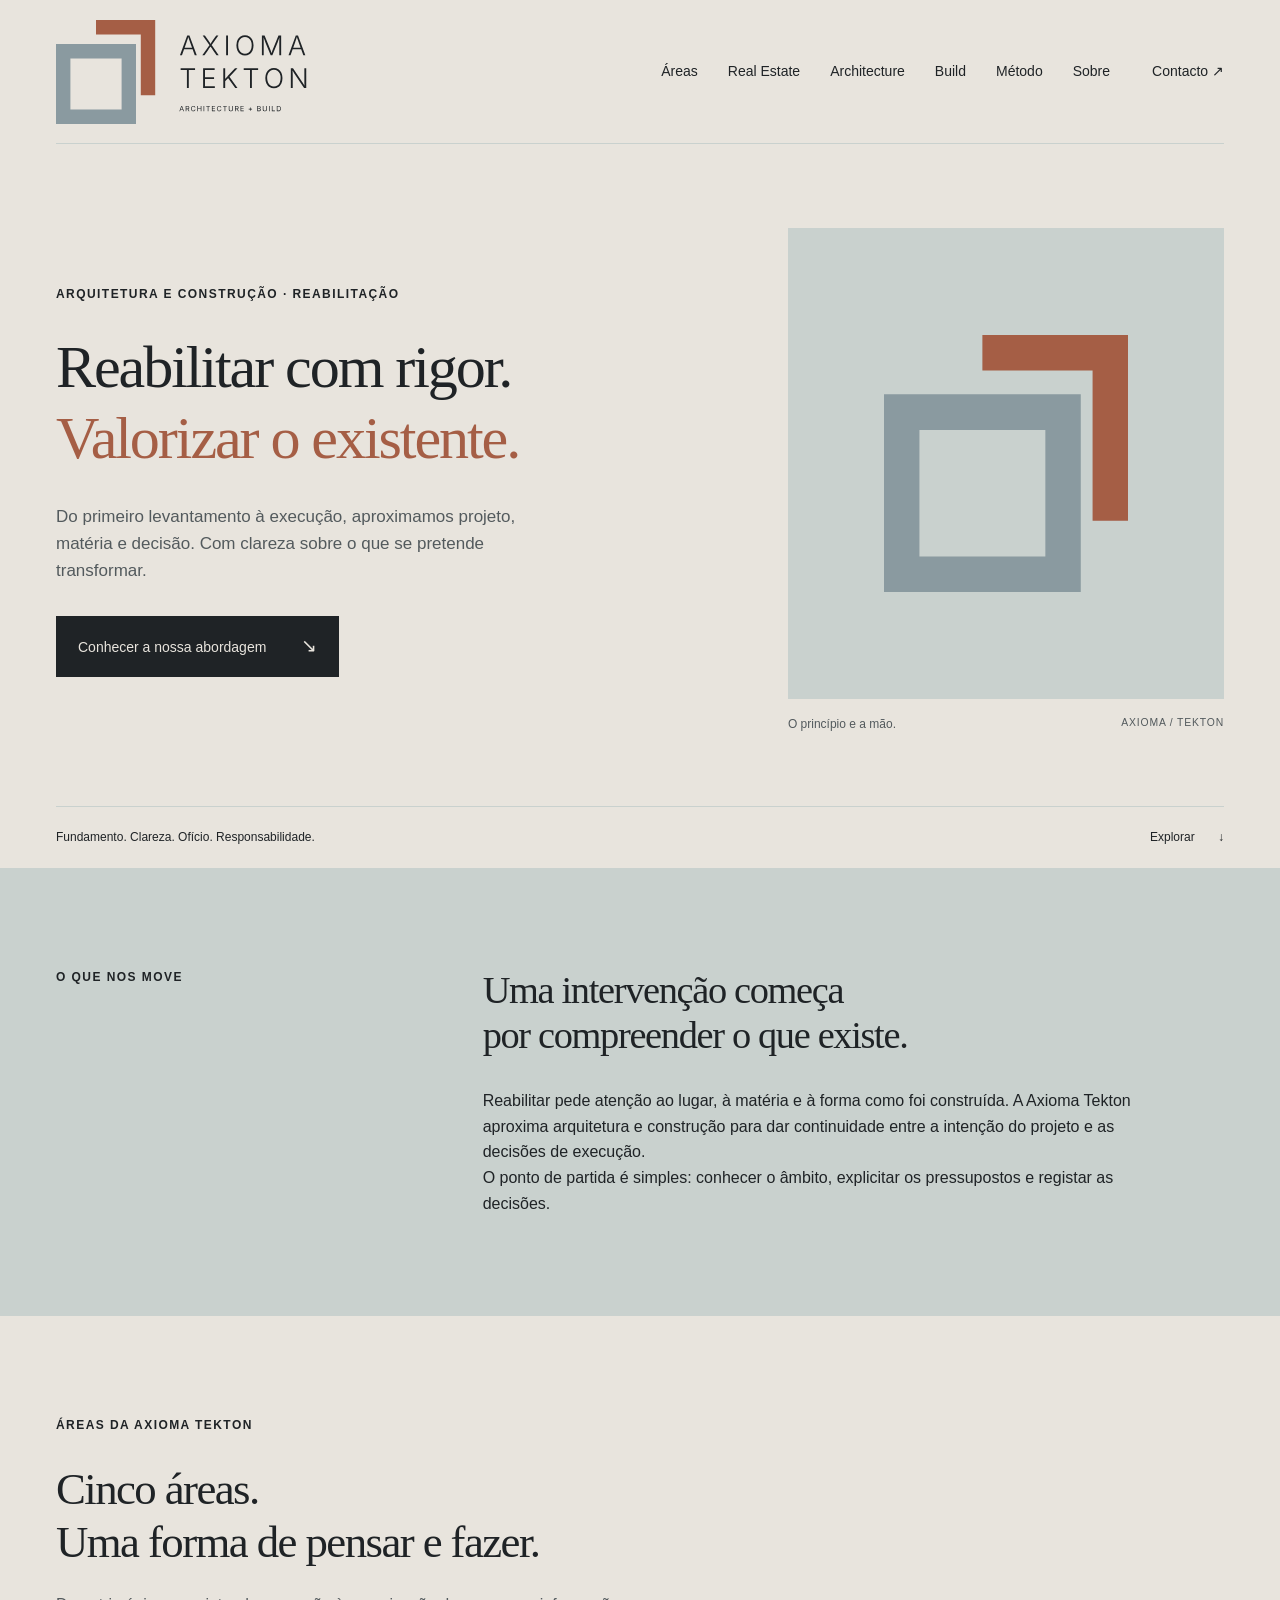
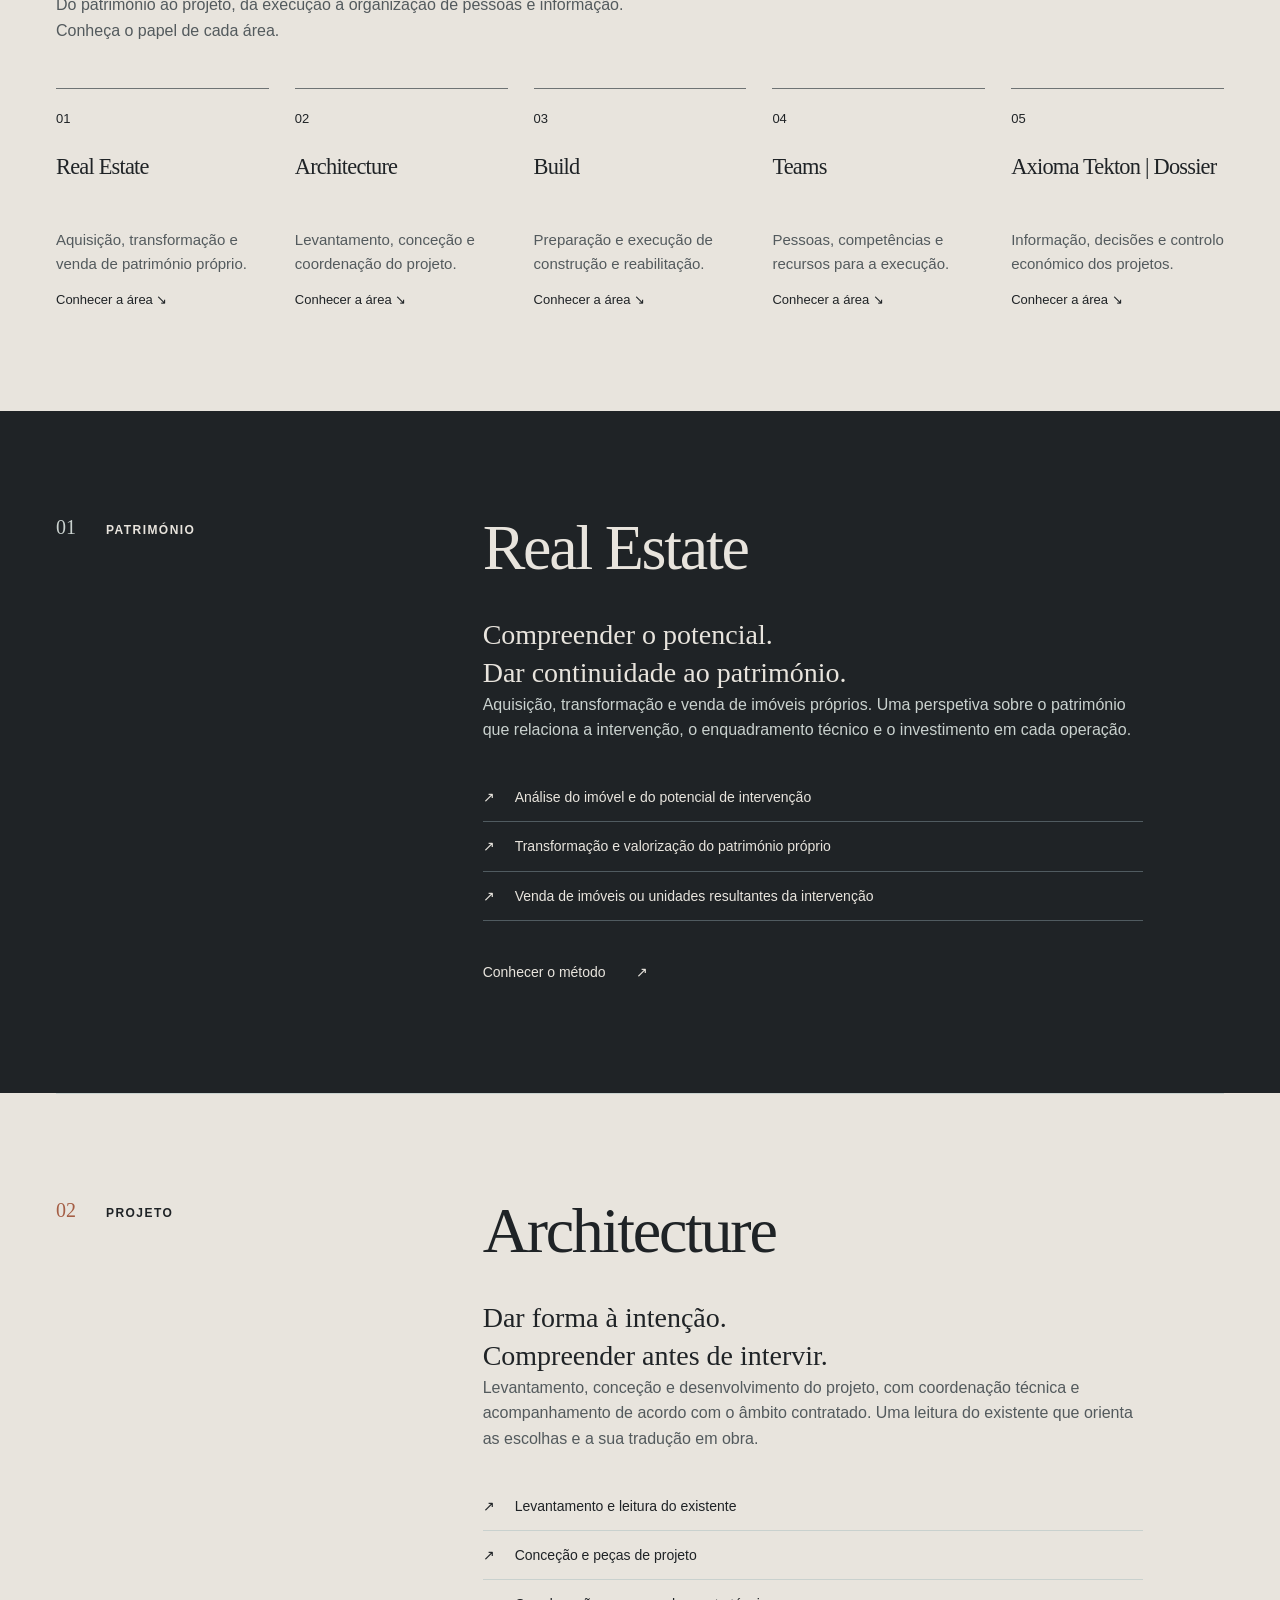
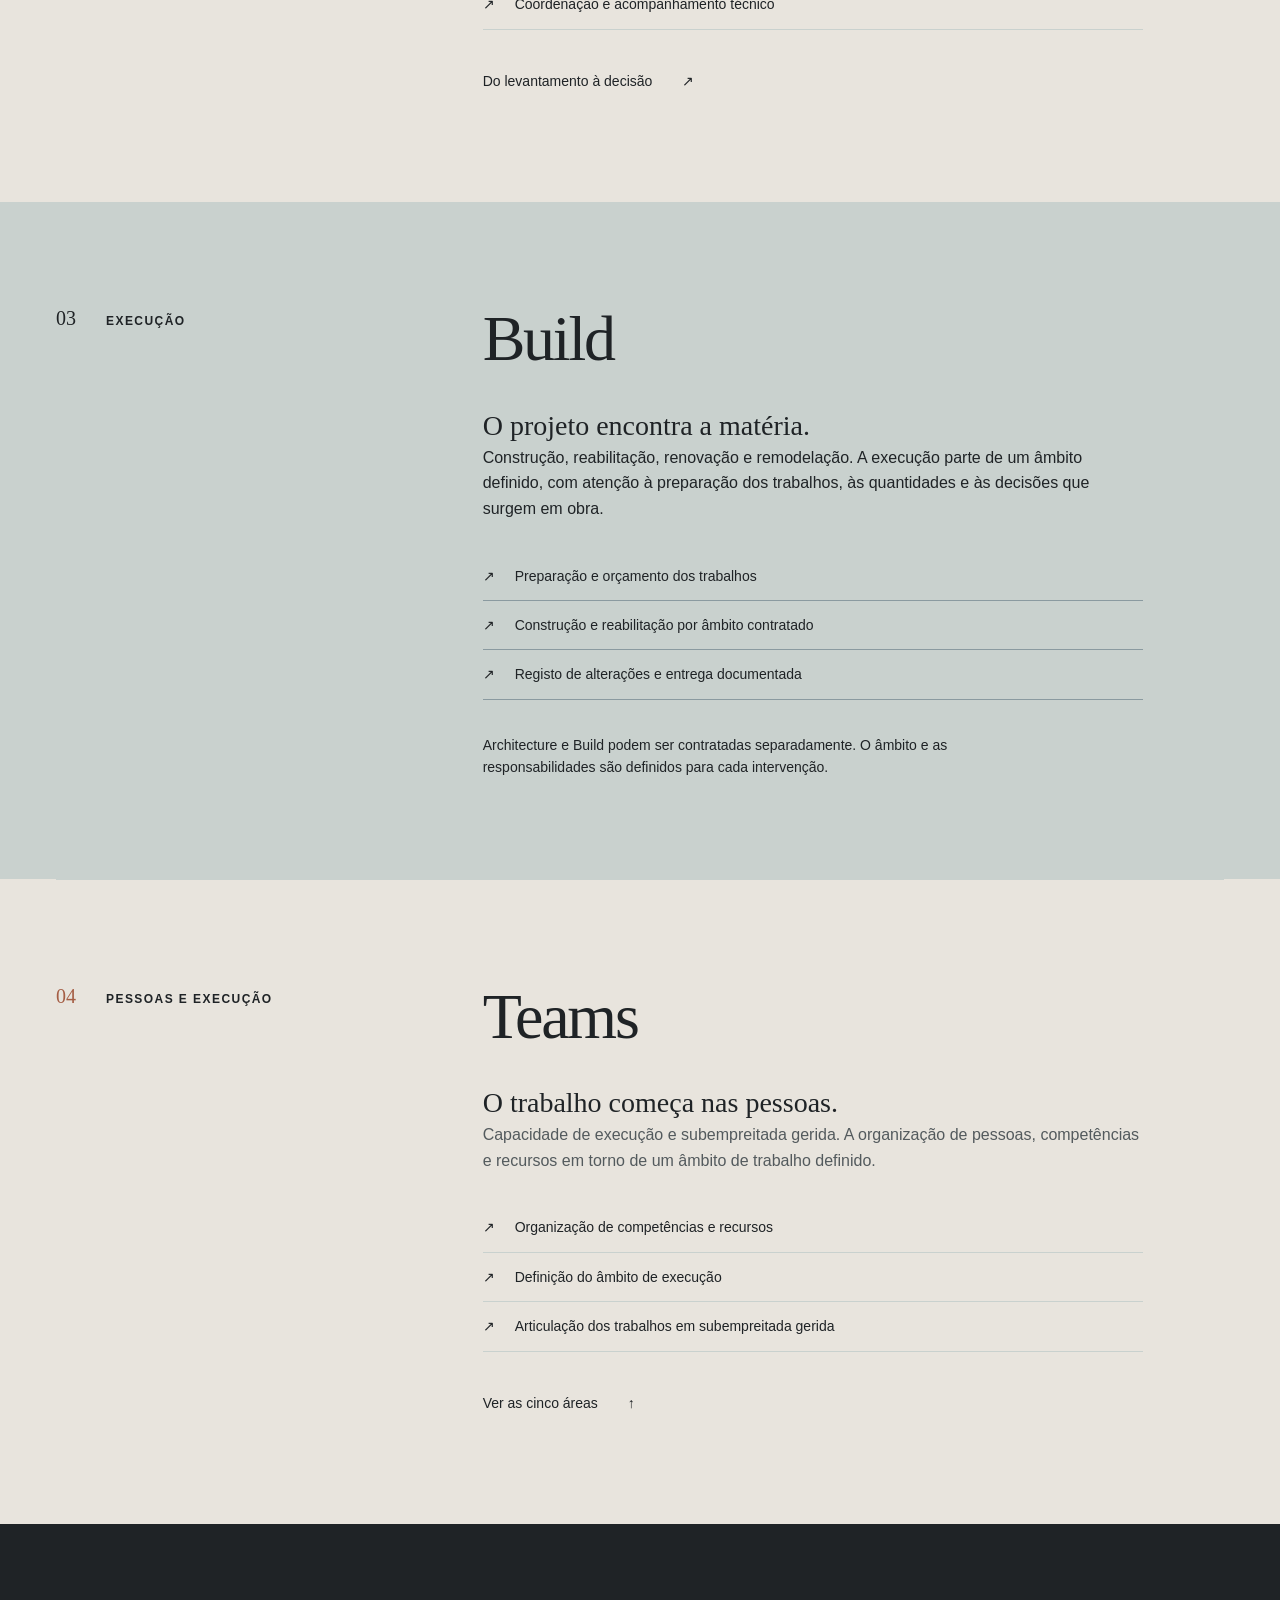
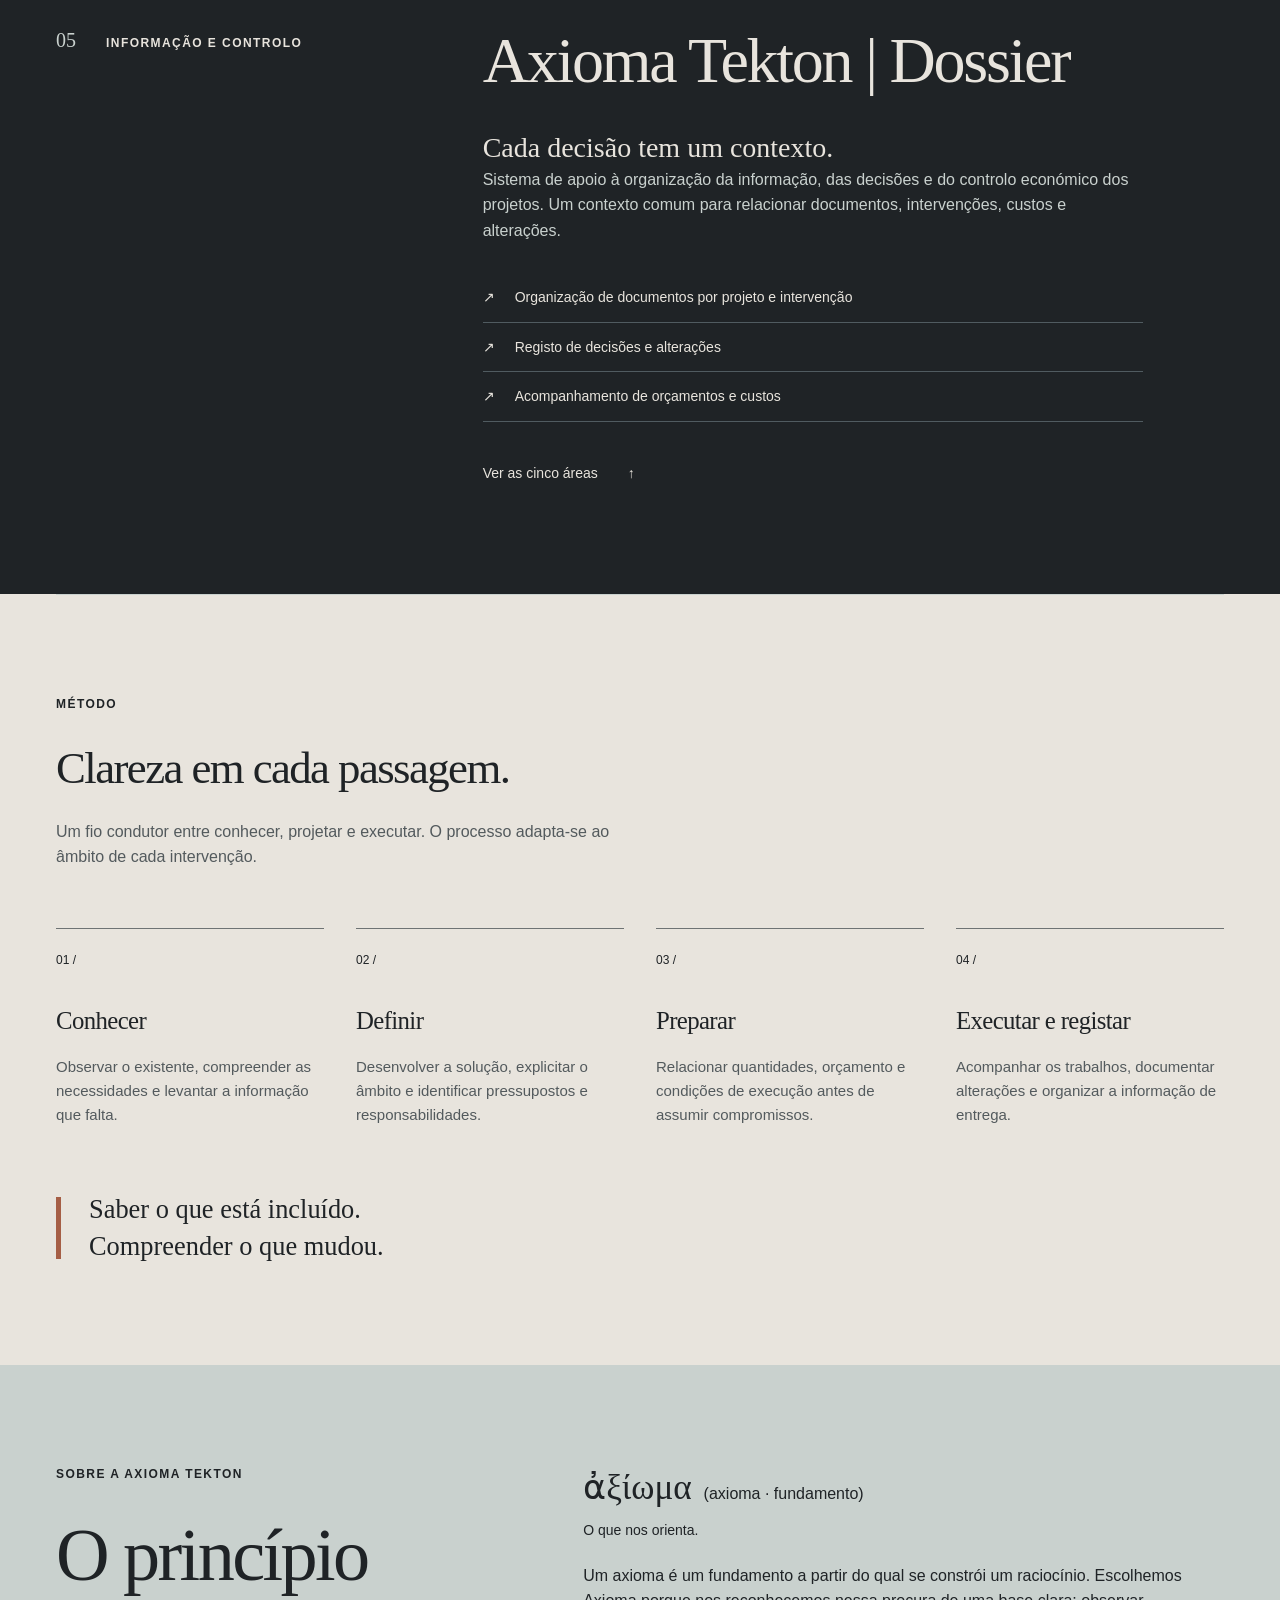
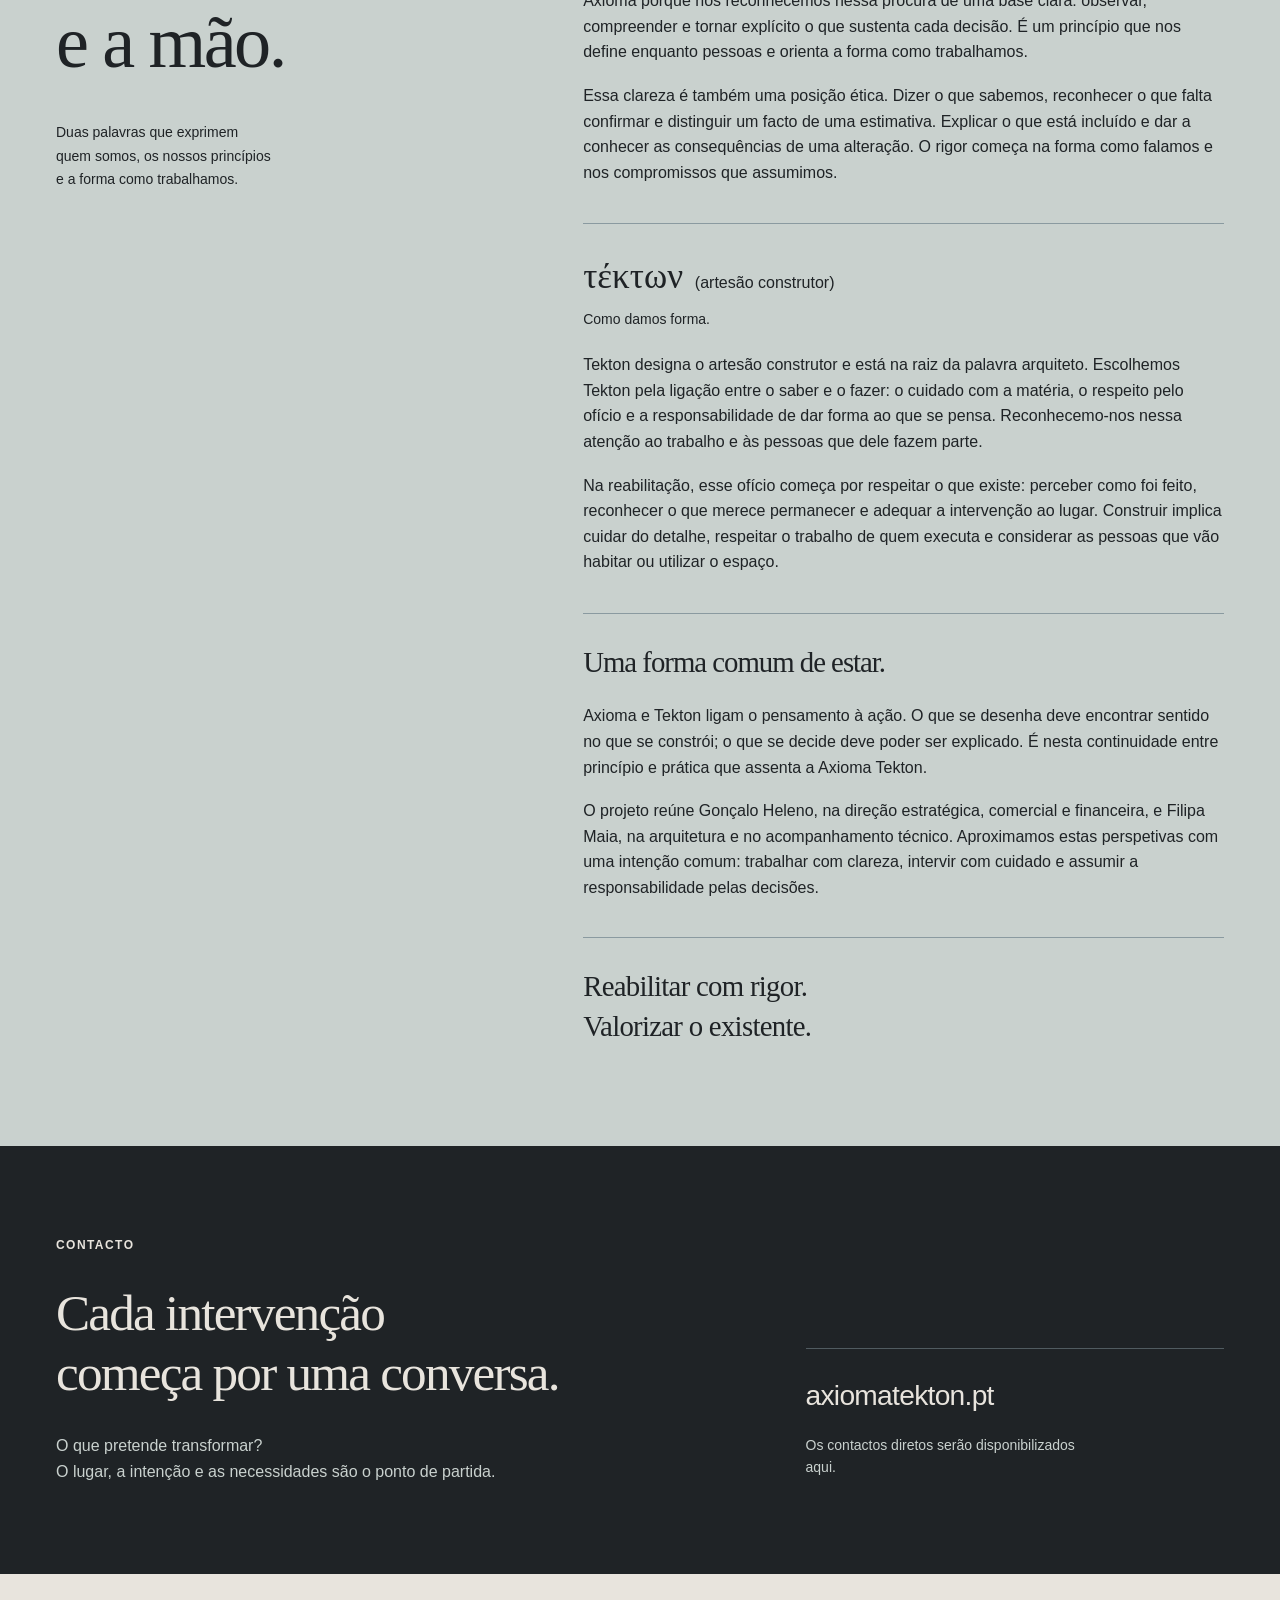
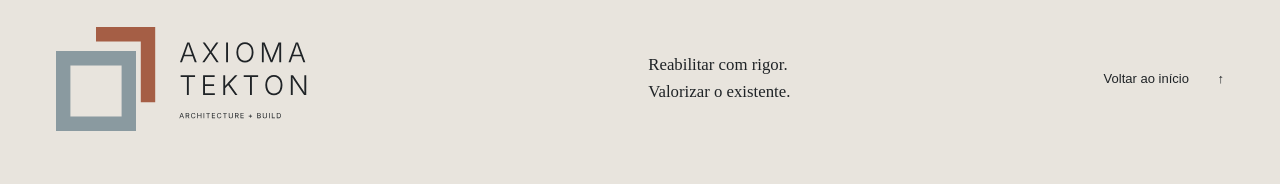
==== axiomatekton/index.html @ 4a5d56af "Use vidro fosco background for brand purpose section" ====
<!doctype html>
<html lang="pt-PT"><head><meta charset="utf-8"><meta name="viewport" content="width=device-width, initial-scale=1"><title>Axioma Tekton — Architecture + Build</title><meta name="description" content="Arquitetura e construção orientadas para a reabilitação. Reabilitar com rigor. Valorizar o existente. Axioma Tekton · axiomatekton.pt"><meta name="robots" content="noindex, nofollow"><link rel="stylesheet" href="/axiomatekton/site.68609a2d7e70.css"></head><body><link rel="preload" as="image" href="/axiomatekton/brand/logo.svg"/><link rel="preload" as="image" href="/axiomatekton/brand/symbol.svg"/><a class="skip" href="#conteudo">Saltar para o conteúdo</a><header class="header wrap"><a class="brand" href="#inicio" aria-label="Axioma Tekton — início"><img src="/axiomatekton/brand/logo.svg" width="264" height="104" alt="Axioma Tekton — Architecture + Build"/></a><nav aria-label="Navegação principal"><a href="#visao">Áreas</a><a href="#real-estate">Real Estate</a><a href="#architecture">Architecture</a><a href="#build">Build</a><a href="#metodo">Método</a><a href="#sobre">Sobre</a><a href="#contacto">Contacto<span aria-hidden="true"> ↗</span></a></nav></header><main id="conteudo"><section class="hero wrap" id="inicio" aria-labelledby="hero-title"><div class="hero-copy"><p class="eyebrow">Arquitetura e construção · Reabilitação</p><h1 id="hero-title">Reabilitar com rigor.<br/><em>Valorizar o existente.</em></h1><p class="intro">Do primeiro levantamento à execução, aproximamos projeto, matéria e decisão. Com clareza sobre o que se pretende transformar.</p><a class="button" href="#visao">Conhecer a nossa abordagem <span aria-hidden="true">↘</span></a></div><figure class="hero-brand"><div class="symbol-space"><img src="/axiomatekton/brand/symbol.svg" width="124" height="130" alt="Símbolo Axioma Tekton: o existente e a intervenção"/></div><figcaption><span>O princípio e a mão.</span><span>AXIOMA / TEKTON</span></figcaption></figure></section><div class="hero-baseline wrap"><span>Fundamento. Clareza. Ofício. Responsabilidade.</span><a href="#proposta">Explorar <span aria-hidden="true">↓</span></a></div><section class="statement-band" id="proposta"><div class="statement wrap section"><p class="eyebrow">O que nos move</p><div><h2>Uma intervenção começa<br/>por compreender o que existe.</h2><p>Reabilitar pede atenção ao lugar, à matéria e à forma como foi construída. A Axioma Tekton aproxima arquitetura e construção para dar continuidade entre a intenção do projeto e as decisões de execução.</p><p>O ponto de partida é simples: conhecer o âmbito, explicitar os pressupostos e registar as decisões.</p></div></div></section><section class="vision wrap section" id="visao"><div class="section-heading"><p class="eyebrow">Áreas da Axioma Tekton</p><h2>Cinco áreas.<br/>Uma forma de pensar e fazer.</h2><p>Do património ao projeto, da execução à organização de pessoas e informação. Conheça o papel de cada área.</p></div><nav class="area-overview" aria-label="Explorar as cinco áreas"><a href="#real-estate"><span class="overview-number">01</span><h3>Real Estate</h3><p>Aquisição, transformação e venda de património próprio.</p><span class="overview-link">Conhecer a área ↘</span></a><a href="#architecture"><span class="overview-number">02</span><h3>Architecture</h3><p>Levantamento, conceção e coordenação do projeto.</p><span class="overview-link">Conhecer a área ↘</span></a><a href="#build"><span class="overview-number">03</span><h3>Build</h3><p>Preparação e execução de construção e reabilitação.</p><span class="overview-link">Conhecer a área ↘</span></a><a href="#teams"><span class="overview-number">04</span><h3>Teams</h3><p>Pessoas, competências e recursos para a execução.</p><span class="overview-link">Conhecer a área ↘</span></a><a href="#dossier"><span class="overview-number">05</span><h3>Axioma Tekton | Dossier</h3><p>Informação, decisões e controlo económico dos projetos.</p><span class="overview-link">Conhecer a área ↘</span></a></nav></section><section class="real-estate-band"><div class="service wrap section" id="real-estate" aria-labelledby="real-estate-title"><div class="section-label"><span class="index">01</span><p class="eyebrow">Património</p></div><div><h2 id="real-estate-title">Real Estate</h2><p class="service-lead">Compreender o potencial.<br/>Dar continuidade ao património.</p><p>Aquisição, transformação e venda de imóveis próprios. Uma perspetiva sobre o património que relaciona a intervenção, o enquadramento técnico e o investimento em cada operação.</p><ul class="scope"><li>Análise do imóvel e do potencial de intervenção</li><li>Transformação e valorização do património próprio</li><li>Venda de imóveis ou unidades resultantes da intervenção</li></ul><a class="text-link" href="#metodo">Conhecer o método <span aria-hidden="true">↗</span></a></div></div></section><section class="service wrap section" id="architecture"><div class="section-label"><span class="index">02</span><p class="eyebrow">Projeto</p></div><div><h2>Architecture</h2><p class="service-lead">Dar forma à intenção.<br/>Compreender antes de intervir.</p><p>Levantamento, conceção e desenvolvimento do projeto, com coordenação técnica e acompanhamento de acordo com o âmbito contratado. Uma leitura do existente que orienta as escolhas e a sua tradução em obra.</p><ul class="scope"><li>Levantamento e leitura do existente</li><li>Conceção e peças de projeto</li><li>Coordenação e acompanhamento técnico</li></ul><a class="text-link" href="#metodo">Do levantamento à decisão <span aria-hidden="true">↗</span></a></div></section><section class="build-band" id="build"><div class="service wrap section"><div class="section-label"><span class="index">03</span><p class="eyebrow">Execução</p></div><div><h2>Build</h2><p class="service-lead">O projeto encontra a matéria.</p><p>Construção, reabilitação, renovação e remodelação. A execução parte de um âmbito definido, com atenção à preparação dos trabalhos, às quantidades e às decisões que surgem em obra.</p><ul class="scope"><li>Preparação e orçamento dos trabalhos</li><li>Construção e reabilitação por âmbito contratado</li><li>Registo de alterações e entrega documentada</li></ul><p class="service-note">Architecture e Build podem ser contratadas separadamente. O âmbito e as responsabilidades são definidos para cada intervenção.</p></div></div></section><section class="service wrap section" id="teams" aria-labelledby="teams-title"><div class="section-label"><span class="index">04</span><p class="eyebrow">Pessoas e execução</p></div><div><h2 id="teams-title">Teams</h2><p class="service-lead">O trabalho começa nas pessoas.</p><p>Capacidade de execução e subempreitada gerida. A organização de pessoas, competências e recursos em torno de um âmbito de trabalho definido.</p><ul class="scope"><li>Organização de competências e recursos</li><li>Definição do âmbito de execução</li><li>Articulação dos trabalhos em subempreitada gerida</li></ul><a class="text-link" href="#visao">Ver as cinco áreas <span aria-hidden="true">↑</span></a></div></section><section class="dossier-band"><div class="service wrap section" id="dossier" aria-labelledby="dossier-title"><div class="section-label"><span class="index">05</span><p class="eyebrow">Informação e controlo</p></div><div><h2 id="dossier-title">Axioma Tekton | Dossier</h2><p class="service-lead">Cada decisão tem um contexto.</p><p>Sistema de apoio à organização da informação, das decisões e do controlo económico dos projetos. Um contexto comum para relacionar documentos, intervenções, custos e alterações.</p><ul class="scope"><li>Organização de documentos por projeto e intervenção</li><li>Registo de decisões e alterações</li><li>Acompanhamento de orçamentos e custos</li></ul><a class="text-link" href="#visao">Ver as cinco áreas <span aria-hidden="true">↑</span></a></div></div></section><section class="method wrap section" id="metodo"><div class="section-heading"><p class="eyebrow">Método</p><h2>Clareza em cada passagem.</h2><p>Um fio condutor entre conhecer, projetar e executar. O processo adapta-se ao âmbito de cada intervenção.</p></div><ol class="steps"><li><span class="step-number">01 /</span><h3>Conhecer</h3><p>Observar o existente, compreender as necessidades e levantar a informação que falta.</p></li><li><span class="step-number">02 /</span><h3>Definir</h3><p>Desenvolver a solução, explicitar o âmbito e identificar pressupostos e responsabilidades.</p></li><li><span class="step-number">03 /</span><h3>Preparar</h3><p>Relacionar quantidades, orçamento e condições de execução antes de assumir compromissos.</p></li><li><span class="step-number">04 /</span><h3>Executar e registar</h3><p>Acompanhar os trabalhos, documentar alterações e organizar a informação de entrega.</p></li></ol><div class="method-close"><span class="small-mark" aria-hidden="true"></span><p>Saber o que está incluído.<br/>Compreender o que mudou.</p></div></section><section class="about-band" id="sobre" aria-labelledby="about-title"><div class="about wrap section"><div class="about-heading"><p class="eyebrow">Sobre a Axioma Tekton</p><h2 id="about-title">O princípio<br/>e a mão.</h2><p class="about-margin">Duas palavras que exprimem<br/>quem somos, os nossos princípios<br/>e a forma como trabalhamos.</p></div><div class="about-copy"><div class="about-chapter"><h3><span class="greek-word" lang="grc">ἀξίωμα</span> <span class="word-translation">(axioma · fundamento)</span><span>O que nos orienta.</span></h3><p>Um axioma é um fundamento a partir do qual se constrói um raciocínio. Escolhemos Axioma porque nos reconhecemos nessa procura de uma base clara: observar, compreender e tornar explícito o que sustenta cada decisão. É um princípio que nos define enquanto pessoas e orienta a forma como trabalhamos.</p><p>Essa clareza é também uma posição ética. Dizer o que sabemos, reconhecer o que falta confirmar e distinguir um facto de uma estimativa. Explicar o que está incluído e dar a conhecer as consequências de uma alteração. O rigor começa na forma como falamos e nos compromissos que assumimos.</p></div><div class="about-chapter"><h3><span class="greek-word" lang="grc">τέκτων</span> <span class="word-translation">(artesão construtor)</span><span>Como damos forma.</span></h3><p>Tekton designa o artesão construtor e está na raiz da palavra arquiteto. Escolhemos Tekton pela ligação entre o saber e o fazer: o cuidado com a matéria, o respeito pelo ofício e a responsabilidade de dar forma ao que se pensa. Reconhecemo-nos nessa atenção ao trabalho e às pessoas que dele fazem parte.</p><p>Na reabilitação, esse ofício começa por respeitar o que existe: perceber como foi feito, reconhecer o que merece permanecer e adequar a intervenção ao lugar. Construir implica cuidar do detalhe, respeitar o trabalho de quem executa e considerar as pessoas que vão habitar ou utilizar o espaço.</p></div><div class="about-chapter about-together"><h3>Uma forma comum de estar.</h3><p>Axioma e Tekton ligam o pensamento à ação. O que se desenha deve encontrar sentido no que se constrói; o que se decide deve poder ser explicado. É nesta continuidade entre princípio e prática que assenta a Axioma Tekton.</p><p>O projeto reúne Gonçalo Heleno, na direção estratégica, comercial e financeira, e Filipa Maia, na arquitetura e no acompanhamento técnico. Aproximamos estas perspetivas com uma intenção comum: trabalhar com clareza, intervir com cuidado e assumir a responsabilidade pelas decisões.</p></div><p class="about-signature">Reabilitar com rigor.<br/>Valorizar o existente.</p></div></div></section><section class="contact-band" id="contacto"><div class="contact wrap"><div><p class="eyebrow">Contacto</p><h2>Cada intervenção<br/>começa por uma conversa.</h2><p>O que pretende transformar?<br/>O lugar, a intenção e as necessidades são o ponto de partida.</p></div><div class="contact-details"><p class="domain">axiomatekton.pt</p><p>Os contactos diretos serão disponibilizados aqui.</p></div></div></section></main><footer class="footer wrap"><a class="brand" href="#inicio" aria-label="Axioma Tekton — voltar ao início"><img src="/axiomatekton/brand/logo.svg" width="264" height="104" alt="Axioma Tekton — Architecture + Build"/></a><p>Reabilitar com rigor.<br/>Valorizar o existente.</p><a class="back-top" href="#inicio">Voltar ao início <span aria-hidden="true">↑</span></a></footer></body></html>
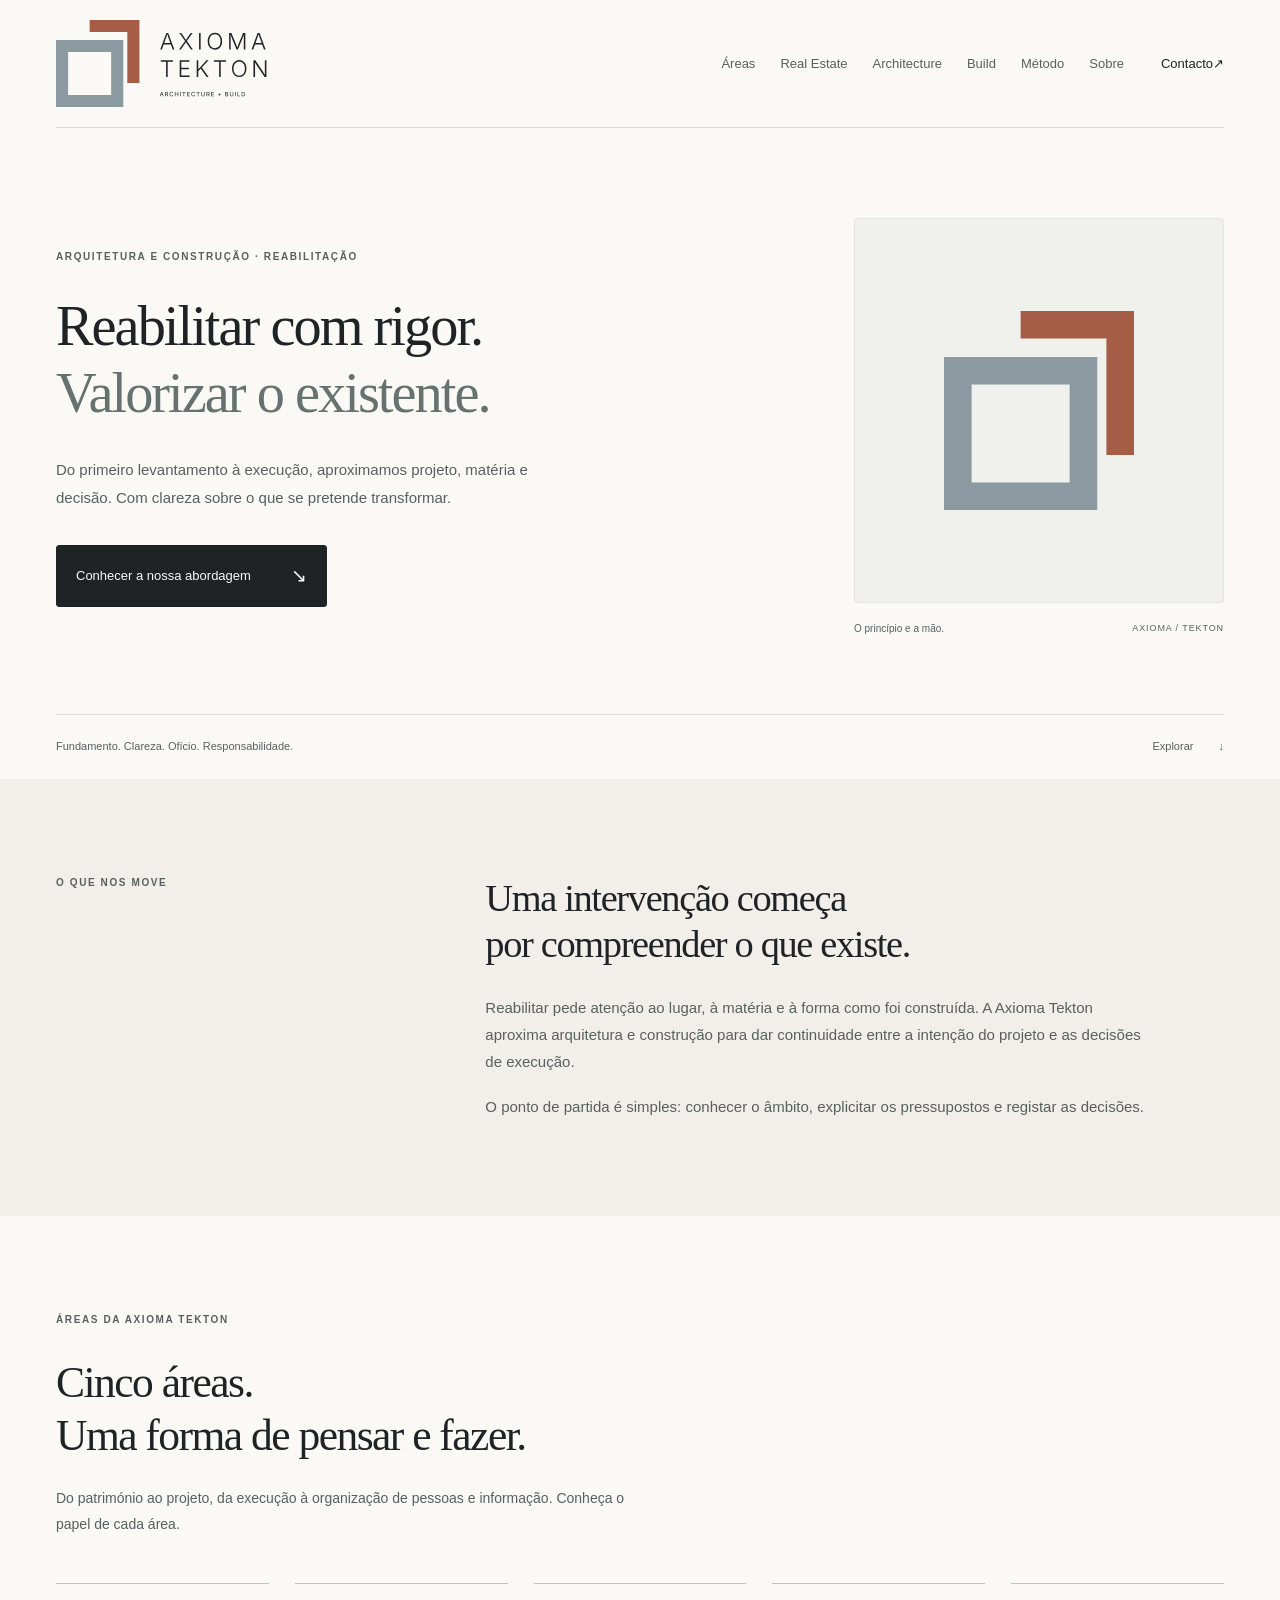
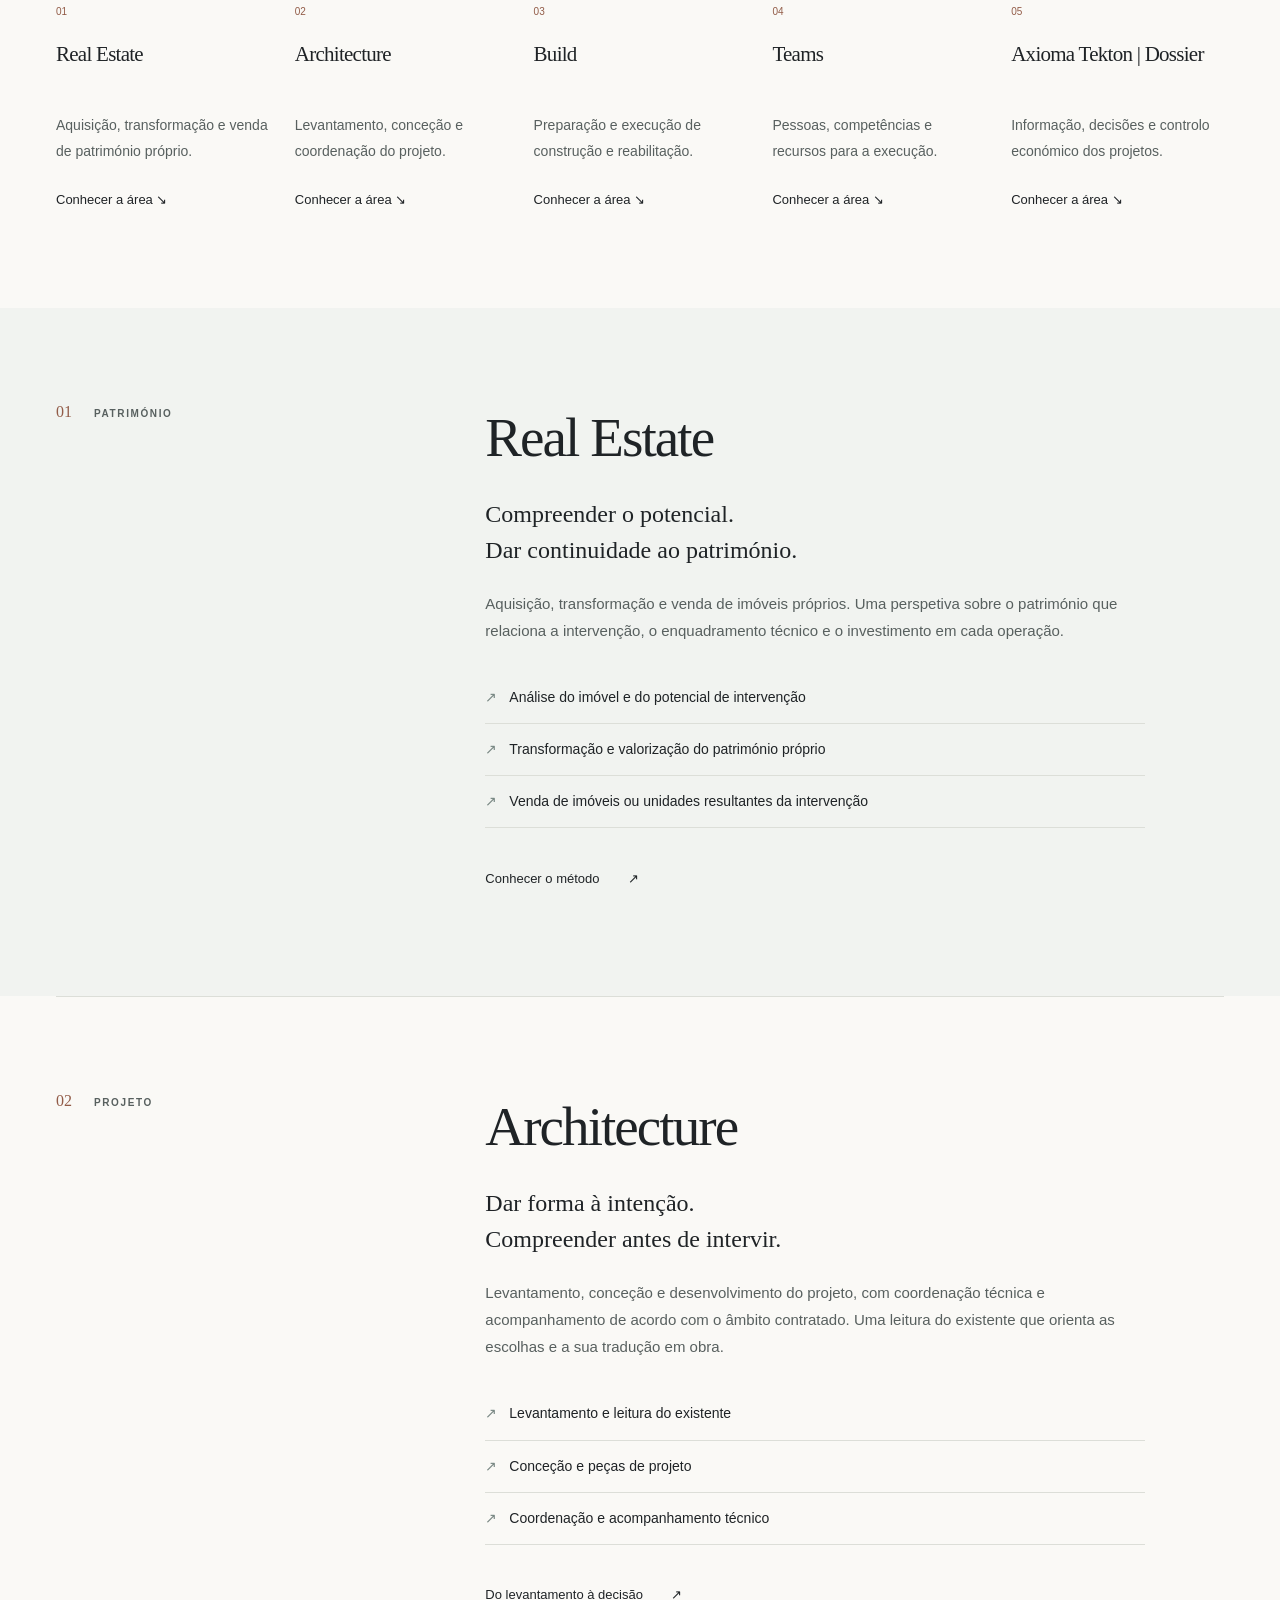
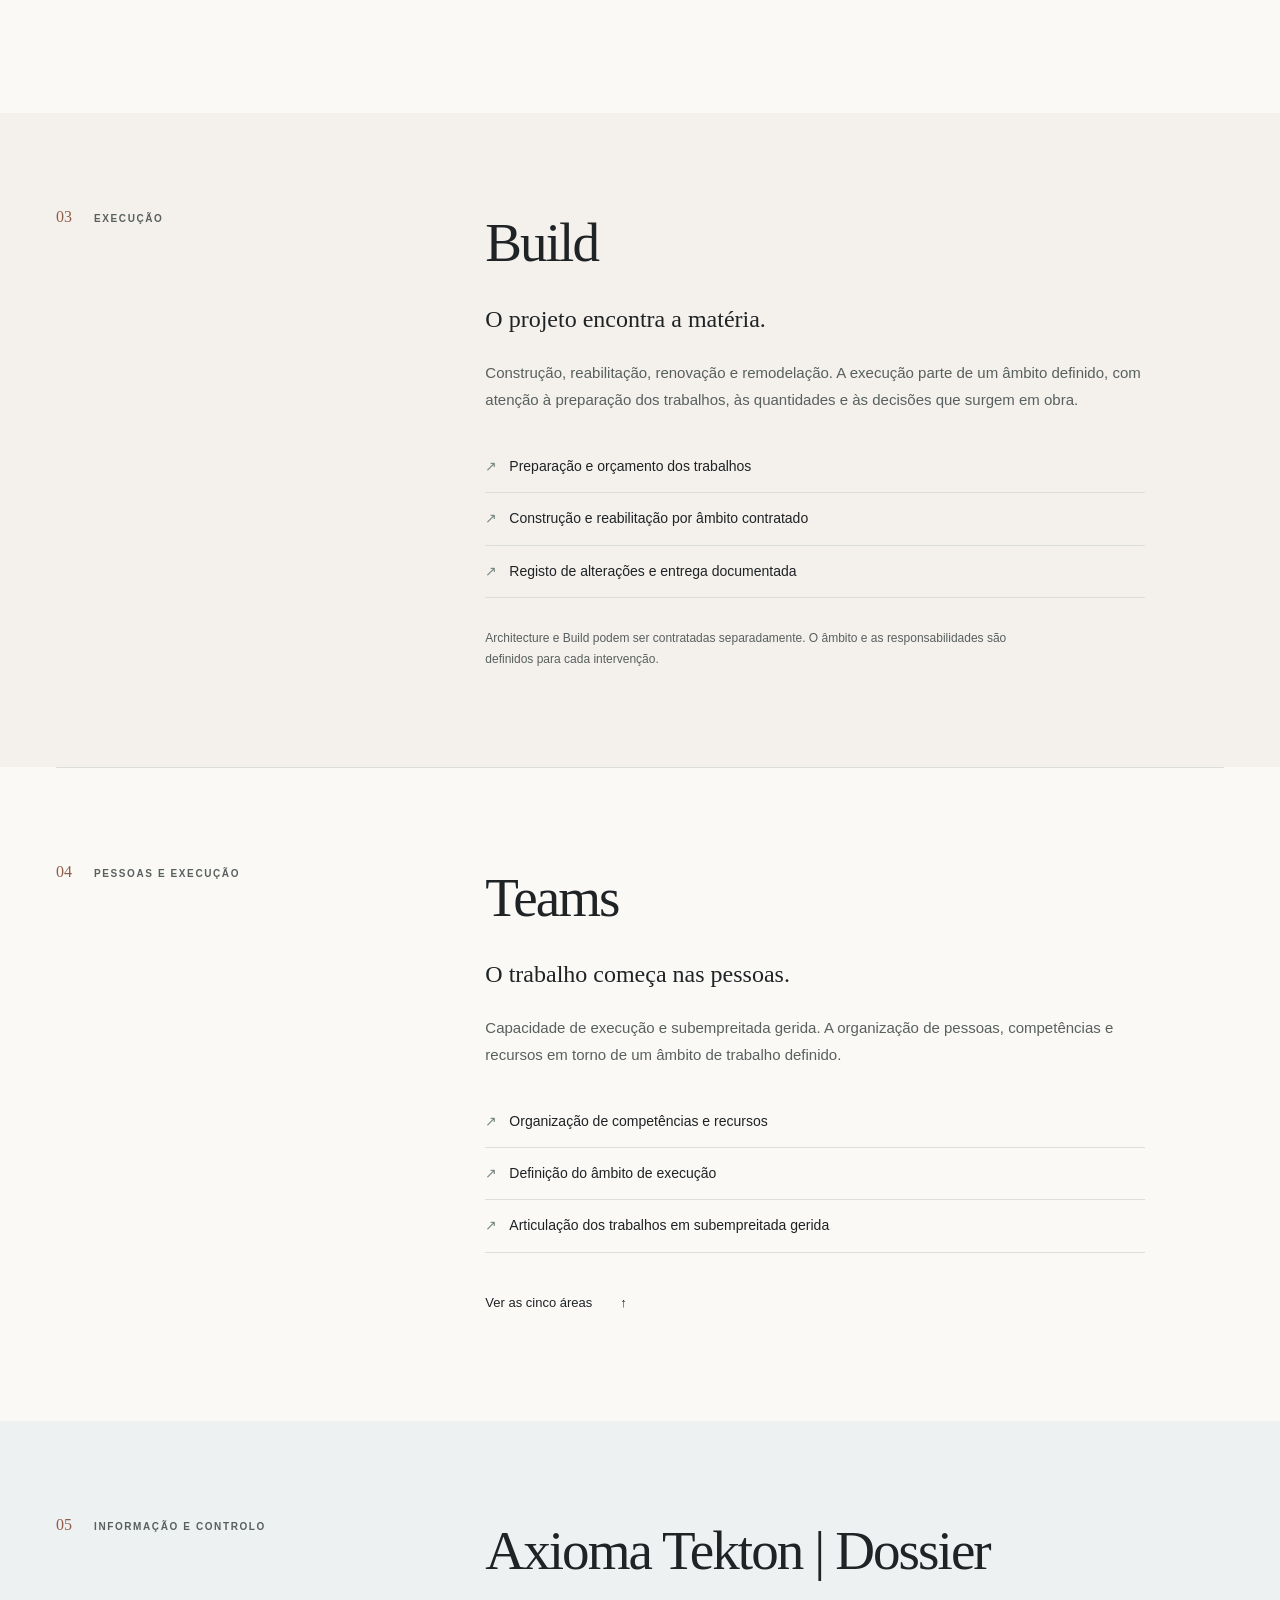
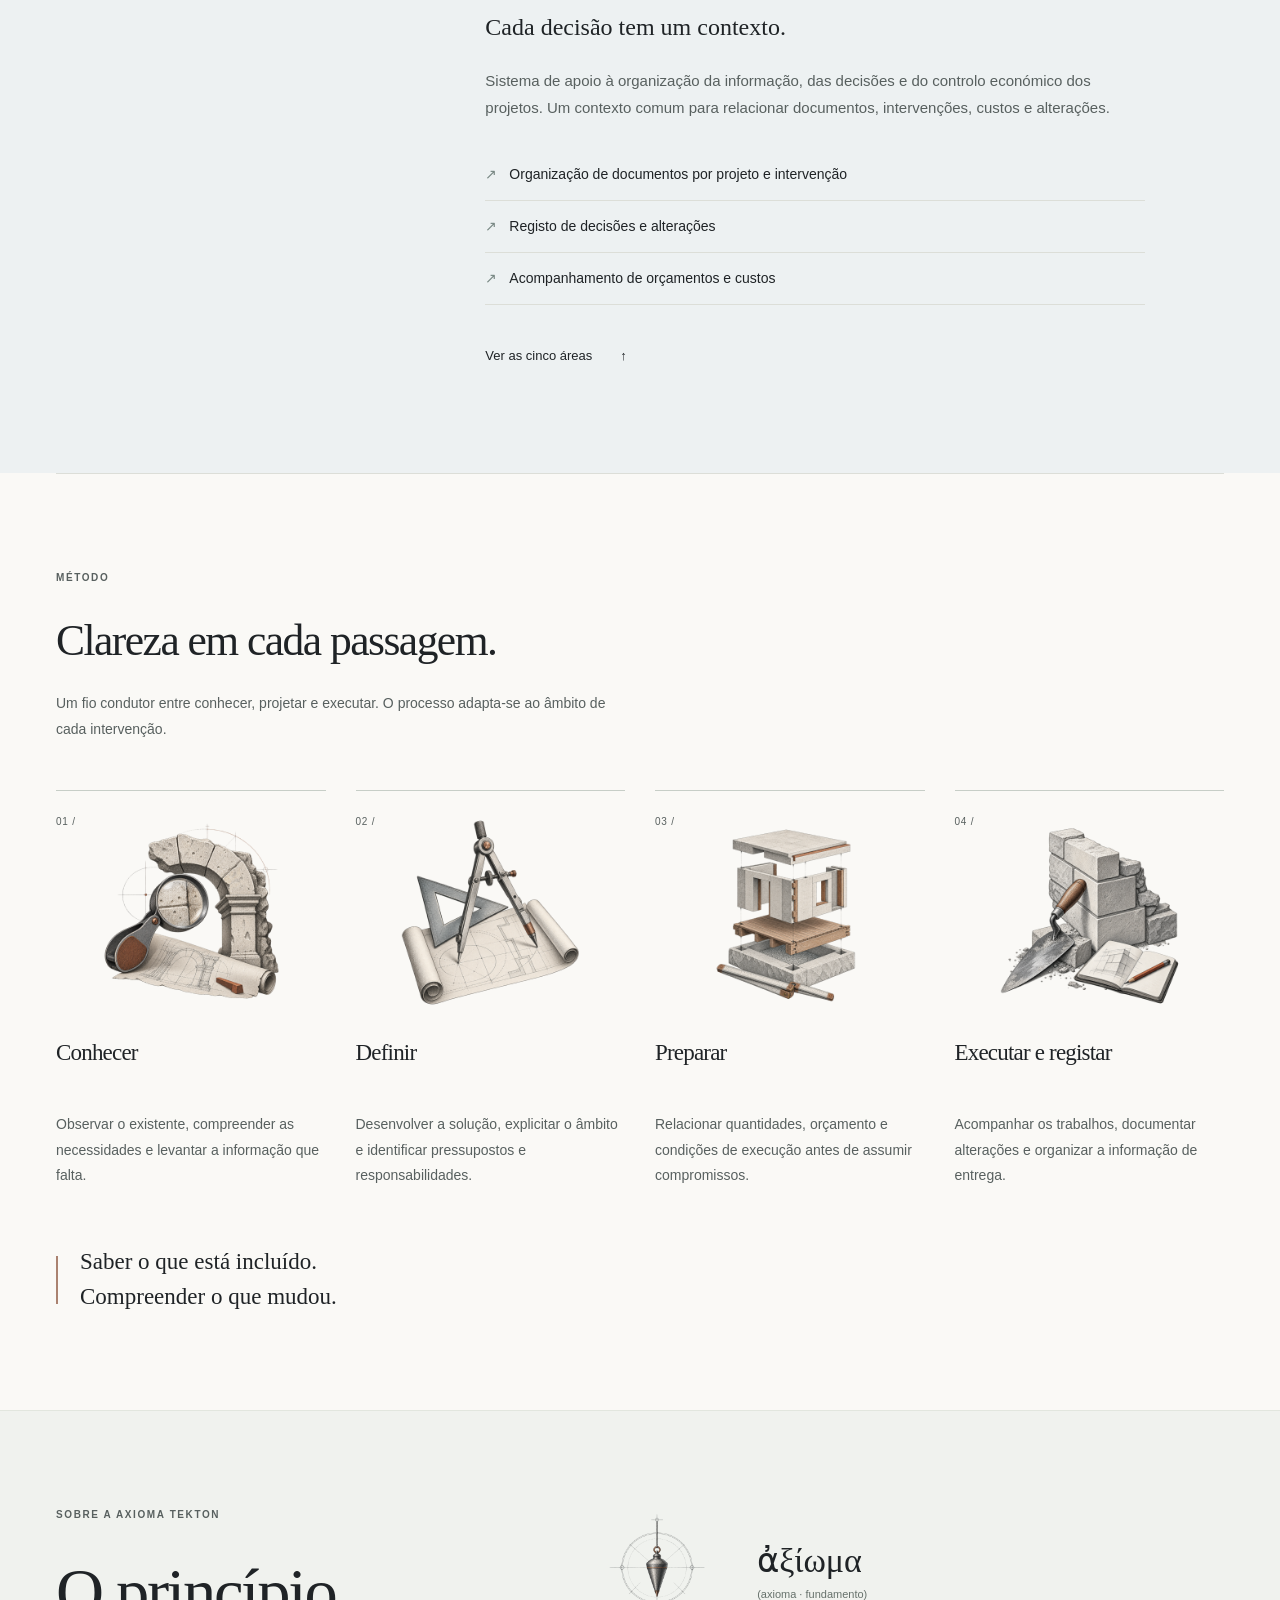
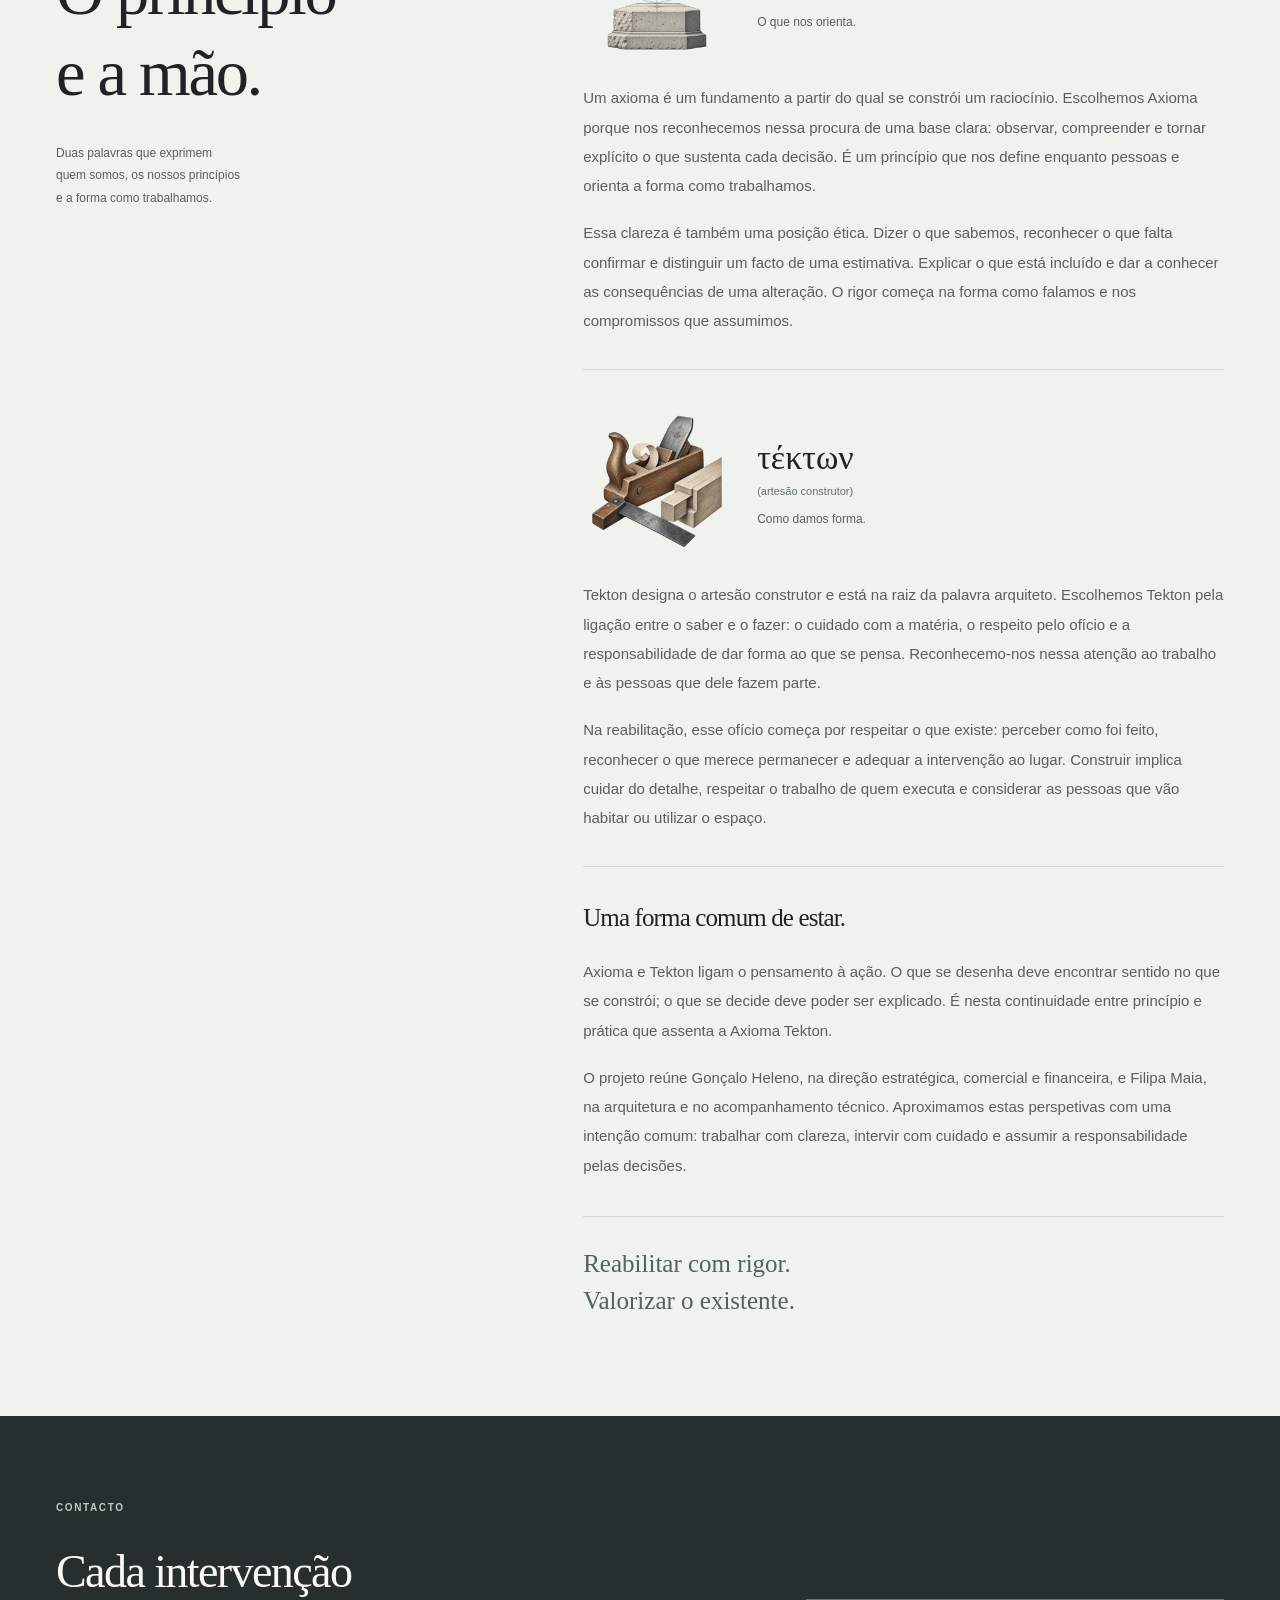
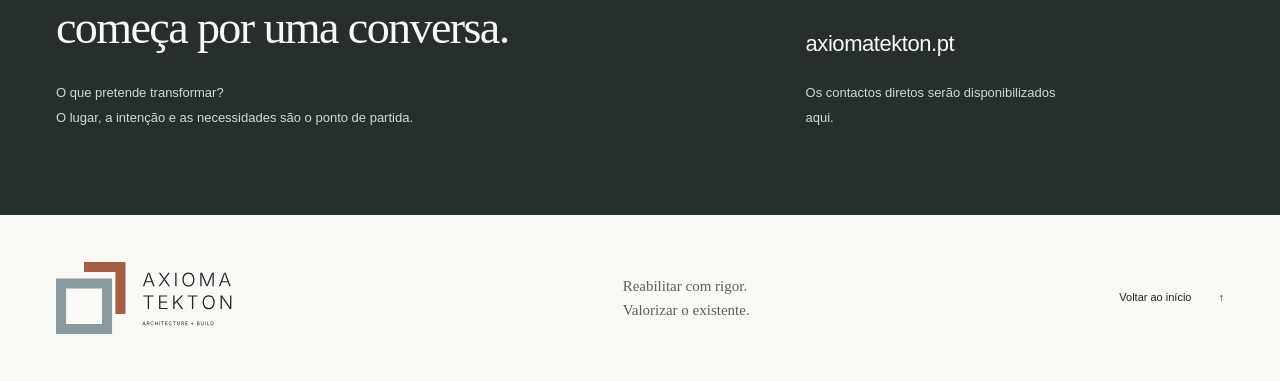
==== commit fb21db3a: "Refine Axioma Tekton with restrained palette and architectural engravings" ====
--- a/axiomatekton/index.html
+++ b/axiomatekton/index.html
@@ -1,2 +1,16 @@
 <!doctype html>
-<html lang="pt-PT"><head><meta charset="utf-8"><meta name="viewport" content="width=device-width, initial-scale=1"><title>Axioma Tekton — Architecture + Build</title><meta name="description" content="Arquitetura e construção orientadas para a reabilitação. Reabilitar com rigor. Valorizar o existente. Axioma Tekton · axiomatekton.pt"><meta name="robots" content="noindex, nofollow"><link rel="stylesheet" href="/axiomatekton/site.68609a2d7e70.css"></head><body><link rel="preload" as="image" href="/axiomatekton/brand/logo.svg"/><link rel="preload" as="image" href="/axiomatekton/brand/symbol.svg"/><a class="skip" href="#conteudo">Saltar para o conteúdo</a><header class="header wrap"><a class="brand" href="#inicio" aria-label="Axioma Tekton — início"><img src="/axiomatekton/brand/logo.svg" width="264" height="104" alt="Axioma Tekton — Architecture + Build"/></a><nav aria-label="Navegação principal"><a href="#visao">Áreas</a><a href="#real-estate">Real Estate</a><a href="#architecture">Architecture</a><a href="#build">Build</a><a href="#metodo">Método</a><a href="#sobre">Sobre</a><a href="#contacto">Contacto<span aria-hidden="true"> ↗</span></a></nav></header><main id="conteudo"><section class="hero wrap" id="inicio" aria-labelledby="hero-title"><div class="hero-copy"><p class="eyebrow">Arquitetura e construção · Reabilitação</p><h1 id="hero-title">Reabilitar com rigor.<br/><em>Valorizar o existente.</em></h1><p class="intro">Do primeiro levantamento à execução, aproximamos projeto, matéria e decisão. Com clareza sobre o que se pretende transformar.</p><a class="button" href="#visao">Conhecer a nossa abordagem <span aria-hidden="true">↘</span></a></div><figure class="hero-brand"><div class="symbol-space"><img src="/axiomatekton/brand/symbol.svg" width="124" height="130" alt="Símbolo Axioma Tekton: o existente e a intervenção"/></div><figcaption><span>O princípio e a mão.</span><span>AXIOMA / TEKTON</span></figcaption></figure></section><div class="hero-baseline wrap"><span>Fundamento. Clareza. Ofício. Responsabilidade.</span><a href="#proposta">Explorar <span aria-hidden="true">↓</span></a></div><section class="statement-band" id="proposta"><div class="statement wrap section"><p class="eyebrow">O que nos move</p><div><h2>Uma intervenção começa<br/>por compreender o que existe.</h2><p>Reabilitar pede atenção ao lugar, à matéria e à forma como foi construída. A Axioma Tekton aproxima arquitetura e construção para dar continuidade entre a intenção do projeto e as decisões de execução.</p><p>O ponto de partida é simples: conhecer o âmbito, explicitar os pressupostos e registar as decisões.</p></div></div></section><section class="vision wrap section" id="visao"><div class="section-heading"><p class="eyebrow">Áreas da Axioma Tekton</p><h2>Cinco áreas.<br/>Uma forma de pensar e fazer.</h2><p>Do património ao projeto, da execução à organização de pessoas e informação. Conheça o papel de cada área.</p></div><nav class="area-overview" aria-label="Explorar as cinco áreas"><a href="#real-estate"><span class="overview-number">01</span><h3>Real Estate</h3><p>Aquisição, transformação e venda de património próprio.</p><span class="overview-link">Conhecer a área ↘</span></a><a href="#architecture"><span class="overview-number">02</span><h3>Architecture</h3><p>Levantamento, conceção e coordenação do projeto.</p><span class="overview-link">Conhecer a área ↘</span></a><a href="#build"><span class="overview-number">03</span><h3>Build</h3><p>Preparação e execução de construção e reabilitação.</p><span class="overview-link">Conhecer a área ↘</span></a><a href="#teams"><span class="overview-number">04</span><h3>Teams</h3><p>Pessoas, competências e recursos para a execução.</p><span class="overview-link">Conhecer a área ↘</span></a><a href="#dossier"><span class="overview-number">05</span><h3>Axioma Tekton | Dossier</h3><p>Informação, decisões e controlo económico dos projetos.</p><span class="overview-link">Conhecer a área ↘</span></a></nav></section><section class="real-estate-band"><div class="service wrap section" id="real-estate" aria-labelledby="real-estate-title"><div class="section-label"><span class="index">01</span><p class="eyebrow">Património</p></div><div><h2 id="real-estate-title">Real Estate</h2><p class="service-lead">Compreender o potencial.<br/>Dar continuidade ao património.</p><p>Aquisição, transformação e venda de imóveis próprios. Uma perspetiva sobre o património que relaciona a intervenção, o enquadramento técnico e o investimento em cada operação.</p><ul class="scope"><li>Análise do imóvel e do potencial de intervenção</li><li>Transformação e valorização do património próprio</li><li>Venda de imóveis ou unidades resultantes da intervenção</li></ul><a class="text-link" href="#metodo">Conhecer o método <span aria-hidden="true">↗</span></a></div></div></section><section class="service wrap section" id="architecture"><div class="section-label"><span class="index">02</span><p class="eyebrow">Projeto</p></div><div><h2>Architecture</h2><p class="service-lead">Dar forma à intenção.<br/>Compreender antes de intervir.</p><p>Levantamento, conceção e desenvolvimento do projeto, com coordenação técnica e acompanhamento de acordo com o âmbito contratado. Uma leitura do existente que orienta as escolhas e a sua tradução em obra.</p><ul class="scope"><li>Levantamento e leitura do existente</li><li>Conceção e peças de projeto</li><li>Coordenação e acompanhamento técnico</li></ul><a class="text-link" href="#metodo">Do levantamento à decisão <span aria-hidden="true">↗</span></a></div></section><section class="build-band" id="build"><div class="service wrap section"><div class="section-label"><span class="index">03</span><p class="eyebrow">Execução</p></div><div><h2>Build</h2><p class="service-lead">O projeto encontra a matéria.</p><p>Construção, reabilitação, renovação e remodelação. A execução parte de um âmbito definido, com atenção à preparação dos trabalhos, às quantidades e às decisões que surgem em obra.</p><ul class="scope"><li>Preparação e orçamento dos trabalhos</li><li>Construção e reabilitação por âmbito contratado</li><li>Registo de alterações e entrega documentada</li></ul><p class="service-note">Architecture e Build podem ser contratadas separadamente. O âmbito e as responsabilidades são definidos para cada intervenção.</p></div></div></section><section class="service wrap section" id="teams" aria-labelledby="teams-title"><div class="section-label"><span class="index">04</span><p class="eyebrow">Pessoas e execução</p></div><div><h2 id="teams-title">Teams</h2><p class="service-lead">O trabalho começa nas pessoas.</p><p>Capacidade de execução e subempreitada gerida. A organização de pessoas, competências e recursos em torno de um âmbito de trabalho definido.</p><ul class="scope"><li>Organização de competências e recursos</li><li>Definição do âmbito de execução</li><li>Articulação dos trabalhos em subempreitada gerida</li></ul><a class="text-link" href="#visao">Ver as cinco áreas <span aria-hidden="true">↑</span></a></div></section><section class="dossier-band"><div class="service wrap section" id="dossier" aria-labelledby="dossier-title"><div class="section-label"><span class="index">05</span><p class="eyebrow">Informação e controlo</p></div><div><h2 id="dossier-title">Axioma Tekton | Dossier</h2><p class="service-lead">Cada decisão tem um contexto.</p><p>Sistema de apoio à organização da informação, das decisões e do controlo económico dos projetos. Um contexto comum para relacionar documentos, intervenções, custos e alterações.</p><ul class="scope"><li>Organização de documentos por projeto e intervenção</li><li>Registo de decisões e alterações</li><li>Acompanhamento de orçamentos e custos</li></ul><a class="text-link" href="#visao">Ver as cinco áreas <span aria-hidden="true">↑</span></a></div></div></section><section class="method wrap section" id="metodo"><div class="section-heading"><p class="eyebrow">Método</p><h2>Clareza em cada passagem.</h2><p>Um fio condutor entre conhecer, projetar e executar. O processo adapta-se ao âmbito de cada intervenção.</p></div><ol class="steps"><li><span class="step-number">01 /</span><h3>Conhecer</h3><p>Observar o existente, compreender as necessidades e levantar a informação que falta.</p></li><li><span class="step-number">02 /</span><h3>Definir</h3><p>Desenvolver a solução, explicitar o âmbito e identificar pressupostos e responsabilidades.</p></li><li><span class="step-number">03 /</span><h3>Preparar</h3><p>Relacionar quantidades, orçamento e condições de execução antes de assumir compromissos.</p></li><li><span class="step-number">04 /</span><h3>Executar e registar</h3><p>Acompanhar os trabalhos, documentar alterações e organizar a informação de entrega.</p></li></ol><div class="method-close"><span class="small-mark" aria-hidden="true"></span><p>Saber o que está incluído.<br/>Compreender o que mudou.</p></div></section><section class="about-band" id="sobre" aria-labelledby="about-title"><div class="about wrap section"><div class="about-heading"><p class="eyebrow">Sobre a Axioma Tekton</p><h2 id="about-title">O princípio<br/>e a mão.</h2><p class="about-margin">Duas palavras que exprimem<br/>quem somos, os nossos princípios<br/>e a forma como trabalhamos.</p></div><div class="about-copy"><div class="about-chapter"><h3><span class="greek-word" lang="grc">ἀξίωμα</span> <span class="word-translation">(axioma · fundamento)</span><span>O que nos orienta.</span></h3><p>Um axioma é um fundamento a partir do qual se constrói um raciocínio. Escolhemos Axioma porque nos reconhecemos nessa procura de uma base clara: observar, compreender e tornar explícito o que sustenta cada decisão. É um princípio que nos define enquanto pessoas e orienta a forma como trabalhamos.</p><p>Essa clareza é também uma posição ética. Dizer o que sabemos, reconhecer o que falta confirmar e distinguir um facto de uma estimativa. Explicar o que está incluído e dar a conhecer as consequências de uma alteração. O rigor começa na forma como falamos e nos compromissos que assumimos.</p></div><div class="about-chapter"><h3><span class="greek-word" lang="grc">τέκτων</span> <span class="word-translation">(artesão construtor)</span><span>Como damos forma.</span></h3><p>Tekton designa o artesão construtor e está na raiz da palavra arquiteto. Escolhemos Tekton pela ligação entre o saber e o fazer: o cuidado com a matéria, o respeito pelo ofício e a responsabilidade de dar forma ao que se pensa. Reconhecemo-nos nessa atenção ao trabalho e às pessoas que dele fazem parte.</p><p>Na reabilitação, esse ofício começa por respeitar o que existe: perceber como foi feito, reconhecer o que merece permanecer e adequar a intervenção ao lugar. Construir implica cuidar do detalhe, respeitar o trabalho de quem executa e considerar as pessoas que vão habitar ou utilizar o espaço.</p></div><div class="about-chapter about-together"><h3>Uma forma comum de estar.</h3><p>Axioma e Tekton ligam o pensamento à ação. O que se desenha deve encontrar sentido no que se constrói; o que se decide deve poder ser explicado. É nesta continuidade entre princípio e prática que assenta a Axioma Tekton.</p><p>O projeto reúne Gonçalo Heleno, na direção estratégica, comercial e financeira, e Filipa Maia, na arquitetura e no acompanhamento técnico. Aproximamos estas perspetivas com uma intenção comum: trabalhar com clareza, intervir com cuidado e assumir a responsabilidade pelas decisões.</p></div><p class="about-signature">Reabilitar com rigor.<br/>Valorizar o existente.</p></div></div></section><section class="contact-band" id="contacto"><div class="contact wrap"><div><p class="eyebrow">Contacto</p><h2>Cada intervenção<br/>começa por uma conversa.</h2><p>O que pretende transformar?<br/>O lugar, a intenção e as necessidades são o ponto de partida.</p></div><div class="contact-details"><p class="domain">axiomatekton.pt</p><p>Os contactos diretos serão disponibilizados aqui.</p></div></div></section></main><footer class="footer wrap"><a class="brand" href="#inicio" aria-label="Axioma Tekton — voltar ao início"><img src="/axiomatekton/brand/logo.svg" width="264" height="104" alt="Axioma Tekton — Architecture + Build"/></a><p>Reabilitar com rigor.<br/>Valorizar o existente.</p><a class="back-top" href="#inicio">Voltar ao início <span aria-hidden="true">↑</span></a></footer></body></html>
+<html lang="pt-PT"><head><meta charset="utf-8"><meta name="viewport" content="width=device-width, initial-scale=1"><title>Axioma Tekton — Architecture + Build</title><meta name="description" content="Arquitetura e construção orientadas para a reabilitação. Reabilitar com rigor. Valorizar o existente. Axioma Tekton · axiomatekton.pt"><meta name="robots" content="noindex, nofollow"><link rel="stylesheet" href="/axiomatekton/editorial.css?v=20261013-2"></head><body><link rel="preload" as="image" href="/axiomatekton/brand/logo.svg"/><link rel="preload" as="image" href="/axiomatekton/brand/symbol.svg"/><a class="skip" href="#conteudo">Saltar para o conteúdo</a><header class="header wrap"><a class="brand" href="#inicio" aria-label="Axioma Tekton — início"><img src="/axiomatekton/brand/logo.svg" width="264" height="104" alt="Axioma Tekton — Architecture + Build"/></a><nav aria-label="Navegação principal"><a href="#visao">Áreas</a><a href="#real-estate">Real Estate</a><a href="#architecture">Architecture</a><a href="#build">Build</a><a href="#metodo">Método</a><a href="#sobre">Sobre</a><a href="#contacto">Contacto<span aria-hidden="true"> ↗</span></a></nav></header>
+<main id="conteudo"><section class="hero wrap" id="inicio" aria-labelledby="hero-title"><div class="hero-copy"><p class="eyebrow">Arquitetura e construção · Reabilitação</p><h1 id="hero-title">Reabilitar com rigor.<br/><em>Valorizar o existente.</em></h1><p class="intro">Do primeiro levantamento à execução, aproximamos projeto, matéria e decisão. Com clareza sobre o que se pretende transformar.</p><a class="button" href="#visao">Conhecer a nossa abordagem <span aria-hidden="true">↘</span></a></div><figure class="hero-brand"><div class="symbol-space"><img src="/axiomatekton/brand/symbol.svg" width="124" height="130" alt="Símbolo Axioma Tekton: o existente e a intervenção"/></div><figcaption><span>O princípio e a mão.</span><span>AXIOMA / TEKTON</span></figcaption></figure></section>
+<div class="hero-baseline wrap"><span>Fundamento. Clareza. Ofício. Responsabilidade.</span><a href="#proposta">Explorar <span aria-hidden="true">↓</span></a></div><section class="statement-band" id="proposta"><div class="statement wrap section"><p class="eyebrow">O que nos move</p><div><h2>Uma intervenção começa<br/>por compreender o que existe.</h2><p>Reabilitar pede atenção ao lugar, à matéria e à forma como foi construída. A Axioma Tekton aproxima arquitetura e construção para dar continuidade entre a intenção do projeto e as decisões de execução.</p><p>O ponto de partida é simples: conhecer o âmbito, explicitar os pressupostos e registar as decisões.</p></div></div></section>
+<section class="vision wrap section" id="visao"><div class="section-heading"><p class="eyebrow">Áreas da Axioma Tekton</p><h2>Cinco áreas.<br/>Uma forma de pensar e fazer.</h2><p>Do património ao projeto, da execução à organização de pessoas e informação. Conheça o papel de cada área.</p></div><nav class="area-overview" aria-label="Explorar as cinco áreas"><a href="#real-estate"><span class="overview-number">01</span><h3>Real Estate</h3><p>Aquisição, transformação e venda de património próprio.</p><span class="overview-link">Conhecer a área ↘</span></a><a href="#architecture"><span class="overview-number">02</span><h3>Architecture</h3><p>Levantamento, conceção e coordenação do projeto.</p><span class="overview-link">Conhecer a área ↘</span></a><a href="#build"><span class="overview-number">03</span><h3>Build</h3><p>Preparação e execução de construção e reabilitação.</p><span class="overview-link">Conhecer a área ↘</span></a><a href="#teams"><span class="overview-number">04</span><h3>Teams</h3><p>Pessoas, competências e recursos para a execução.</p><span class="overview-link">Conhecer a área ↘</span></a><a href="#dossier"><span class="overview-number">05</span><h3>Axioma Tekton | Dossier</h3><p>Informação, decisões e controlo económico dos projetos.</p><span class="overview-link">Conhecer a área ↘</span></a></nav></section>
+<section class="real-estate-band"><div class="service wrap section" id="real-estate" aria-labelledby="real-estate-title"><div class="section-label"><span class="index">01</span><p class="eyebrow">Património</p></div><div><h2 id="real-estate-title">Real Estate</h2><p class="service-lead">Compreender o potencial.<br/>Dar continuidade ao património.</p><p>Aquisição, transformação e venda de imóveis próprios. Uma perspetiva sobre o património que relaciona a intervenção, o enquadramento técnico e o investimento em cada operação.</p><ul class="scope"><li>Análise do imóvel e do potencial de intervenção</li><li>Transformação e valorização do património próprio</li><li>Venda de imóveis ou unidades resultantes da intervenção</li></ul><a class="text-link" href="#metodo">Conhecer o método <span aria-hidden="true">↗</span></a></div></div></section>
+<section class="service wrap section" id="architecture"><div class="section-label"><span class="index">02</span><p class="eyebrow">Projeto</p></div><div><h2>Architecture</h2><p class="service-lead">Dar forma à intenção.<br/>Compreender antes de intervir.</p><p>Levantamento, conceção e desenvolvimento do projeto, com coordenação técnica e acompanhamento de acordo com o âmbito contratado. Uma leitura do existente que orienta as escolhas e a sua tradução em obra.</p><ul class="scope"><li>Levantamento e leitura do existente</li><li>Conceção e peças de projeto</li><li>Coordenação e acompanhamento técnico</li></ul><a class="text-link" href="#metodo">Do levantamento à decisão <span aria-hidden="true">↗</span></a></div></section>
+<section class="build-band" id="build"><div class="service wrap section"><div class="section-label"><span class="index">03</span><p class="eyebrow">Execução</p></div><div><h2>Build</h2><p class="service-lead">O projeto encontra a matéria.</p><p>Construção, reabilitação, renovação e remodelação. A execução parte de um âmbito definido, com atenção à preparação dos trabalhos, às quantidades e às decisões que surgem em obra.</p><ul class="scope"><li>Preparação e orçamento dos trabalhos</li><li>Construção e reabilitação por âmbito contratado</li><li>Registo de alterações e entrega documentada</li></ul><p class="service-note">Architecture e Build podem ser contratadas separadamente. O âmbito e as responsabilidades são definidos para cada intervenção.</p></div></div></section>
+<section class="service wrap section" id="teams" aria-labelledby="teams-title"><div class="section-label"><span class="index">04</span><p class="eyebrow">Pessoas e execução</p></div><div><h2 id="teams-title">Teams</h2><p class="service-lead">O trabalho começa nas pessoas.</p><p>Capacidade de execução e subempreitada gerida. A organização de pessoas, competências e recursos em torno de um âmbito de trabalho definido.</p><ul class="scope"><li>Organização de competências e recursos</li><li>Definição do âmbito de execução</li><li>Articulação dos trabalhos em subempreitada gerida</li></ul><a class="text-link" href="#visao">Ver as cinco áreas <span aria-hidden="true">↑</span></a></div></section>
+<section class="dossier-band"><div class="service wrap section" id="dossier" aria-labelledby="dossier-title"><div class="section-label"><span class="index">05</span><p class="eyebrow">Informação e controlo</p></div><div><h2 id="dossier-title">Axioma Tekton | Dossier</h2><p class="service-lead">Cada decisão tem um contexto.</p><p>Sistema de apoio à organização da informação, das decisões e do controlo económico dos projetos. Um contexto comum para relacionar documentos, intervenções, custos e alterações.</p><ul class="scope"><li>Organização de documentos por projeto e intervenção</li><li>Registo de decisões e alterações</li><li>Acompanhamento de orçamentos e custos</li></ul><a class="text-link" href="#visao">Ver as cinco áreas <span aria-hidden="true">↑</span></a></div></div></section>
+<section class="method wrap section" id="metodo"><div class="section-heading"><p class="eyebrow">Método</p><h2>Clareza em cada passagem.</h2><p>Um fio condutor entre conhecer, projetar e executar. O processo adapta-se ao âmbito de cada intervenção.</p></div><ol class="steps"><li><div class="step-sign"><span class="step-number">01 /</span><img src="/axiomatekton/symbols/conhecer-480.png" width="480" height="480" alt="" aria-hidden="true" loading="lazy"></div><h3>Conhecer</h3><p>Observar o existente, compreender as necessidades e levantar a informação que falta.</p></li><li><div class="step-sign"><span class="step-number">02 /</span><img src="/axiomatekton/symbols/definir-480.png" width="480" height="480" alt="" aria-hidden="true" loading="lazy"></div><h3>Definir</h3><p>Desenvolver a solução, explicitar o âmbito e identificar pressupostos e responsabilidades.</p></li><li><div class="step-sign"><span class="step-number">03 /</span><img src="/axiomatekton/symbols/preparar-480.png" width="480" height="480" alt="" aria-hidden="true" loading="lazy"></div><h3>Preparar</h3><p>Relacionar quantidades, orçamento e condições de execução antes de assumir compromissos.</p></li><li><div class="step-sign"><span class="step-number">04 /</span><img src="/axiomatekton/symbols/executar-480.png" width="480" height="480" alt="" aria-hidden="true" loading="lazy"></div><h3>Executar e registar</h3><p>Acompanhar os trabalhos, documentar alterações e organizar a informação de entrega.</p></li></ol><div class="method-close"><span class="small-mark" aria-hidden="true"></span><p>Saber o que está incluído.<br/>Compreender o que mudou.</p></div></section>
+<section class="about-band" id="sobre" aria-labelledby="about-title"><div class="about wrap section"><div class="about-heading"><p class="eyebrow">Sobre a Axioma Tekton</p><h2 id="about-title">O princípio<br/>e a mão.</h2><p class="about-margin">Duas palavras que exprimem<br/>quem somos, os nossos princípios<br/>e a forma como trabalhamos.</p></div><div class="about-copy"><div class="about-chapter"><div class="word-heading"><img src="/axiomatekton/symbols/axioma-480.png" width="480" height="480" alt="" aria-hidden="true" loading="lazy"><h3><span class="greek-word" lang="grc">ἀξίωμα</span> <span class="word-translation">(axioma · fundamento)</span><span>O que nos orienta.</span></h3></div><p>Um axioma é um fundamento a partir do qual se constrói um raciocínio. Escolhemos Axioma porque nos reconhecemos nessa procura de uma base clara: observar, compreender e tornar explícito o que sustenta cada decisão. É um princípio que nos define enquanto pessoas e orienta a forma como trabalhamos.</p><p>Essa clareza é também uma posição ética. Dizer o que sabemos, reconhecer o que falta confirmar e distinguir um facto de uma estimativa. Explicar o que está incluído e dar a conhecer as consequências de uma alteração. O rigor começa na forma como falamos e nos compromissos que assumimos.</p></div><div class="about-chapter"><div class="word-heading"><img src="/axiomatekton/symbols/tekton-480.png" width="480" height="480" alt="" aria-hidden="true" loading="lazy"><h3><span class="greek-word" lang="grc">τέκτων</span> <span class="word-translation">(artesão construtor)</span><span>Como damos forma.</span></h3></div><p>Tekton designa o artesão construtor e está na raiz da palavra arquiteto. Escolhemos Tekton pela ligação entre o saber e o fazer: o cuidado com a matéria, o respeito pelo ofício e a responsabilidade de dar forma ao que se pensa. Reconhecemo-nos nessa atenção ao trabalho e às pessoas que dele fazem parte.</p><p>Na reabilitação, esse ofício começa por respeitar o que existe: perceber como foi feito, reconhecer o que merece permanecer e adequar a intervenção ao lugar. Construir implica cuidar do detalhe, respeitar o trabalho de quem executa e considerar as pessoas que vão habitar ou utilizar o espaço.</p></div><div class="about-chapter about-together"><h3>Uma forma comum de estar.</h3><p>Axioma e Tekton ligam o pensamento à ação. O que se desenha deve encontrar sentido no que se constrói; o que se decide deve poder ser explicado. É nesta continuidade entre princípio e prática que assenta a Axioma Tekton.</p><p>O projeto reúne Gonçalo Heleno, na direção estratégica, comercial e financeira, e Filipa Maia, na arquitetura e no acompanhamento técnico. Aproximamos estas perspetivas com uma intenção comum: trabalhar com clareza, intervir com cuidado e assumir a responsabilidade pelas decisões.</p></div><p class="about-signature">Reabilitar com rigor.<br/>Valorizar o existente.</p></div></div></section>
+<section class="contact-band" id="contacto"><div class="contact wrap"><div><p class="eyebrow">Contacto</p><h2>Cada intervenção<br/>começa por uma conversa.</h2><p>O que pretende transformar?<br/>O lugar, a intenção e as necessidades são o ponto de partida.</p></div><div class="contact-details"><p class="domain">axiomatekton.pt</p><p>Os contactos diretos serão disponibilizados aqui.</p></div></div></section>
+</main>
+<footer class="footer wrap"><a class="brand" href="#inicio" aria-label="Axioma Tekton — voltar ao início"><img src="/axiomatekton/brand/logo.svg" width="264" height="104" alt="Axioma Tekton — Architecture + Build"/></a><p>Reabilitar com rigor.<br/>Valorizar o existente.</p><a class="back-top" href="#inicio">Voltar ao início <span aria-hidden="true">↑</span></a></footer>
+</body></html>
--- a/axiomatekton/editorial.css
+++ b/axiomatekton/editorial.css
@@ -0,0 +1,56 @@
+@font-face{font-family:Inter;src:url('/axiomatekton/fonts/Inter-variable.ttf') format('truetype');font-weight:100 900;font-display:swap}
+@font-face{font-family:Lora;src:url('/axiomatekton/fonts/Lora-variable.ttf') format('truetype');font-weight:400 700;font-display:swap}
+:root{color-scheme:light;--paper:#faf9f6;--ink:#1f2326;--muted:#58605f;--line:#dcded8;--clay:#925c48;--sage:#eef1ee;--sand:#f2efea;--ring:#385b75}
+*{box-sizing:border-box}
+html{scroll-behavior:smooth;scroll-padding-top:36px}
+body{margin:0;background:var(--paper);color:var(--ink);font:400 16px/1.8 Inter,sans-serif;-webkit-font-smoothing:antialiased}
+h1,h2,h3,p,figure{margin:0}p+p{margin-top:18px}
+h1,h2,h3{font-family:Lora,Georgia,serif;font-weight:400;letter-spacing:-.035em;line-height:1.22;text-wrap:balance}
+a{color:inherit;text-underline-offset:6px}img{display:block;max-width:100%;height:auto}a{-webkit-tap-highlight-color:transparent}
+:where(a,button):focus-visible{outline:2px solid var(--ring);outline-offset:6px;border-radius:2px}
+::selection{background:#dce4df;color:var(--ink)}
+.wrap{width:min(1280px,calc(100% - 112px));margin-inline:auto}
+.header{min-height:128px;display:flex;align-items:center;justify-content:space-between;gap:40px;border-bottom:1px solid var(--line)}
+.brand{display:block;flex-shrink:0;padding:12px;margin-left:-12px}.brand img{width:222px}
+.header nav{display:flex;align-items:center;gap:25px;flex-wrap:wrap}.header nav a{font-size:12px;min-height:44px;display:inline-flex;align-items:center;text-decoration:none;color:var(--muted);transition:color .2s}.header nav a:hover{color:var(--clay)}.header nav a:last-child{margin-left:12px;color:var(--ink)}
+.hero{display:grid;grid-template-columns:minmax(0,1.65fr) minmax(240px,1fr);align-items:center;gap:64px;padding-block:90px 76px}
+.eyebrow{font-size:10px;font-weight:600;letter-spacing:.16em;text-transform:uppercase;line-height:1.6;color:var(--muted);margin-bottom:28px}
+h1{font-size:clamp(38px,4.4vw,64px);line-height:1.2;margin-bottom:28px}h1 em{font-style:normal;color:#66726f}
+.intro{font-size:15px;line-height:1.9;max-width:490px;color:var(--muted);margin-bottom:32px}
+.button{display:inline-flex;align-items:center;gap:40px;min-height:48px;padding:13px 19px;background:var(--ink);color:#faf9f6;font-size:12px;text-decoration:none;border:1px solid var(--ink);border-radius:3px;transition:background .2s,transform .2s}.button:hover{background:#394642;transform:translateY(-2px)}.button span{font-size:19px}
+.hero-brand{width:100%;max-width:370px;justify-self:end}.symbol-space{display:flex;align-items:center;justify-content:center;aspect-ratio:1/1.04;background:#f0f1ec;border:1px solid #e4e6df;border-radius:3px;padding:24%}.symbol-space img{width:100%}.hero-brand figcaption{display:flex;justify-content:space-between;gap:15px;font-size:10px;color:var(--muted);margin-top:17px}.hero-brand figcaption span:last-child{font-size:9px;letter-spacing:.1em}
+.hero-baseline{display:flex;justify-content:space-between;gap:20px;padding:22px 0;border-top:1px solid var(--line);font-size:10px;color:var(--muted)}.hero-baseline a{text-decoration:none}.hero-baseline a span{margin-left:22px}
+.section{padding-block:96px;border-top:1px solid var(--line)}.statement-band{background:var(--sand)}.statement{display:grid;grid-template-columns:1fr 2fr;gap:60px;border:0}.statement h2{font-size:clamp(29px,3vw,42px);margin-bottom:26px}.statement p:not(.eyebrow){max-width:660px;color:var(--muted);font-size:14px}
+.vision{border:0}.section-heading{max-width:650px}.section-heading h2{font-size:clamp(31px,3.4vw,46px);margin-bottom:24px}.section-heading>p:last-child{font-size:14px;color:var(--muted);max-width:580px}
+.area-overview{display:grid;grid-template-columns:repeat(5,minmax(0,1fr));gap:26px;margin-top:46px}.area-overview>a{display:flex;flex-direction:column;border-top:1px solid #bcc5bf;text-decoration:none;padding-top:19px;transition:border-color .2s}.area-overview>a:hover{border-color:var(--clay)}.overview-number{font-size:10px;color:var(--clay);font-variant-numeric:tabular-nums;margin-bottom:20px}.area-overview h3{font-size:21px;line-height:1.3;min-height:2.6em;margin-bottom:18px}.area-overview p{font-size:12px;line-height:1.85;color:var(--muted)}.overview-link{font-size:10px;margin-top:auto;padding-top:23px}.area-overview>a:hover .overview-link{text-decoration:underline}
+.service{display:grid;grid-template-columns:1fr 2fr;gap:60px}.section-label{display:flex;align-items:baseline;gap:22px}.index{font:400 16px/1 Lora,serif;color:var(--clay)}.service h2{font-size:clamp(34px,4.3vw,58px);margin-bottom:25px}.service-lead{font:400 24px/1.5 Lora,serif;margin-bottom:22px}.service p:not(.eyebrow){max-width:660px}.service p:not(.service-lead):not(.eyebrow){font-size:14px;color:var(--muted)}
+.scope{list-style:none;padding:0;margin:28px 0;max-width:660px}.scope li{position:relative;padding:13px 0 13px 24px;border-bottom:1px solid var(--line);font-size:12px}.scope li:before{content:'↗';position:absolute;left:0;color:#788783}.text-link{display:inline-flex;align-items:center;min-height:44px;gap:28px;text-decoration:none;font-size:12px}.text-link:hover{text-decoration:underline}.service-note{margin-top:30px;max-width:560px!important;font-size:12px!important}
+.real-estate-band{background:#f1f3f0}.build-band{background:#f4f1ec}.dossier-band{background:#edf1f2}.real-estate-band .section,.build-band .section,.dossier-band .section{border:0}
+.steps{list-style:none;padding:0;margin:48px 0 0;display:grid;grid-template-columns:repeat(4,minmax(0,1fr));gap:30px}.steps li{border-top:1px solid #c7cec7;padding-top:22px}.step-sign{display:flex;align-items:center;justify-content:space-between;gap:18px;margin-bottom:24px}.step-number{font-size:10px;letter-spacing:.08em;color:var(--muted);font-variant-numeric:tabular-nums}.step-sign img{width:78px;height:78px}.steps h3{font-size:23px;line-height:1.3;min-height:2.6em;margin-bottom:14px}.steps p{font-size:13px;line-height:1.85;color:var(--muted)}
+.method-close{display:flex;align-items:center;gap:22px;margin-top:56px}.small-mark{width:2px;height:48px;background:#aa8270}.method-close p{font:400 23px/1.5 Lora,serif}
+.about-band{background:#f0f2ee;border-top:1px solid #e2e6de}.about{display:grid;grid-template-columns:1fr 1.5fr;gap:100px;border:0}.about h2{font-size:clamp(42px,5.2vw,70px)}.about-margin{font-size:12px;line-height:1.9;color:var(--muted);margin-top:28px;max-width:280px}.about-copy{min-width:0}.about-chapter{border-top:1px solid #d2d9d1;margin-top:34px;padding-top:34px}.about-chapter:first-child{border-top:0;margin:0;padding:0}.word-heading{display:flex;align-items:center;gap:24px;margin-bottom:26px}.word-heading img{width:80px;height:80px;flex-shrink:0}.about-chapter h3{font-size:25px;line-height:1.35;margin-bottom:22px}.word-heading h3{margin:0}.about-chapter h3 span{display:block;font:400 12px/1.6 Inter,sans-serif;letter-spacing:0;margin-top:9px;color:var(--muted)}.about-chapter h3 .greek-word{display:inline;font:400 34px/1.4 Lora,Georgia,serif;margin:0;color:var(--ink)}.about-chapter h3 .word-translation{font-size:11px;display:block;margin:2px 0 0;color:#66716b}.about-chapter p{font-size:14px;line-height:1.95;color:var(--muted);max-width:650px}.about-signature{font:400 25px/1.5 Lora,serif;margin-top:36px;padding-top:28px;border-top:1px solid #d2d9d1;color:#52645a}
+.contact-band{background:#272f2e;color:#faf9f6;--ring:#accadf}.contact{padding-block:84px;display:grid;grid-template-columns:1.6fr 1fr;align-items:end;gap:80px}.contact .eyebrow{color:#c0cac5}.contact h2{font-size:clamp(32px,3.6vw,49px);margin-bottom:25px}.contact>div>p:last-child{font-size:13px;line-height:1.9;color:#d1d8d3}.contact-details{border-top:1px solid #697770;padding-top:24px}.contact-details .domain{font-size:22px;letter-spacing:-.02em;margin-bottom:12px}.contact-details>p:last-child{max-width:280px}
+.footer{display:flex;align-items:center;justify-content:space-between;gap:30px;padding-block:35px}.footer .brand img{width:185px}.footer p{font:400 15px/1.6 Lora,serif;color:var(--muted)}.back-top{font-size:11px;text-decoration:none;white-space:nowrap}.back-top span{margin-left:24px}
+.skip{position:fixed;z-index:100;top:12px;left:12px;transform:translateY(-160%);background:var(--ink);color:white;padding:10px 18px;font-size:14px}.skip:focus{transform:none}
+@media(min-width:1101px){.about-heading{align-self:start;position:sticky;top:36px}}
+@media(max-width:1100px){.wrap{width:calc(100% - 64px)}.header{flex-wrap:wrap;gap:0;padding-block:15px}.header nav{width:100%;justify-content:space-between;gap:15px}.header nav a:last-child{margin:0}.hero{gap:38px;grid-template-columns:1.55fr 1fr;padding-block:64px}.hero h1{font-size:42px}.hero-brand figcaption{flex-direction:column;gap:3px}.area-overview{grid-template-columns:repeat(3,minmax(0,1fr));gap:32px}.service,.statement{grid-template-columns:1fr 2.5fr;gap:36px}.about{gap:50px}.steps{gap:20px}.steps h3{font-size:21px}.contact{gap:40px}}
+@media(max-width:760px){.wrap{width:calc(100% - 40px)}.header{min-height:0;padding-block:16px 12px}.brand img{width:190px}.header nav{gap:2px 20px;justify-content:flex-start}.header nav a{font-size:11px;min-height:38px}.header nav a:last-child{margin-left:auto}.hero{grid-template-columns:1fr;gap:36px;padding-block:48px 38px}.hero h1{font-size:clamp(34px,7.5vw,50px);max-width:600px}.eyebrow{font-size:9px;margin-bottom:22px}.intro{font-size:14px;max-width:520px}.hero-brand{max-width:100%;display:grid;grid-template-columns:100px 1fr;align-items:center;gap:23px}.symbol-space{aspect-ratio:1;padding:23%}.hero-brand figcaption{display:block;margin:0;font-size:11px}.hero-brand figcaption span{display:block}.hero-brand figcaption span:last-child{margin-top:5px}.hero-baseline{font-size:9px;align-items:center}.hero-baseline>span{max-width:230px}.section{padding-block:65px}.statement,.service{grid-template-columns:1fr;gap:20px}.statement h2{font-size:30px}.section-label .eyebrow{margin:0}.section-label{margin-bottom:4px}.service h2{font-size:39px;overflow-wrap:anywhere}.service-lead{font-size:23px}.area-overview{grid-template-columns:repeat(2,minmax(0,1fr));gap:30px 24px}.area-overview h3{font-size:21px;min-height:0}.area-overview p{font-size:12px}.overview-number{margin-bottom:14px}.overview-link{padding-top:16px}.steps{grid-template-columns:repeat(2,minmax(0,1fr));gap:30px 24px}.step-sign img{width:66px;height:66px}.steps h3{font-size:23px;min-height:0}.steps p{font-size:13px}.method-close p{font-size:22px}.about{grid-template-columns:1fr;gap:36px}.about h2{font-size:49px}.about-margin{max-width:none;font-size:13px}.word-heading{gap:20px}.word-heading img{width:68px;height:68px}.about-chapter h3 .greek-word{font-size:32px}.about-chapter p{font-size:14px}.contact{grid-template-columns:1fr;gap:36px;padding-block:65px}.contact-details{max-width:400px}.footer{flex-wrap:wrap;gap:24px}.footer .brand{width:100%}.footer .brand img{width:180px}.footer p{font-size:14px}.back-top{margin-left:auto}}
+@media(max-width:390px){.wrap{width:calc(100% - 36px)}.header nav{gap:0 16px}.header nav a{font-size:10px}.hero h1{font-size:32px}.steps{grid-template-columns:1fr;gap:28px}.step-sign{margin-bottom:14px;justify-content:flex-start;gap:30px}.steps h3{margin-bottom:10px}.area-overview h3{font-size:19px}.word-heading{gap:16px}.word-heading img{width:58px;height:58px}.back-top{margin:0}}
+@media(prefers-reduced-motion:reduce){html{scroll-behavior:auto}*,*::before,*::after{transition:none!important;animation:none!important}}
+
+/* Reading comfort across desktop and touch layouts. */
+.statement p:not(.eyebrow),.service p:not(.service-lead):not(.eyebrow),.about-chapter p{font-size:15px}
+.area-overview p,.scope li,.steps p{font-size:14px}
+.overview-link,.header nav a,.text-link,.button{font-size:13px}
+.hero-baseline{font-size:11px}
+@media(max-width:760px){.header nav a{font-size:12px}.hero-baseline{font-size:10px}.area-overview p{font-size:13px}}
+
+/* Commissioned editorial engravings: give material and craft room to breathe. */
+.step-sign{position:relative;min-height:202px;justify-content:center;align-items:center;margin-bottom:23px}
+.step-number{position:absolute;top:0;left:0}
+.step-sign img{width:196px;height:196px;object-fit:contain}
+.word-heading{gap:26px;min-height:154px;margin-bottom:22px}
+.word-heading img{width:148px;height:148px;object-fit:contain}
+@media(max-width:1100px){.step-sign{min-height:170px}.step-sign img{width:162px;height:162px}.word-heading{gap:20px}.word-heading img{width:120px;height:120px}}
+@media(max-width:760px){.step-sign{min-height:170px;margin-bottom:18px}.step-sign img{width:156px;height:156px}.word-heading{min-height:140px;gap:22px}.word-heading img{width:128px;height:128px}.steps h3{font-size:22px}}
+@media(max-width:390px){.steps{grid-template-columns:1fr 1fr;gap:30px 20px}.step-sign{min-height:145px;gap:0}.step-sign img{width:138px;height:138px}.steps h3{font-size:21px}.steps p{font-size:13px}.word-heading{gap:16px}.word-heading img{width:112px;height:112px}.about-chapter h3 .greek-word{font-size:30px}}
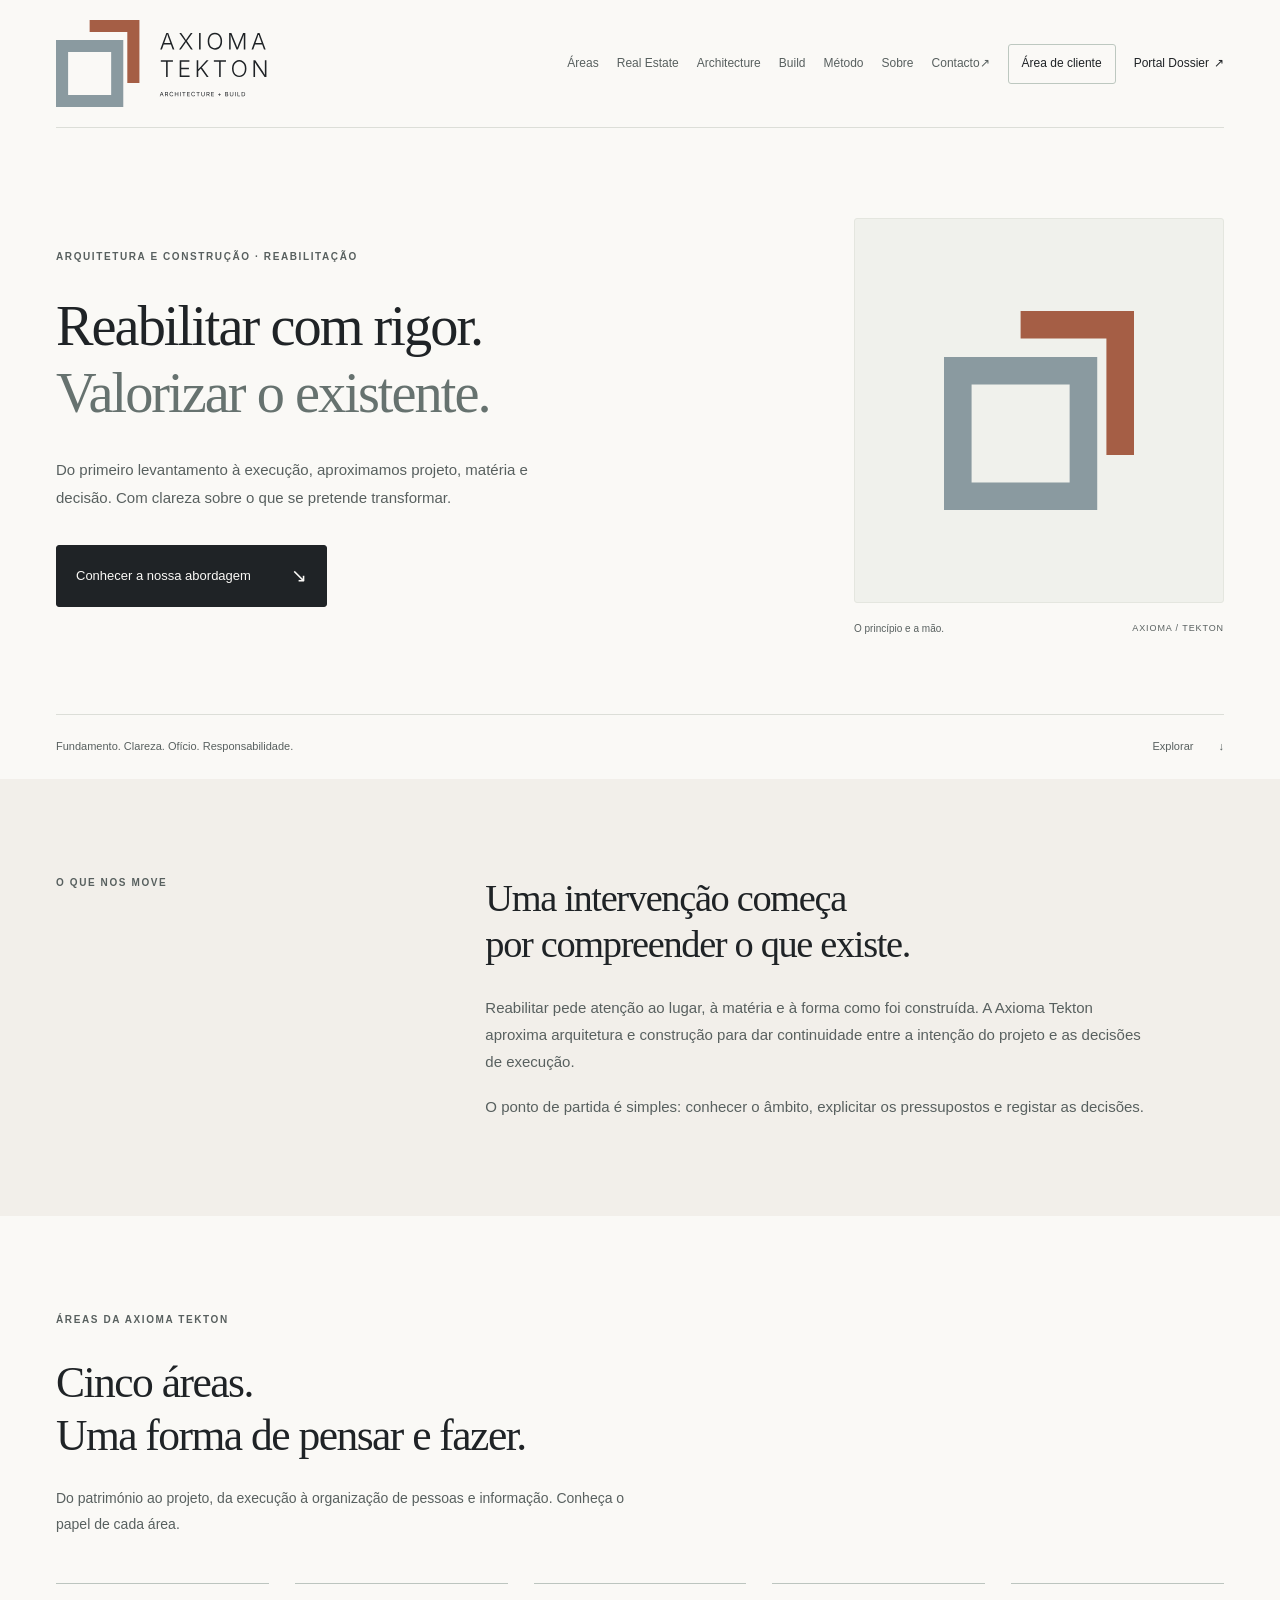
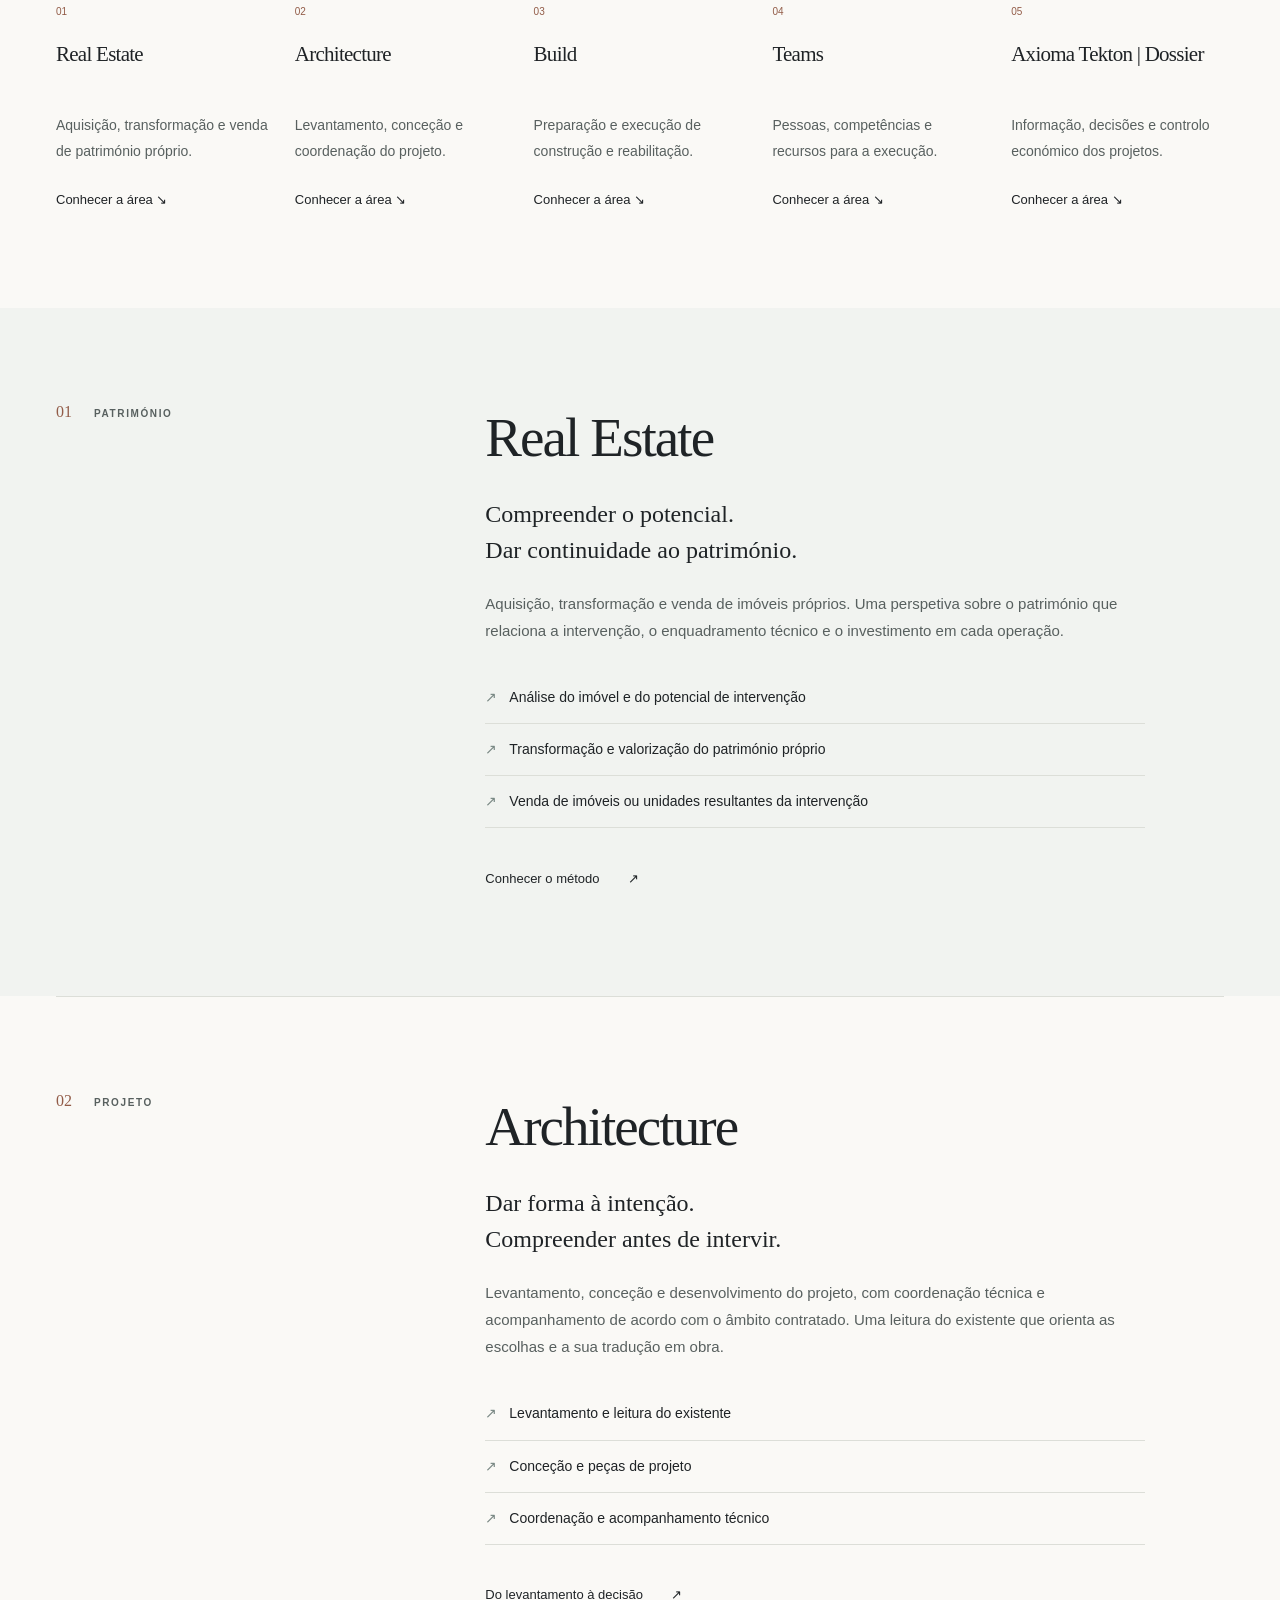
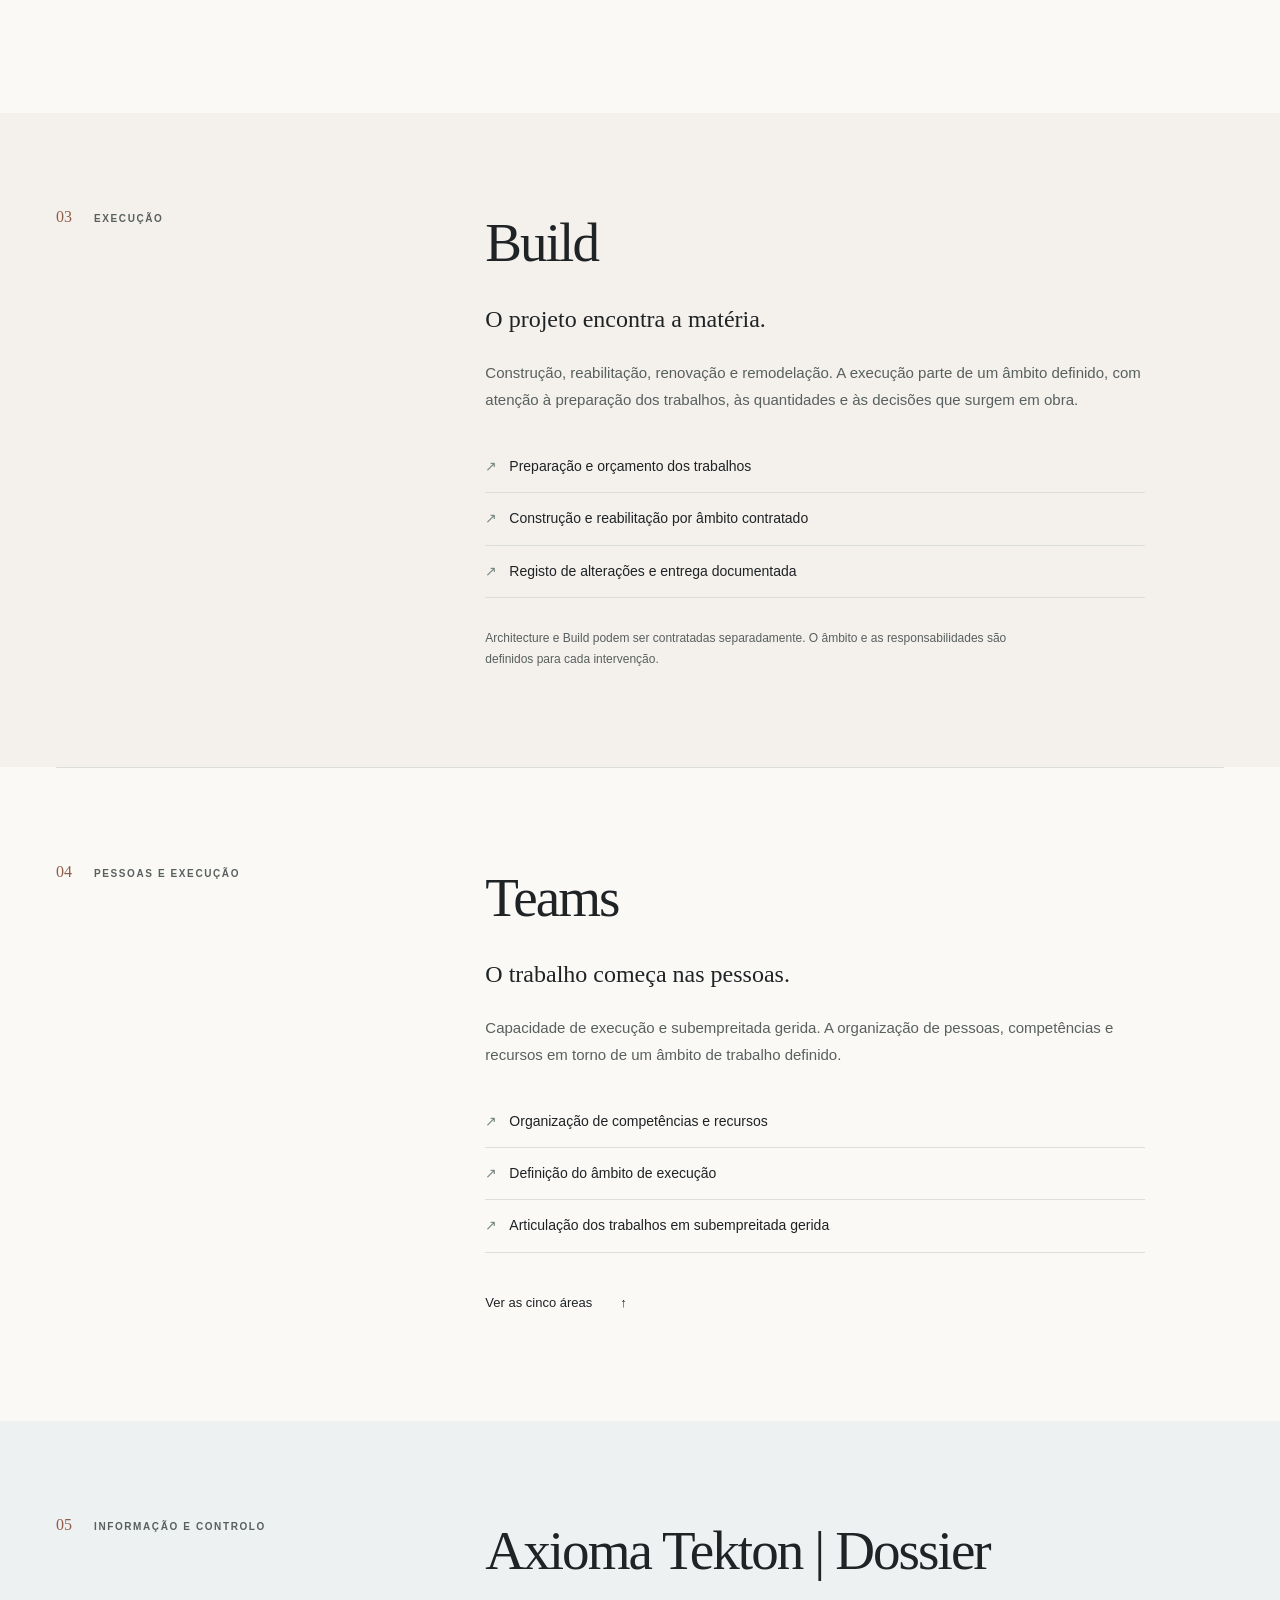
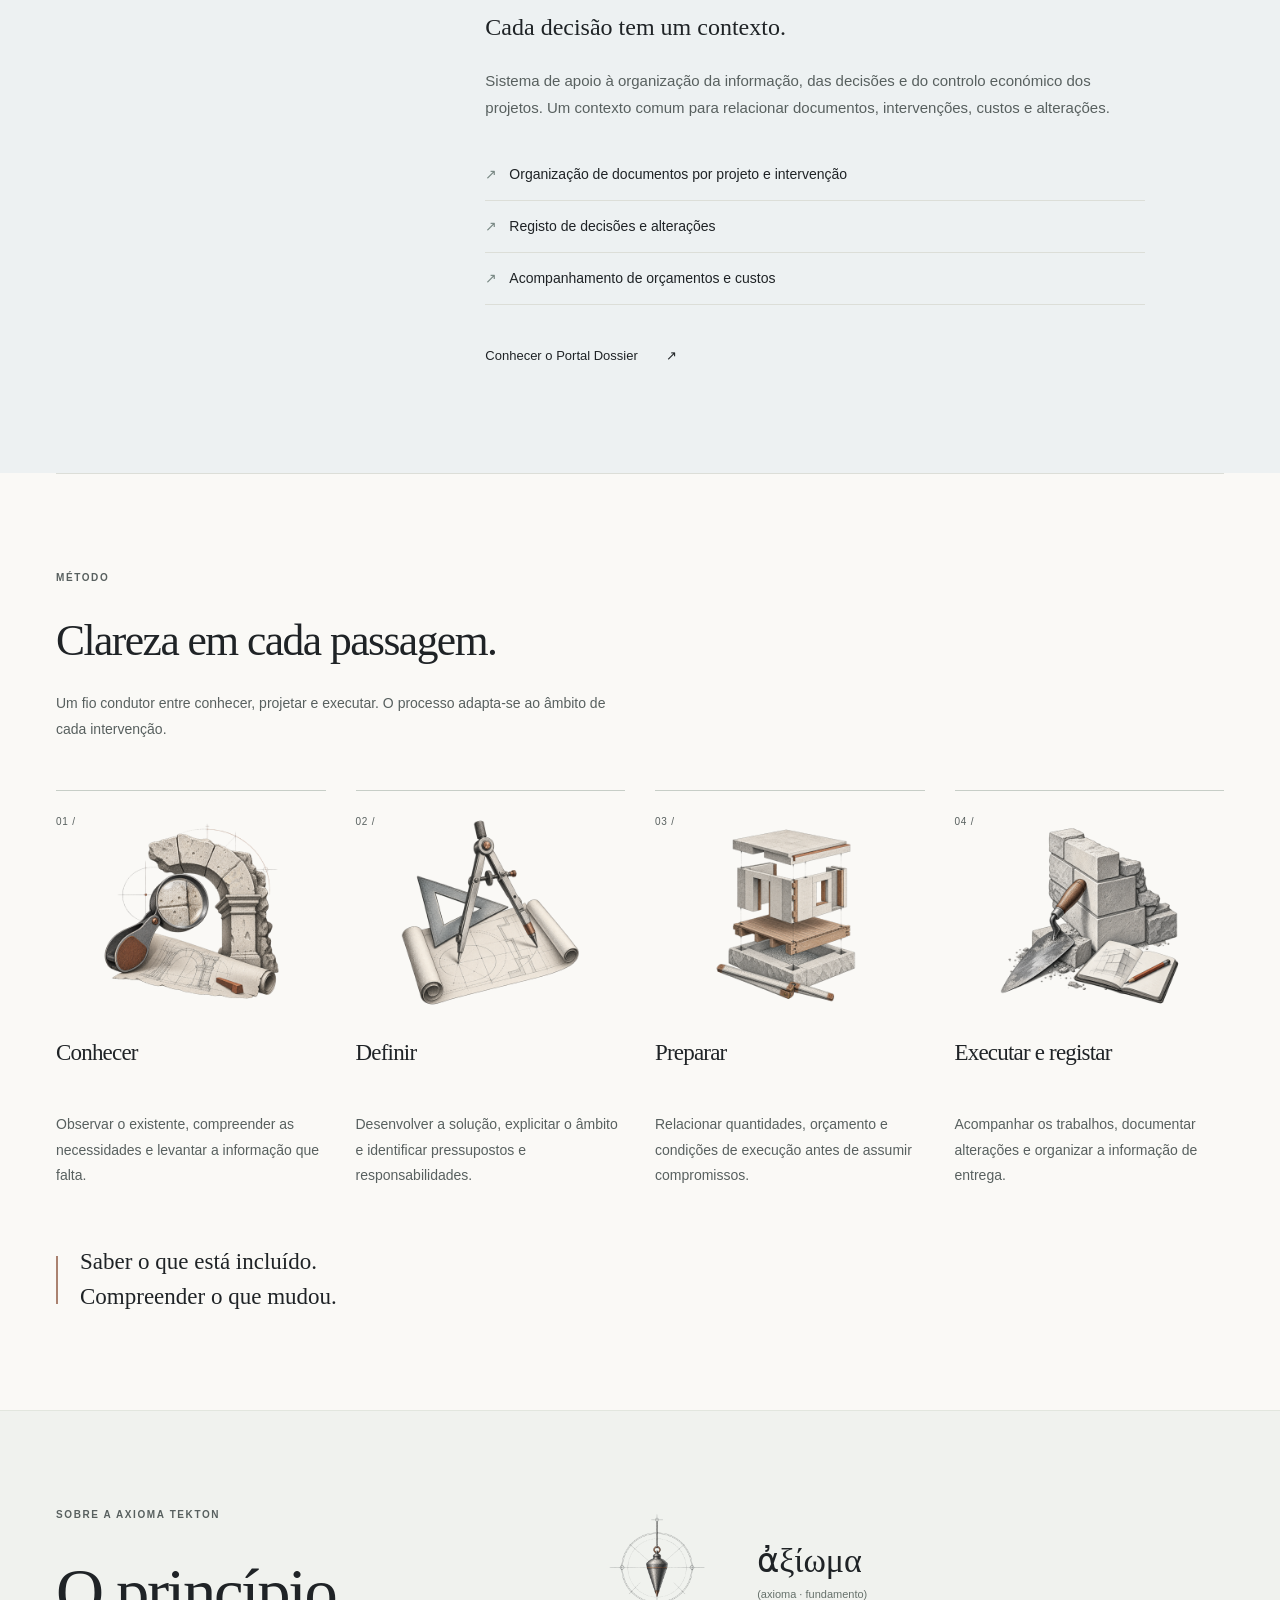
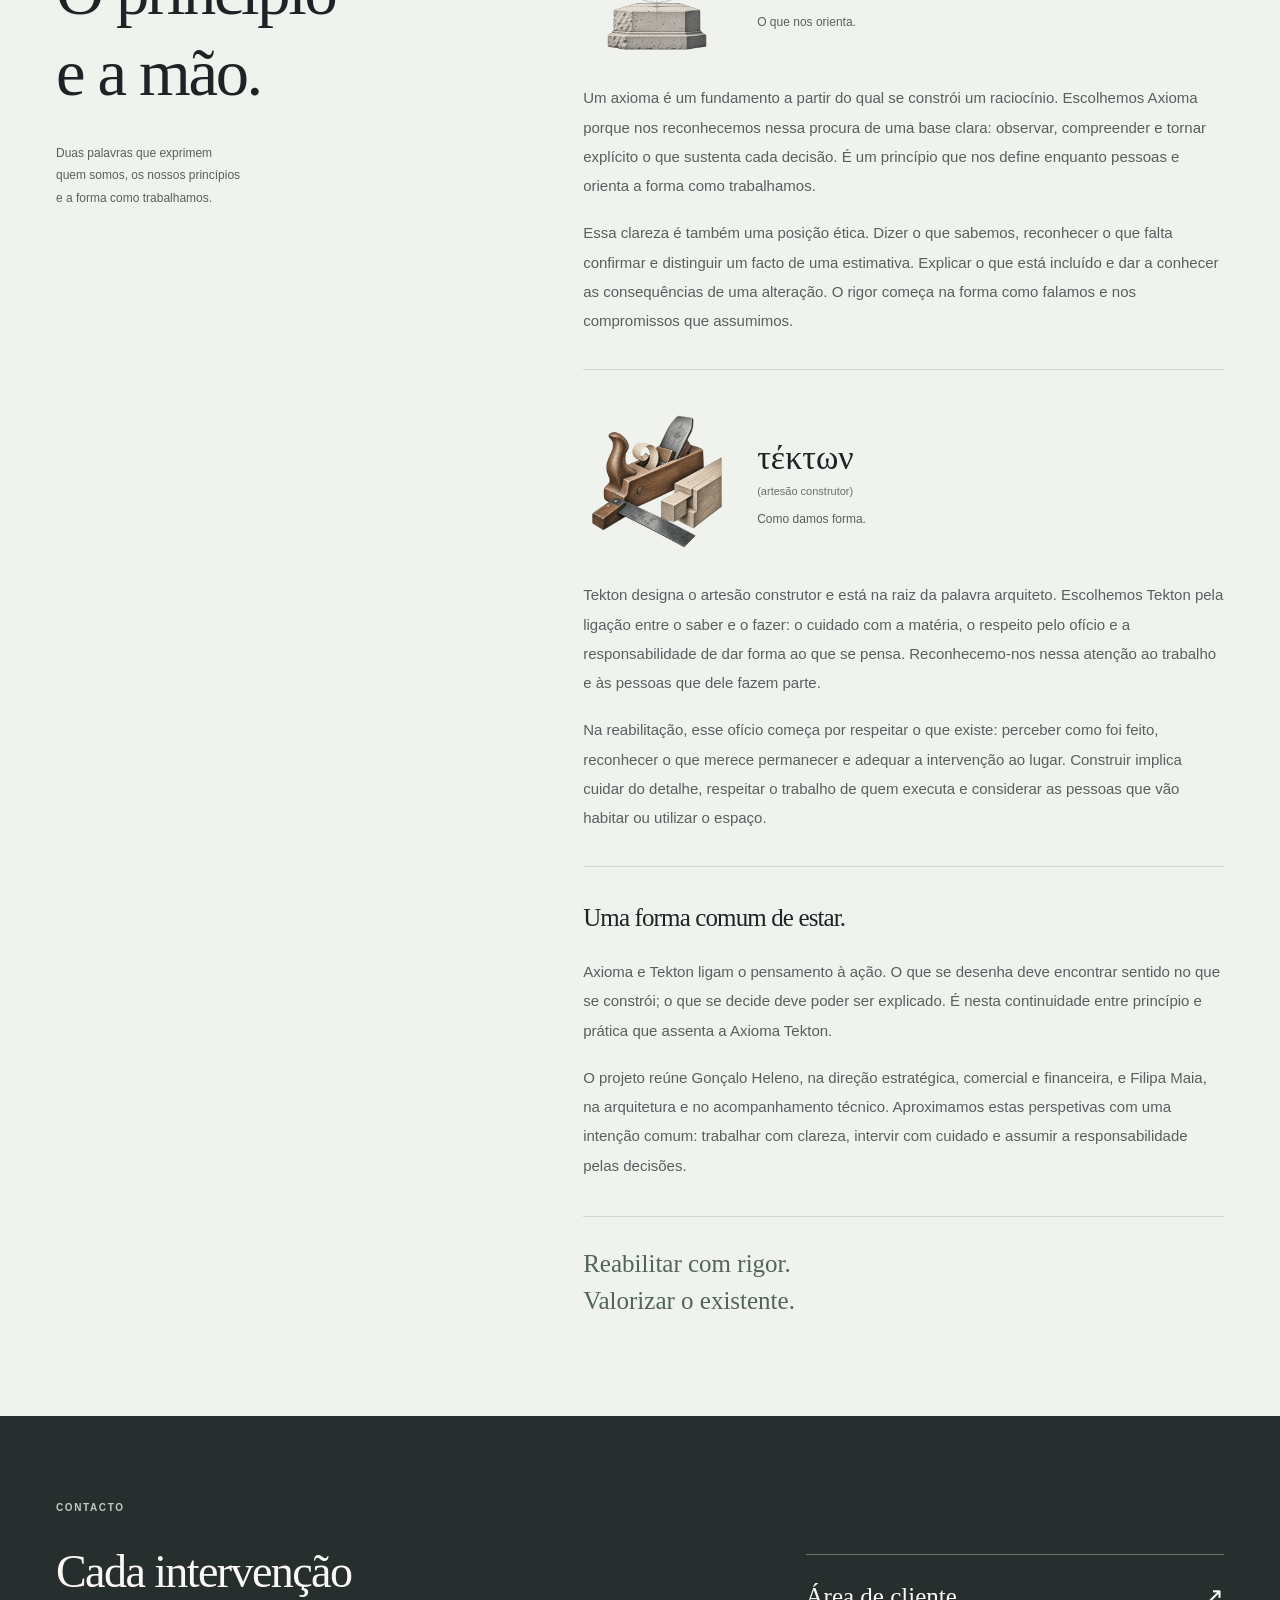
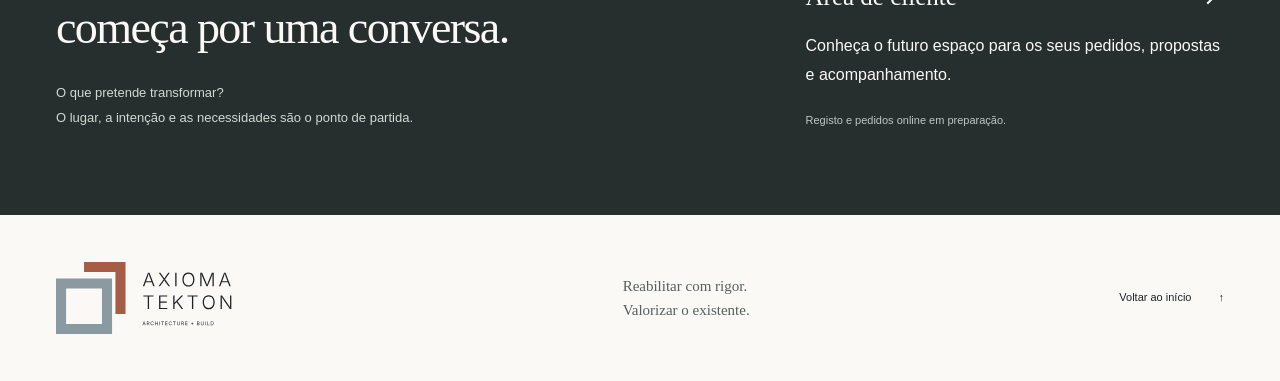
==== commit 4a7262b2: "Add distinct Axioma client and Dossier company entry points" ====
--- a/axiomatekton/index.html
+++ b/axiomatekton/index.html
@@ -1,5 +1,5 @@
 <!doctype html>
-<html lang="pt-PT"><head><meta charset="utf-8"><meta name="viewport" content="width=device-width, initial-scale=1"><title>Axioma Tekton — Architecture + Build</title><meta name="description" content="Arquitetura e construção orientadas para a reabilitação. Reabilitar com rigor. Valorizar o existente. Axioma Tekton · axiomatekton.pt"><meta name="robots" content="noindex, nofollow"><link rel="stylesheet" href="/axiomatekton/editorial.css?v=20261013-2"></head><body><link rel="preload" as="image" href="/axiomatekton/brand/logo.svg"/><link rel="preload" as="image" href="/axiomatekton/brand/symbol.svg"/><a class="skip" href="#conteudo">Saltar para o conteúdo</a><header class="header wrap"><a class="brand" href="#inicio" aria-label="Axioma Tekton — início"><img src="/axiomatekton/brand/logo.svg" width="264" height="104" alt="Axioma Tekton — Architecture + Build"/></a><nav aria-label="Navegação principal"><a href="#visao">Áreas</a><a href="#real-estate">Real Estate</a><a href="#architecture">Architecture</a><a href="#build">Build</a><a href="#metodo">Método</a><a href="#sobre">Sobre</a><a href="#contacto">Contacto<span aria-hidden="true"> ↗</span></a></nav></header>
+<html lang="pt-PT"><head><meta charset="utf-8"><meta name="viewport" content="width=device-width, initial-scale=1"><title>Axioma Tekton — Architecture + Build</title><meta name="description" content="Arquitetura e construção orientadas para a reabilitação. Reabilitar com rigor. Valorizar o existente. Axioma Tekton · axiomatekton.pt"><meta name="robots" content="noindex, nofollow"><link rel="stylesheet" href="/axiomatekton/editorial.css?v=20261013-3"></head><body><link rel="preload" as="image" href="/axiomatekton/brand/logo.svg"/><link rel="preload" as="image" href="/axiomatekton/brand/symbol.svg"/><a class="skip" href="#conteudo">Saltar para o conteúdo</a><header class="header wrap"><a class="brand" href="#inicio" aria-label="Axioma Tekton — início"><img src="/axiomatekton/brand/logo.svg" width="264" height="104" alt="Axioma Tekton — Architecture + Build"/></a><nav aria-label="Navegação principal"><a href="#visao">Áreas</a><a href="#real-estate">Real Estate</a><a href="#architecture">Architecture</a><a href="#build">Build</a><a href="#metodo">Método</a><a href="#sobre">Sobre</a><a href="#contacto">Contacto<span aria-hidden="true"> ↗</span></a><a class="client-entry" href="/axiomatekton/clientes/">Área de cliente</a><a class="dossier-entry" href="/dossier/">Portal Dossier <span aria-hidden="true">↗</span></a></nav></header>
 <main id="conteudo"><section class="hero wrap" id="inicio" aria-labelledby="hero-title"><div class="hero-copy"><p class="eyebrow">Arquitetura e construção · Reabilitação</p><h1 id="hero-title">Reabilitar com rigor.<br/><em>Valorizar o existente.</em></h1><p class="intro">Do primeiro levantamento à execução, aproximamos projeto, matéria e decisão. Com clareza sobre o que se pretende transformar.</p><a class="button" href="#visao">Conhecer a nossa abordagem <span aria-hidden="true">↘</span></a></div><figure class="hero-brand"><div class="symbol-space"><img src="/axiomatekton/brand/symbol.svg" width="124" height="130" alt="Símbolo Axioma Tekton: o existente e a intervenção"/></div><figcaption><span>O princípio e a mão.</span><span>AXIOMA / TEKTON</span></figcaption></figure></section>
 <div class="hero-baseline wrap"><span>Fundamento. Clareza. Ofício. Responsabilidade.</span><a href="#proposta">Explorar <span aria-hidden="true">↓</span></a></div><section class="statement-band" id="proposta"><div class="statement wrap section"><p class="eyebrow">O que nos move</p><div><h2>Uma intervenção começa<br/>por compreender o que existe.</h2><p>Reabilitar pede atenção ao lugar, à matéria e à forma como foi construída. A Axioma Tekton aproxima arquitetura e construção para dar continuidade entre a intenção do projeto e as decisões de execução.</p><p>O ponto de partida é simples: conhecer o âmbito, explicitar os pressupostos e registar as decisões.</p></div></div></section>
 <section class="vision wrap section" id="visao"><div class="section-heading"><p class="eyebrow">Áreas da Axioma Tekton</p><h2>Cinco áreas.<br/>Uma forma de pensar e fazer.</h2><p>Do património ao projeto, da execução à organização de pessoas e informação. Conheça o papel de cada área.</p></div><nav class="area-overview" aria-label="Explorar as cinco áreas"><a href="#real-estate"><span class="overview-number">01</span><h3>Real Estate</h3><p>Aquisição, transformação e venda de património próprio.</p><span class="overview-link">Conhecer a área ↘</span></a><a href="#architecture"><span class="overview-number">02</span><h3>Architecture</h3><p>Levantamento, conceção e coordenação do projeto.</p><span class="overview-link">Conhecer a área ↘</span></a><a href="#build"><span class="overview-number">03</span><h3>Build</h3><p>Preparação e execução de construção e reabilitação.</p><span class="overview-link">Conhecer a área ↘</span></a><a href="#teams"><span class="overview-number">04</span><h3>Teams</h3><p>Pessoas, competências e recursos para a execução.</p><span class="overview-link">Conhecer a área ↘</span></a><a href="#dossier"><span class="overview-number">05</span><h3>Axioma Tekton | Dossier</h3><p>Informação, decisões e controlo económico dos projetos.</p><span class="overview-link">Conhecer a área ↘</span></a></nav></section>
@@ -7,10 +7,10 @@
 <section class="service wrap section" id="architecture"><div class="section-label"><span class="index">02</span><p class="eyebrow">Projeto</p></div><div><h2>Architecture</h2><p class="service-lead">Dar forma à intenção.<br/>Compreender antes de intervir.</p><p>Levantamento, conceção e desenvolvimento do projeto, com coordenação técnica e acompanhamento de acordo com o âmbito contratado. Uma leitura do existente que orienta as escolhas e a sua tradução em obra.</p><ul class="scope"><li>Levantamento e leitura do existente</li><li>Conceção e peças de projeto</li><li>Coordenação e acompanhamento técnico</li></ul><a class="text-link" href="#metodo">Do levantamento à decisão <span aria-hidden="true">↗</span></a></div></section>
 <section class="build-band" id="build"><div class="service wrap section"><div class="section-label"><span class="index">03</span><p class="eyebrow">Execução</p></div><div><h2>Build</h2><p class="service-lead">O projeto encontra a matéria.</p><p>Construção, reabilitação, renovação e remodelação. A execução parte de um âmbito definido, com atenção à preparação dos trabalhos, às quantidades e às decisões que surgem em obra.</p><ul class="scope"><li>Preparação e orçamento dos trabalhos</li><li>Construção e reabilitação por âmbito contratado</li><li>Registo de alterações e entrega documentada</li></ul><p class="service-note">Architecture e Build podem ser contratadas separadamente. O âmbito e as responsabilidades são definidos para cada intervenção.</p></div></div></section>
 <section class="service wrap section" id="teams" aria-labelledby="teams-title"><div class="section-label"><span class="index">04</span><p class="eyebrow">Pessoas e execução</p></div><div><h2 id="teams-title">Teams</h2><p class="service-lead">O trabalho começa nas pessoas.</p><p>Capacidade de execução e subempreitada gerida. A organização de pessoas, competências e recursos em torno de um âmbito de trabalho definido.</p><ul class="scope"><li>Organização de competências e recursos</li><li>Definição do âmbito de execução</li><li>Articulação dos trabalhos em subempreitada gerida</li></ul><a class="text-link" href="#visao">Ver as cinco áreas <span aria-hidden="true">↑</span></a></div></section>
-<section class="dossier-band"><div class="service wrap section" id="dossier" aria-labelledby="dossier-title"><div class="section-label"><span class="index">05</span><p class="eyebrow">Informação e controlo</p></div><div><h2 id="dossier-title">Axioma Tekton | Dossier</h2><p class="service-lead">Cada decisão tem um contexto.</p><p>Sistema de apoio à organização da informação, das decisões e do controlo económico dos projetos. Um contexto comum para relacionar documentos, intervenções, custos e alterações.</p><ul class="scope"><li>Organização de documentos por projeto e intervenção</li><li>Registo de decisões e alterações</li><li>Acompanhamento de orçamentos e custos</li></ul><a class="text-link" href="#visao">Ver as cinco áreas <span aria-hidden="true">↑</span></a></div></div></section>
+<section class="dossier-band"><div class="service wrap section" id="dossier" aria-labelledby="dossier-title"><div class="section-label"><span class="index">05</span><p class="eyebrow">Informação e controlo</p></div><div><h2 id="dossier-title">Axioma Tekton | Dossier</h2><p class="service-lead">Cada decisão tem um contexto.</p><p>Sistema de apoio à organização da informação, das decisões e do controlo económico dos projetos. Um contexto comum para relacionar documentos, intervenções, custos e alterações.</p><ul class="scope"><li>Organização de documentos por projeto e intervenção</li><li>Registo de decisões e alterações</li><li>Acompanhamento de orçamentos e custos</li></ul><a class="text-link" href="/dossier/">Conhecer o Portal Dossier <span aria-hidden="true">↗</span></a></div></div></section>
 <section class="method wrap section" id="metodo"><div class="section-heading"><p class="eyebrow">Método</p><h2>Clareza em cada passagem.</h2><p>Um fio condutor entre conhecer, projetar e executar. O processo adapta-se ao âmbito de cada intervenção.</p></div><ol class="steps"><li><div class="step-sign"><span class="step-number">01 /</span><img src="/axiomatekton/symbols/conhecer-480.png" width="480" height="480" alt="" aria-hidden="true" loading="lazy"></div><h3>Conhecer</h3><p>Observar o existente, compreender as necessidades e levantar a informação que falta.</p></li><li><div class="step-sign"><span class="step-number">02 /</span><img src="/axiomatekton/symbols/definir-480.png" width="480" height="480" alt="" aria-hidden="true" loading="lazy"></div><h3>Definir</h3><p>Desenvolver a solução, explicitar o âmbito e identificar pressupostos e responsabilidades.</p></li><li><div class="step-sign"><span class="step-number">03 /</span><img src="/axiomatekton/symbols/preparar-480.png" width="480" height="480" alt="" aria-hidden="true" loading="lazy"></div><h3>Preparar</h3><p>Relacionar quantidades, orçamento e condições de execução antes de assumir compromissos.</p></li><li><div class="step-sign"><span class="step-number">04 /</span><img src="/axiomatekton/symbols/executar-480.png" width="480" height="480" alt="" aria-hidden="true" loading="lazy"></div><h3>Executar e registar</h3><p>Acompanhar os trabalhos, documentar alterações e organizar a informação de entrega.</p></li></ol><div class="method-close"><span class="small-mark" aria-hidden="true"></span><p>Saber o que está incluído.<br/>Compreender o que mudou.</p></div></section>
 <section class="about-band" id="sobre" aria-labelledby="about-title"><div class="about wrap section"><div class="about-heading"><p class="eyebrow">Sobre a Axioma Tekton</p><h2 id="about-title">O princípio<br/>e a mão.</h2><p class="about-margin">Duas palavras que exprimem<br/>quem somos, os nossos princípios<br/>e a forma como trabalhamos.</p></div><div class="about-copy"><div class="about-chapter"><div class="word-heading"><img src="/axiomatekton/symbols/axioma-480.png" width="480" height="480" alt="" aria-hidden="true" loading="lazy"><h3><span class="greek-word" lang="grc">ἀξίωμα</span> <span class="word-translation">(axioma · fundamento)</span><span>O que nos orienta.</span></h3></div><p>Um axioma é um fundamento a partir do qual se constrói um raciocínio. Escolhemos Axioma porque nos reconhecemos nessa procura de uma base clara: observar, compreender e tornar explícito o que sustenta cada decisão. É um princípio que nos define enquanto pessoas e orienta a forma como trabalhamos.</p><p>Essa clareza é também uma posição ética. Dizer o que sabemos, reconhecer o que falta confirmar e distinguir um facto de uma estimativa. Explicar o que está incluído e dar a conhecer as consequências de uma alteração. O rigor começa na forma como falamos e nos compromissos que assumimos.</p></div><div class="about-chapter"><div class="word-heading"><img src="/axiomatekton/symbols/tekton-480.png" width="480" height="480" alt="" aria-hidden="true" loading="lazy"><h3><span class="greek-word" lang="grc">τέκτων</span> <span class="word-translation">(artesão construtor)</span><span>Como damos forma.</span></h3></div><p>Tekton designa o artesão construtor e está na raiz da palavra arquiteto. Escolhemos Tekton pela ligação entre o saber e o fazer: o cuidado com a matéria, o respeito pelo ofício e a responsabilidade de dar forma ao que se pensa. Reconhecemo-nos nessa atenção ao trabalho e às pessoas que dele fazem parte.</p><p>Na reabilitação, esse ofício começa por respeitar o que existe: perceber como foi feito, reconhecer o que merece permanecer e adequar a intervenção ao lugar. Construir implica cuidar do detalhe, respeitar o trabalho de quem executa e considerar as pessoas que vão habitar ou utilizar o espaço.</p></div><div class="about-chapter about-together"><h3>Uma forma comum de estar.</h3><p>Axioma e Tekton ligam o pensamento à ação. O que se desenha deve encontrar sentido no que se constrói; o que se decide deve poder ser explicado. É nesta continuidade entre princípio e prática que assenta a Axioma Tekton.</p><p>O projeto reúne Gonçalo Heleno, na direção estratégica, comercial e financeira, e Filipa Maia, na arquitetura e no acompanhamento técnico. Aproximamos estas perspetivas com uma intenção comum: trabalhar com clareza, intervir com cuidado e assumir a responsabilidade pelas decisões.</p></div><p class="about-signature">Reabilitar com rigor.<br/>Valorizar o existente.</p></div></div></section>
-<section class="contact-band" id="contacto"><div class="contact wrap"><div><p class="eyebrow">Contacto</p><h2>Cada intervenção<br/>começa por uma conversa.</h2><p>O que pretende transformar?<br/>O lugar, a intenção e as necessidades são o ponto de partida.</p></div><div class="contact-details"><p class="domain">axiomatekton.pt</p><p>Os contactos diretos serão disponibilizados aqui.</p></div></div></section>
+<section class="contact-band" id="contacto"><div class="contact wrap"><div><p class="eyebrow">Contacto</p><h2>Cada intervenção<br/>começa por uma conversa.</h2><p>O que pretende transformar?<br/>O lugar, a intenção e as necessidades são o ponto de partida.</p></div><div class="contact-details"><a class="client-contact" href="/axiomatekton/clientes/">Área de cliente <span aria-hidden="true">↗</span></a><p>Conheça o futuro espaço para os seus pedidos, propostas e acompanhamento.</p><p class="contact-availability">Registo e pedidos online em preparação.</p></div></div></section>
 </main>
 <footer class="footer wrap"><a class="brand" href="#inicio" aria-label="Axioma Tekton — voltar ao início"><img src="/axiomatekton/brand/logo.svg" width="264" height="104" alt="Axioma Tekton — Architecture + Build"/></a><p>Reabilitar com rigor.<br/>Valorizar o existente.</p><a class="back-top" href="#inicio">Voltar ao início <span aria-hidden="true">↑</span></a></footer>
 </body></html>
--- a/axiomatekton/editorial.css
+++ b/axiomatekton/editorial.css
@@ -54,3 +54,13 @@
 @media(max-width:1100px){.step-sign{min-height:170px}.step-sign img{width:162px;height:162px}.word-heading{gap:20px}.word-heading img{width:120px;height:120px}}
 @media(max-width:760px){.step-sign{min-height:170px;margin-bottom:18px}.step-sign img{width:156px;height:156px}.word-heading{min-height:140px;gap:22px}.word-heading img{width:128px;height:128px}.steps h3{font-size:22px}}
 @media(max-width:390px){.steps{grid-template-columns:1fr 1fr;gap:30px 20px}.step-sign{min-height:145px;gap:0}.step-sign img{width:138px;height:138px}.steps h3{font-size:21px}.steps p{font-size:13px}.word-heading{gap:16px}.word-heading img{width:112px;height:112px}.about-chapter h3 .greek-word{font-size:30px}}
+
+/* Public entry points: service clients and the independent software portal. */
+.header nav{gap:18px}.header nav a{font-size:12px}.header nav a:last-child{margin-left:0}
+.header nav .client-entry{border:1px solid #bdc8c0;padding:8px 13px;border-radius:3px;color:var(--ink);min-height:40px}
+.header nav .client-entry:hover{background:var(--sage)}.header nav .dossier-entry{color:#52645a;gap:5px}
+.client-contact{display:flex;align-items:center;justify-content:space-between;font:400 25px/1.4 Lora,serif;text-decoration:none;padding-bottom:18px}.client-contact:hover{text-decoration:underline}.contact-availability{font-size:11px!important;color:#bbc9c1!important;margin-top:20px}
+.entry-header{min-height:110px}.entry-header nav{gap:28px}.entry-body{min-height:100vh}.client-intro{max-width:770px;padding-block:76px 54px}.client-intro h1{font-size:clamp(38px,5vw,60px)}.client-intro>p:last-child{font-size:17px;color:var(--muted);max-width:610px}.availability{display:inline-flex;align-items:center;gap:9px;padding:6px 11px;border:1px solid #cbd3c9;border-radius:3px;font-size:11px;color:#536353;margin-bottom:24px;background:#f0f3ed}.availability::before{content:'';width:5px;height:5px;border-radius:50%;background:#7a8d78}
+.client-layout{display:grid;grid-template-columns:1.35fr 1fr;gap:74px;align-items:start;padding-bottom:80px}.client-layout h2{font-size:31px;margin-bottom:18px}.client-layout p{font-size:15px;color:var(--muted)}.client-services{list-style:none;padding:0;margin:32px 0}.client-services li{padding:18px 0;border-top:1px solid var(--line)}.client-services li:last-child{border-bottom:1px solid var(--line)}.client-services strong{display:block;font-weight:500;font-size:15px;margin-bottom:4px}.client-services span{font-size:13px;color:var(--muted)}.client-future{padding:30px;background:#eef1ed;border:1px solid #dee4da;border-radius:4px}.client-future h2{font-size:27px}.client-future .availability{background:transparent;margin-bottom:18px}.client-future p{font-size:14px}.client-pocket{padding-top:25px;margin-top:27px;border-top:1px solid #cbd3c9}.client-pocket h3{font-size:22px;margin-bottom:12px}.client-footer{border-top:1px solid var(--line);padding-block:24px;display:flex;justify-content:space-between;gap:20px;font-size:12px;color:var(--muted)}.client-footer a{text-decoration:none}.client-footer a:hover{text-decoration:underline}
+@media(min-width:1101px) and (max-width:1250px){.header:not(.entry-header){flex-wrap:wrap;padding-block:14px;gap:0}.header nav{width:100%;justify-content:space-between}}
+@media(max-width:760px){.header nav{gap:4px 17px}.header nav a:last-child{margin-left:0}.header nav .client-entry{margin-top:4px}.entry-header{padding-block:16px}.entry-header nav{gap:24px}.client-intro{padding-block:48px 36px}.client-intro>p:last-child{font-size:15px}.client-layout{grid-template-columns:1fr;gap:26px;padding-bottom:54px}.client-layout h2{font-size:28px}.client-future{padding:24px}.client-footer{flex-direction:column;gap:14px}}
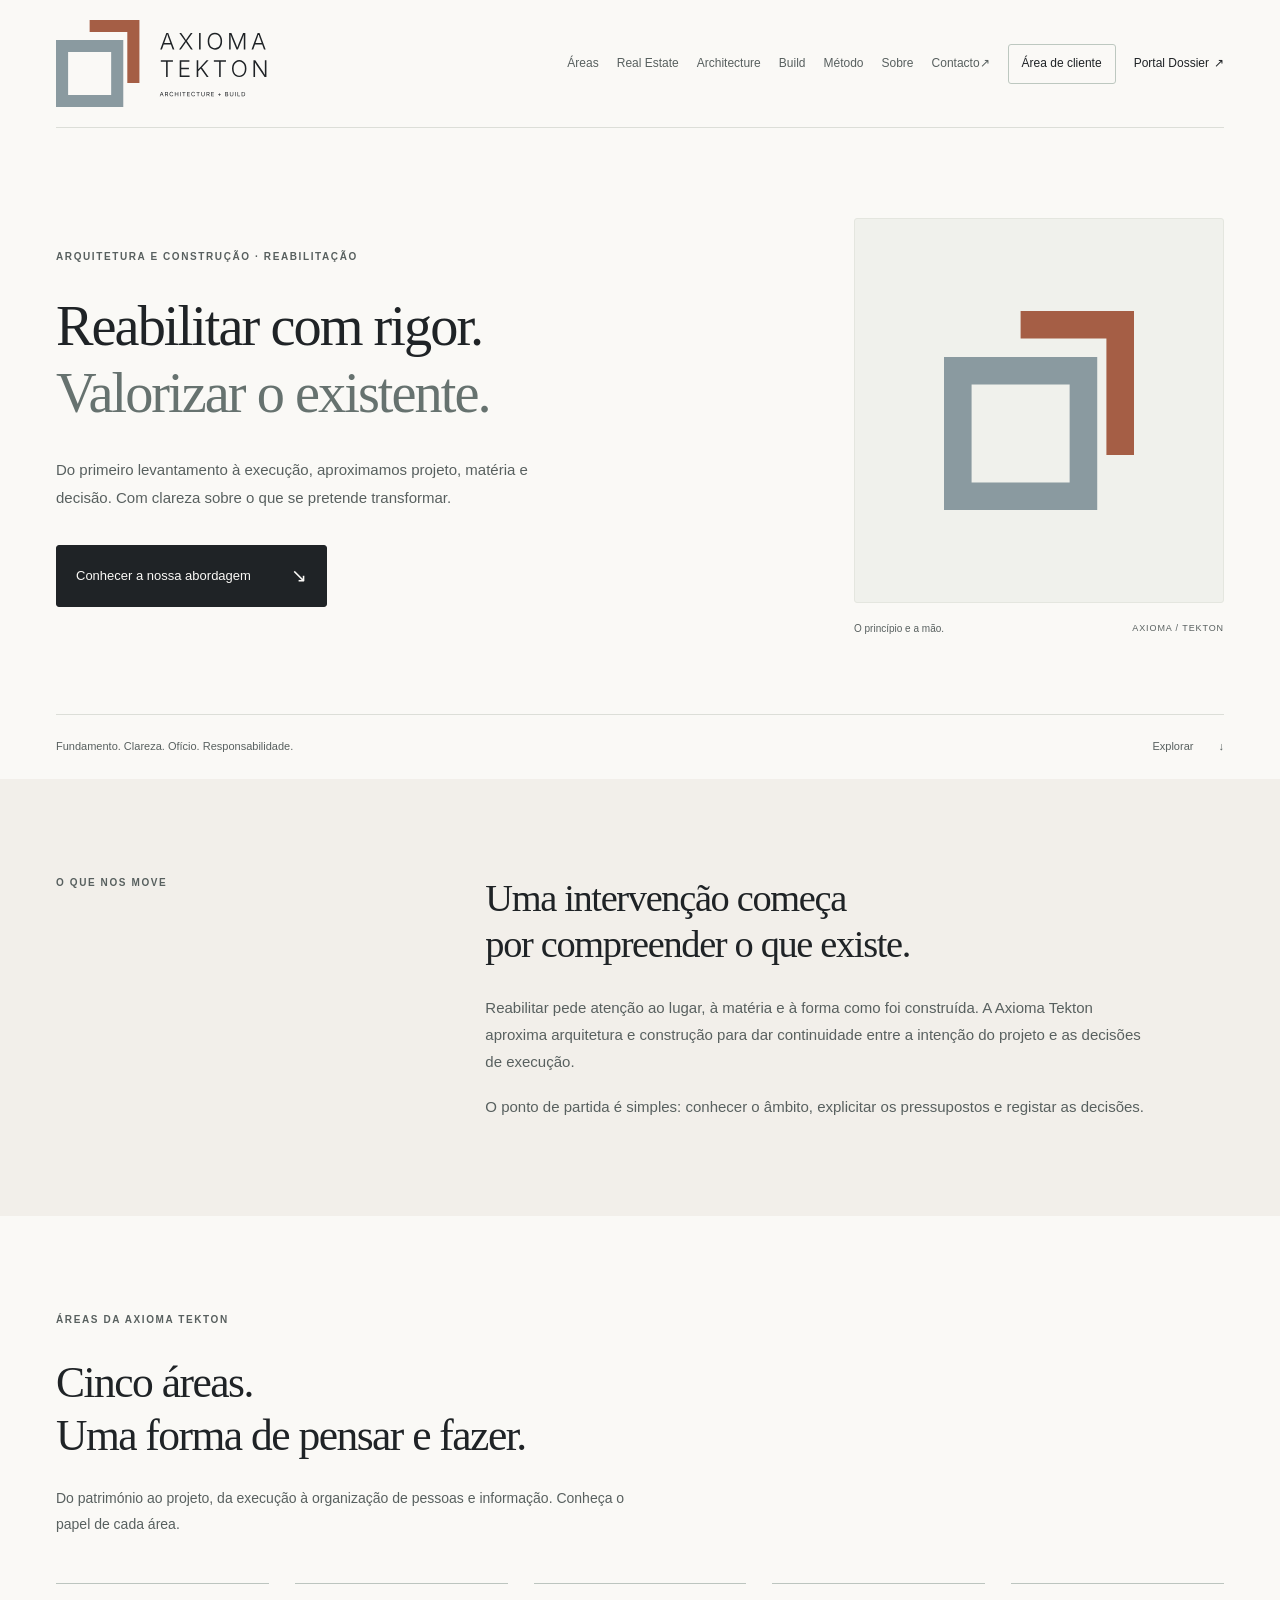
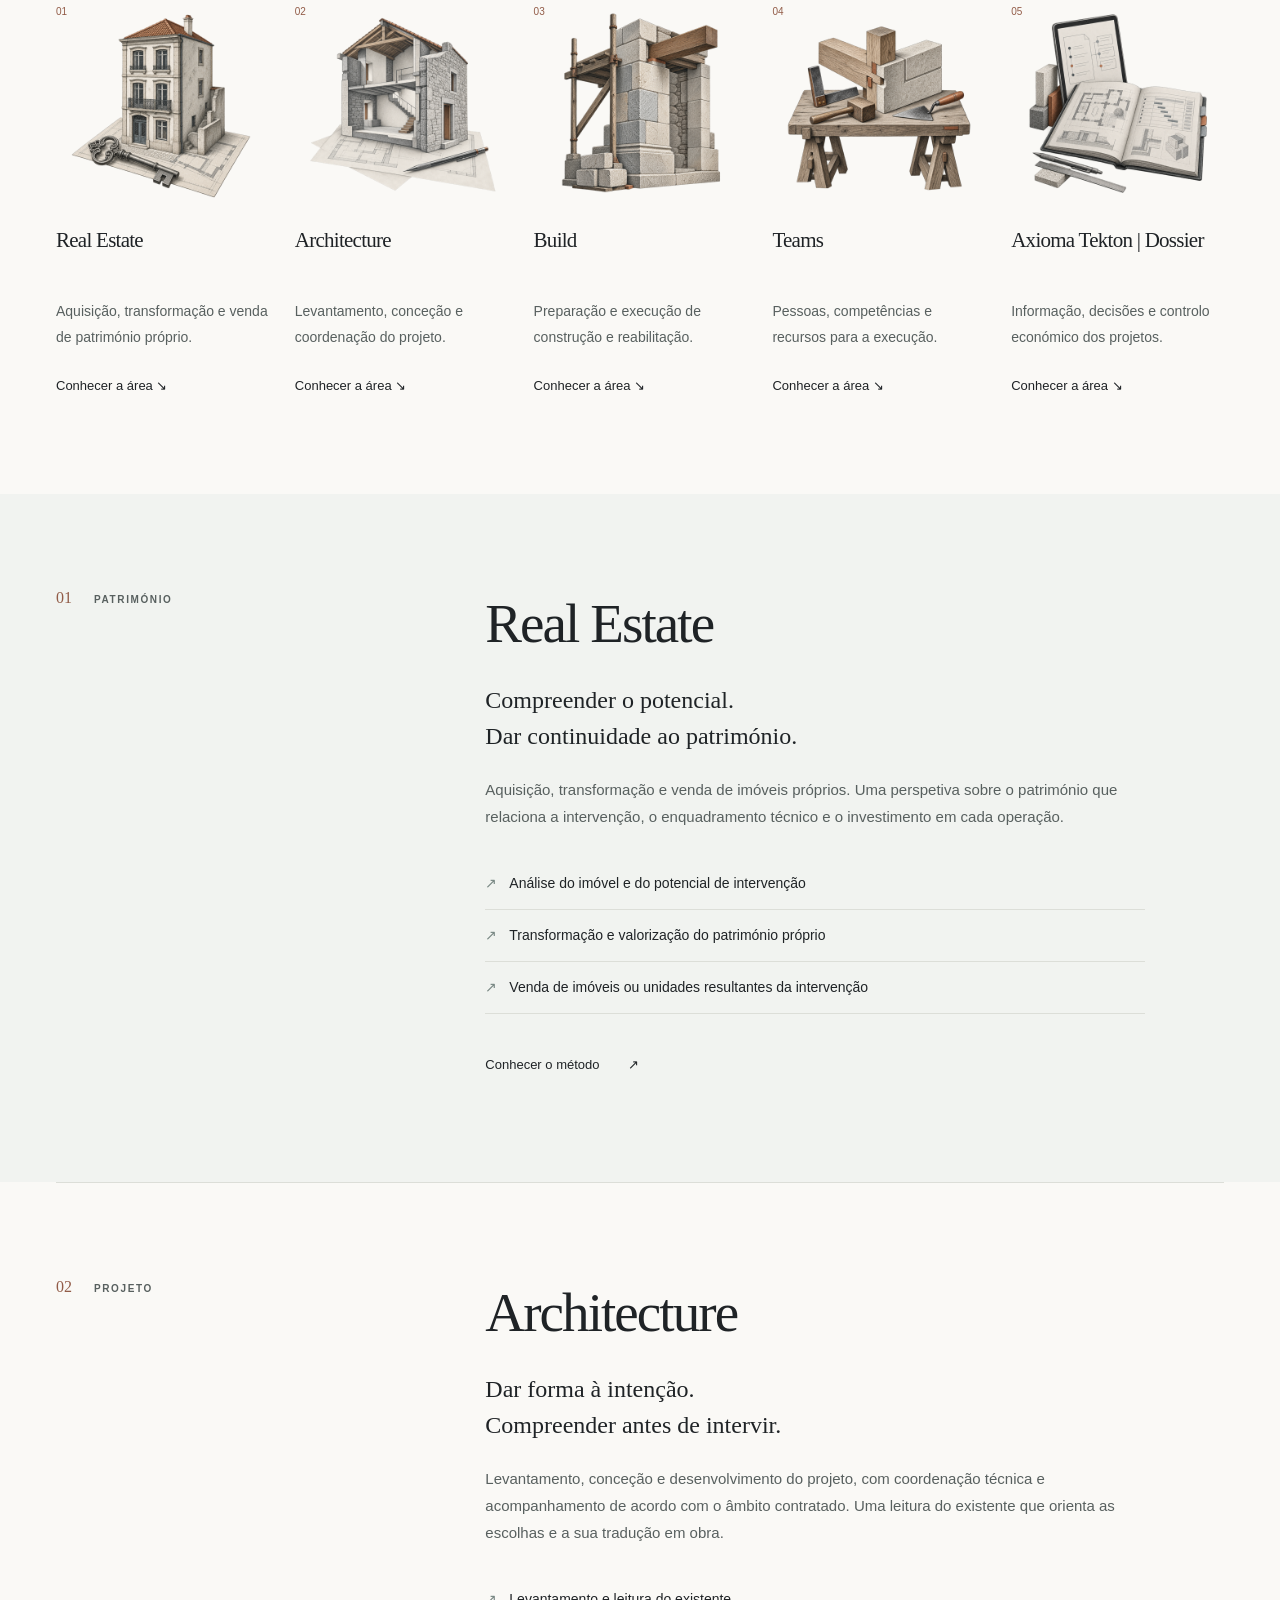
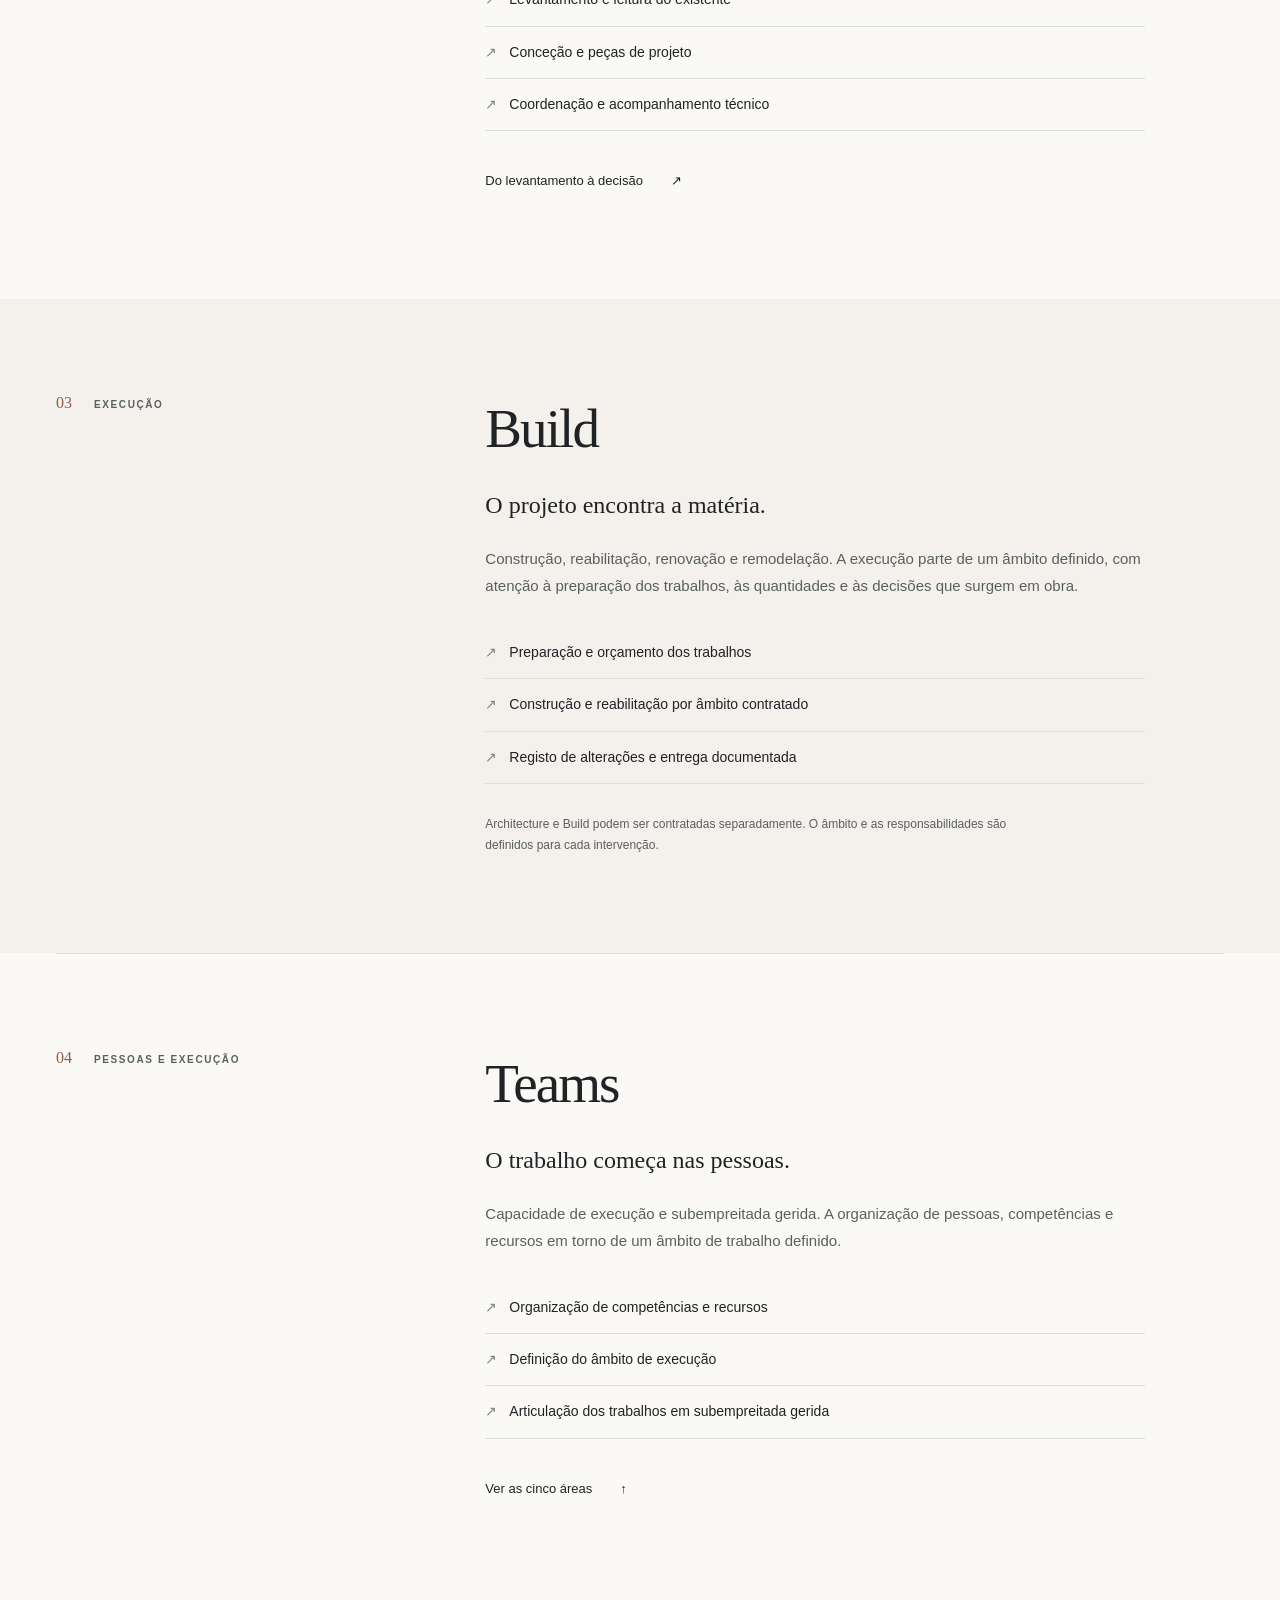
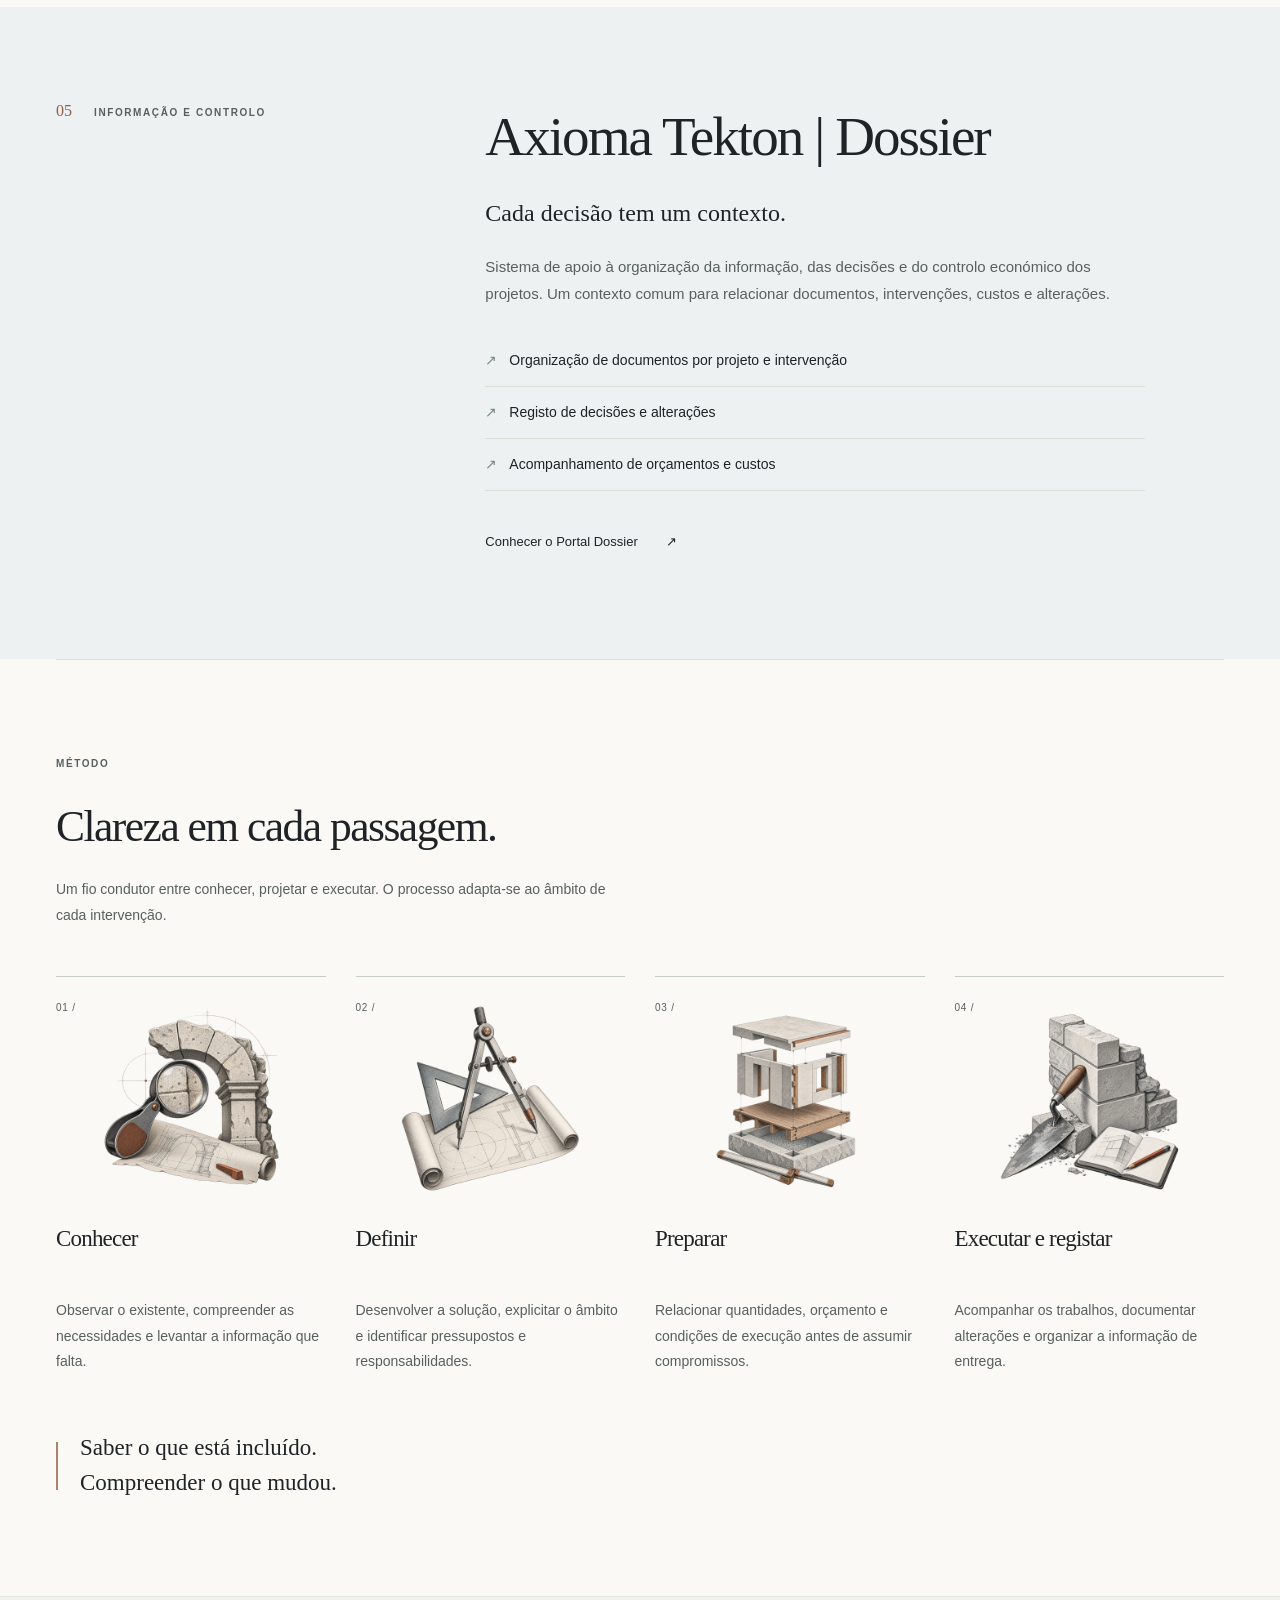
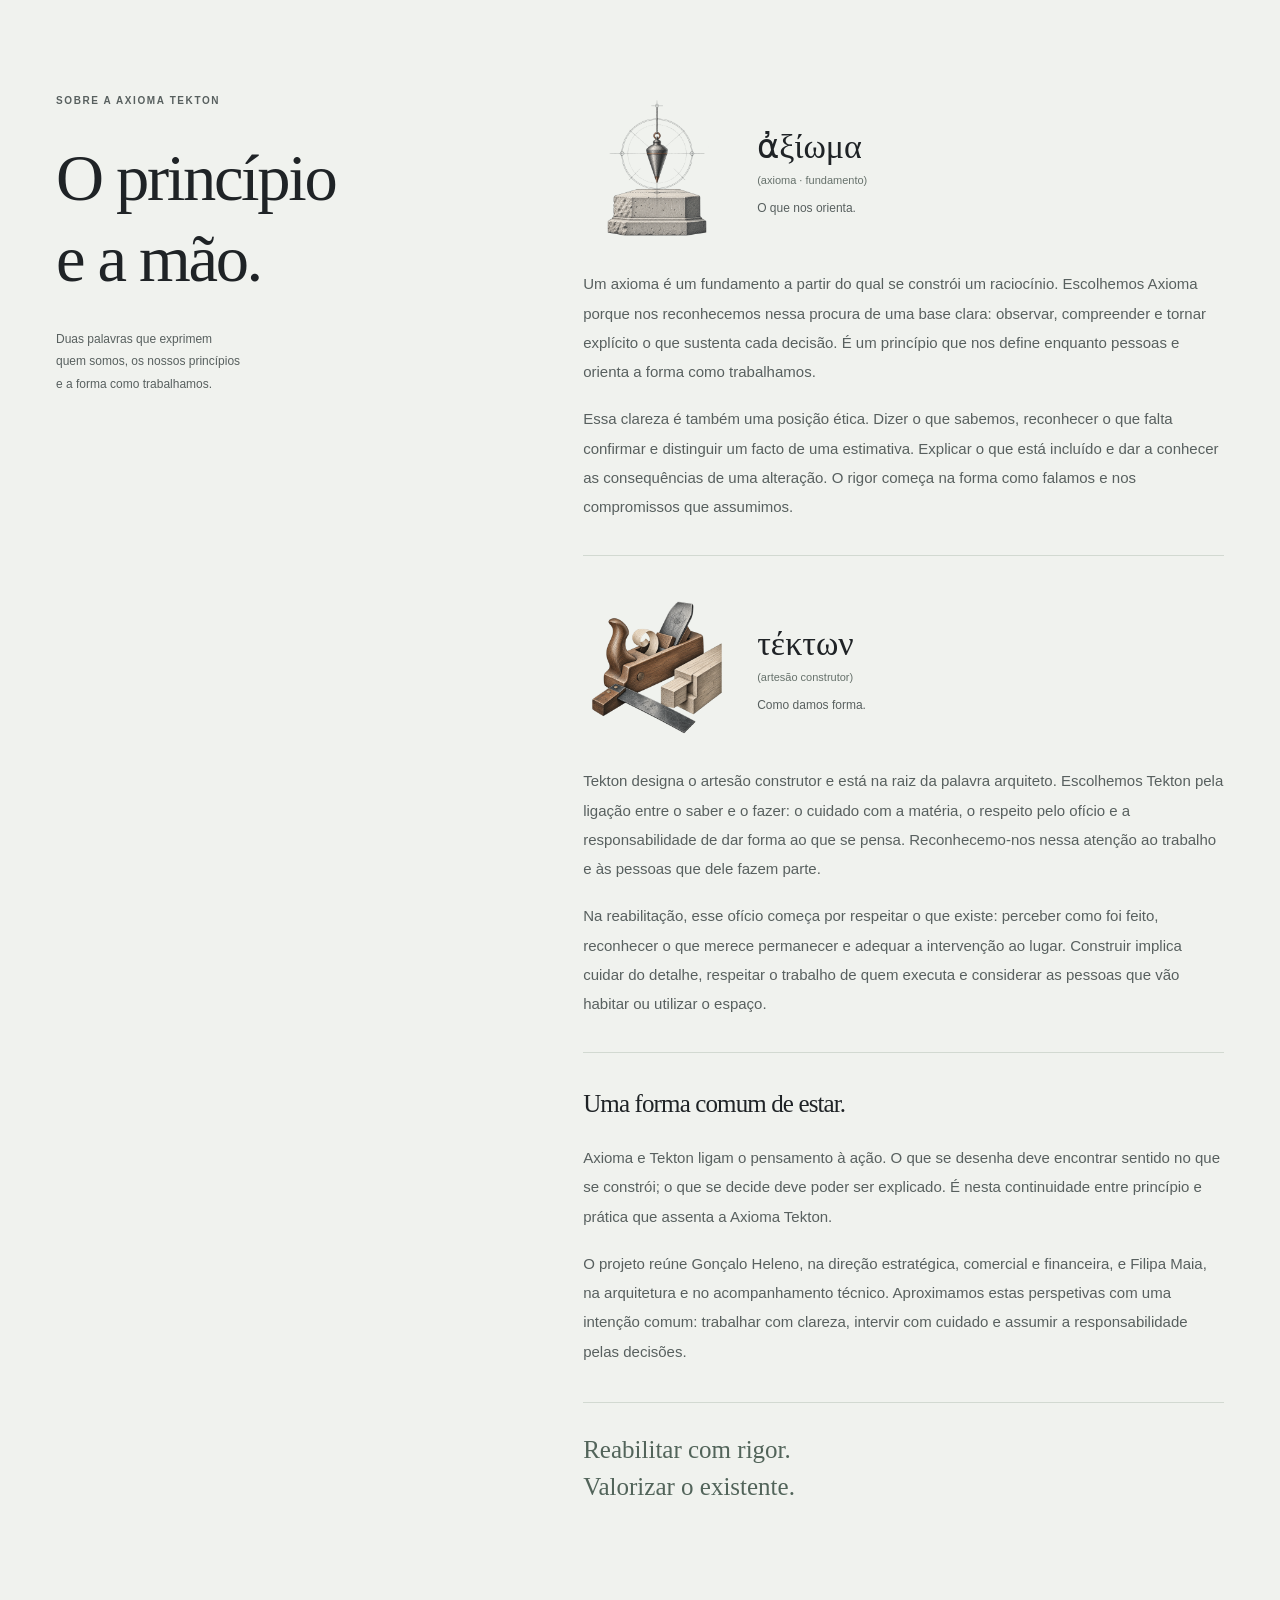
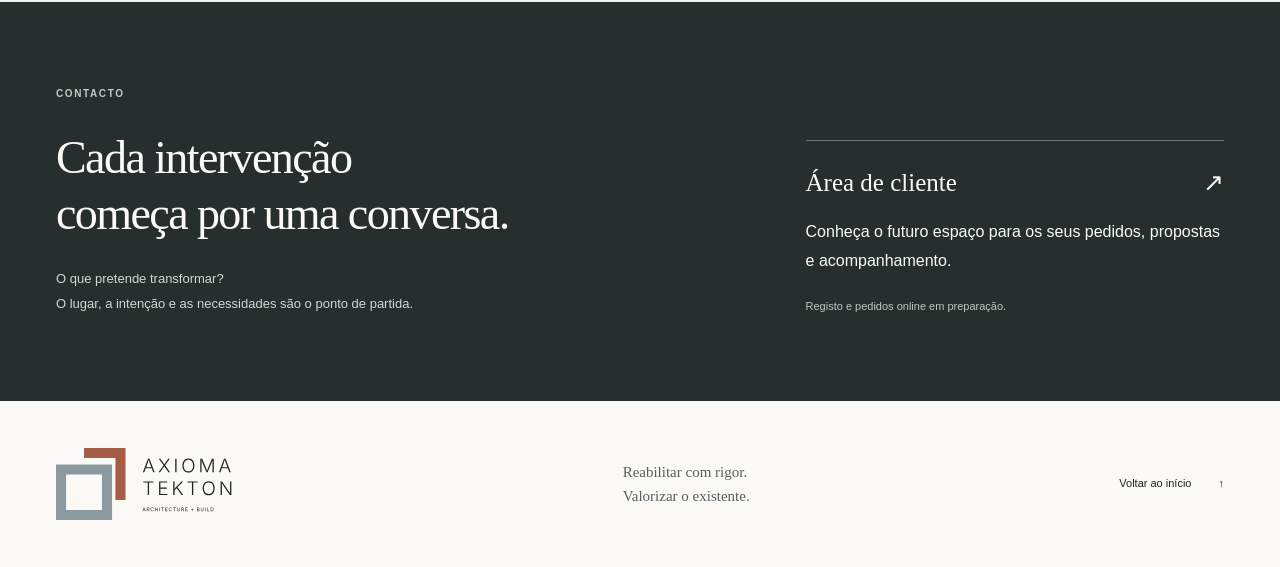
==== commit 328c7103: "Illustrate the five Axioma Tekton areas with companion engravings" ====
--- a/axiomatekton/index.html
+++ b/axiomatekton/index.html
@@ -1,8 +1,8 @@
 <!doctype html>
-<html lang="pt-PT"><head><meta charset="utf-8"><meta name="viewport" content="width=device-width, initial-scale=1"><title>Axioma Tekton — Architecture + Build</title><meta name="description" content="Arquitetura e construção orientadas para a reabilitação. Reabilitar com rigor. Valorizar o existente. Axioma Tekton · axiomatekton.pt"><meta name="robots" content="noindex, nofollow"><link rel="stylesheet" href="/axiomatekton/editorial.css?v=20261013-3"></head><body><link rel="preload" as="image" href="/axiomatekton/brand/logo.svg"/><link rel="preload" as="image" href="/axiomatekton/brand/symbol.svg"/><a class="skip" href="#conteudo">Saltar para o conteúdo</a><header class="header wrap"><a class="brand" href="#inicio" aria-label="Axioma Tekton — início"><img src="/axiomatekton/brand/logo.svg" width="264" height="104" alt="Axioma Tekton — Architecture + Build"/></a><nav aria-label="Navegação principal"><a href="#visao">Áreas</a><a href="#real-estate">Real Estate</a><a href="#architecture">Architecture</a><a href="#build">Build</a><a href="#metodo">Método</a><a href="#sobre">Sobre</a><a href="#contacto">Contacto<span aria-hidden="true"> ↗</span></a><a class="client-entry" href="/axiomatekton/clientes/">Área de cliente</a><a class="dossier-entry" href="/dossier/">Portal Dossier <span aria-hidden="true">↗</span></a></nav></header>
+<html lang="pt-PT"><head><meta charset="utf-8"><meta name="viewport" content="width=device-width, initial-scale=1"><title>Axioma Tekton — Architecture + Build</title><meta name="description" content="Arquitetura e construção orientadas para a reabilitação. Reabilitar com rigor. Valorizar o existente. Axioma Tekton · axiomatekton.pt"><meta name="robots" content="noindex, nofollow"><link rel="stylesheet" href="/axiomatekton/editorial.css?v=20261014-1"></head><body><link rel="preload" as="image" href="/axiomatekton/brand/logo.svg"/><link rel="preload" as="image" href="/axiomatekton/brand/symbol.svg"/><a class="skip" href="#conteudo">Saltar para o conteúdo</a><header class="header wrap"><a class="brand" href="#inicio" aria-label="Axioma Tekton — início"><img src="/axiomatekton/brand/logo.svg" width="264" height="104" alt="Axioma Tekton — Architecture + Build"/></a><nav aria-label="Navegação principal"><a href="#visao">Áreas</a><a href="#real-estate">Real Estate</a><a href="#architecture">Architecture</a><a href="#build">Build</a><a href="#metodo">Método</a><a href="#sobre">Sobre</a><a href="#contacto">Contacto<span aria-hidden="true"> ↗</span></a><a class="client-entry" href="/axiomatekton/clientes/">Área de cliente</a><a class="dossier-entry" href="/dossier/">Portal Dossier <span aria-hidden="true">↗</span></a></nav></header>
 <main id="conteudo"><section class="hero wrap" id="inicio" aria-labelledby="hero-title"><div class="hero-copy"><p class="eyebrow">Arquitetura e construção · Reabilitação</p><h1 id="hero-title">Reabilitar com rigor.<br/><em>Valorizar o existente.</em></h1><p class="intro">Do primeiro levantamento à execução, aproximamos projeto, matéria e decisão. Com clareza sobre o que se pretende transformar.</p><a class="button" href="#visao">Conhecer a nossa abordagem <span aria-hidden="true">↘</span></a></div><figure class="hero-brand"><div class="symbol-space"><img src="/axiomatekton/brand/symbol.svg" width="124" height="130" alt="Símbolo Axioma Tekton: o existente e a intervenção"/></div><figcaption><span>O princípio e a mão.</span><span>AXIOMA / TEKTON</span></figcaption></figure></section>
 <div class="hero-baseline wrap"><span>Fundamento. Clareza. Ofício. Responsabilidade.</span><a href="#proposta">Explorar <span aria-hidden="true">↓</span></a></div><section class="statement-band" id="proposta"><div class="statement wrap section"><p class="eyebrow">O que nos move</p><div><h2>Uma intervenção começa<br/>por compreender o que existe.</h2><p>Reabilitar pede atenção ao lugar, à matéria e à forma como foi construída. A Axioma Tekton aproxima arquitetura e construção para dar continuidade entre a intenção do projeto e as decisões de execução.</p><p>O ponto de partida é simples: conhecer o âmbito, explicitar os pressupostos e registar as decisões.</p></div></div></section>
-<section class="vision wrap section" id="visao"><div class="section-heading"><p class="eyebrow">Áreas da Axioma Tekton</p><h2>Cinco áreas.<br/>Uma forma de pensar e fazer.</h2><p>Do património ao projeto, da execução à organização de pessoas e informação. Conheça o papel de cada área.</p></div><nav class="area-overview" aria-label="Explorar as cinco áreas"><a href="#real-estate"><span class="overview-number">01</span><h3>Real Estate</h3><p>Aquisição, transformação e venda de património próprio.</p><span class="overview-link">Conhecer a área ↘</span></a><a href="#architecture"><span class="overview-number">02</span><h3>Architecture</h3><p>Levantamento, conceção e coordenação do projeto.</p><span class="overview-link">Conhecer a área ↘</span></a><a href="#build"><span class="overview-number">03</span><h3>Build</h3><p>Preparação e execução de construção e reabilitação.</p><span class="overview-link">Conhecer a área ↘</span></a><a href="#teams"><span class="overview-number">04</span><h3>Teams</h3><p>Pessoas, competências e recursos para a execução.</p><span class="overview-link">Conhecer a área ↘</span></a><a href="#dossier"><span class="overview-number">05</span><h3>Axioma Tekton | Dossier</h3><p>Informação, decisões e controlo económico dos projetos.</p><span class="overview-link">Conhecer a área ↘</span></a></nav></section>
+<section class="vision wrap section" id="visao"><div class="section-heading"><p class="eyebrow">Áreas da Axioma Tekton</p><h2>Cinco áreas.<br/>Uma forma de pensar e fazer.</h2><p>Do património ao projeto, da execução à organização de pessoas e informação. Conheça o papel de cada área.</p></div><nav class="area-overview" aria-label="Explorar as cinco áreas"><a href="#real-estate"><span class="overview-art"><span class="overview-number">01</span><img src="/axiomatekton/symbols/area-real-estate-480.png" width="480" height="480" alt="" aria-hidden="true" loading="lazy" decoding="async"></span><h3>Real Estate</h3><p>Aquisição, transformação e venda de património próprio.</p><span class="overview-link">Conhecer a área ↘</span></a><a href="#architecture"><span class="overview-art"><span class="overview-number">02</span><img src="/axiomatekton/symbols/area-architecture-480.png" width="480" height="480" alt="" aria-hidden="true" loading="lazy" decoding="async"></span><h3>Architecture</h3><p>Levantamento, conceção e coordenação do projeto.</p><span class="overview-link">Conhecer a área ↘</span></a><a href="#build"><span class="overview-art"><span class="overview-number">03</span><img src="/axiomatekton/symbols/area-build-480.png" width="480" height="480" alt="" aria-hidden="true" loading="lazy" decoding="async"></span><h3>Build</h3><p>Preparação e execução de construção e reabilitação.</p><span class="overview-link">Conhecer a área ↘</span></a><a href="#teams"><span class="overview-art"><span class="overview-number">04</span><img src="/axiomatekton/symbols/area-teams-480.png" width="480" height="480" alt="" aria-hidden="true" loading="lazy" decoding="async"></span><h3>Teams</h3><p>Pessoas, competências e recursos para a execução.</p><span class="overview-link">Conhecer a área ↘</span></a><a href="#dossier"><span class="overview-art"><span class="overview-number">05</span><img src="/axiomatekton/symbols/area-dossier-480.png" width="480" height="480" alt="" aria-hidden="true" loading="lazy" decoding="async"></span><h3>Axioma Tekton | Dossier</h3><p>Informação, decisões e controlo económico dos projetos.</p><span class="overview-link">Conhecer a área ↘</span></a></nav></section>
 <section class="real-estate-band"><div class="service wrap section" id="real-estate" aria-labelledby="real-estate-title"><div class="section-label"><span class="index">01</span><p class="eyebrow">Património</p></div><div><h2 id="real-estate-title">Real Estate</h2><p class="service-lead">Compreender o potencial.<br/>Dar continuidade ao património.</p><p>Aquisição, transformação e venda de imóveis próprios. Uma perspetiva sobre o património que relaciona a intervenção, o enquadramento técnico e o investimento em cada operação.</p><ul class="scope"><li>Análise do imóvel e do potencial de intervenção</li><li>Transformação e valorização do património próprio</li><li>Venda de imóveis ou unidades resultantes da intervenção</li></ul><a class="text-link" href="#metodo">Conhecer o método <span aria-hidden="true">↗</span></a></div></div></section>
 <section class="service wrap section" id="architecture"><div class="section-label"><span class="index">02</span><p class="eyebrow">Projeto</p></div><div><h2>Architecture</h2><p class="service-lead">Dar forma à intenção.<br/>Compreender antes de intervir.</p><p>Levantamento, conceção e desenvolvimento do projeto, com coordenação técnica e acompanhamento de acordo com o âmbito contratado. Uma leitura do existente que orienta as escolhas e a sua tradução em obra.</p><ul class="scope"><li>Levantamento e leitura do existente</li><li>Conceção e peças de projeto</li><li>Coordenação e acompanhamento técnico</li></ul><a class="text-link" href="#metodo">Do levantamento à decisão <span aria-hidden="true">↗</span></a></div></section>
 <section class="build-band" id="build"><div class="service wrap section"><div class="section-label"><span class="index">03</span><p class="eyebrow">Execução</p></div><div><h2>Build</h2><p class="service-lead">O projeto encontra a matéria.</p><p>Construção, reabilitação, renovação e remodelação. A execução parte de um âmbito definido, com atenção à preparação dos trabalhos, às quantidades e às decisões que surgem em obra.</p><ul class="scope"><li>Preparação e orçamento dos trabalhos</li><li>Construção e reabilitação por âmbito contratado</li><li>Registo de alterações e entrega documentada</li></ul><p class="service-note">Architecture e Build podem ser contratadas separadamente. O âmbito e as responsabilidades são definidos para cada intervenção.</p></div></div></section>
--- a/axiomatekton/editorial.css
+++ b/axiomatekton/editorial.css
@@ -64,3 +64,10 @@
 .client-layout{display:grid;grid-template-columns:1.35fr 1fr;gap:74px;align-items:start;padding-bottom:80px}.client-layout h2{font-size:31px;margin-bottom:18px}.client-layout p{font-size:15px;color:var(--muted)}.client-services{list-style:none;padding:0;margin:32px 0}.client-services li{padding:18px 0;border-top:1px solid var(--line)}.client-services li:last-child{border-bottom:1px solid var(--line)}.client-services strong{display:block;font-weight:500;font-size:15px;margin-bottom:4px}.client-services span{font-size:13px;color:var(--muted)}.client-future{padding:30px;background:#eef1ed;border:1px solid #dee4da;border-radius:4px}.client-future h2{font-size:27px}.client-future .availability{background:transparent;margin-bottom:18px}.client-future p{font-size:14px}.client-pocket{padding-top:25px;margin-top:27px;border-top:1px solid #cbd3c9}.client-pocket h3{font-size:22px;margin-bottom:12px}.client-footer{border-top:1px solid var(--line);padding-block:24px;display:flex;justify-content:space-between;gap:20px;font-size:12px;color:var(--muted)}.client-footer a{text-decoration:none}.client-footer a:hover{text-decoration:underline}
 @media(min-width:1101px) and (max-width:1250px){.header:not(.entry-header){flex-wrap:wrap;padding-block:14px;gap:0}.header nav{width:100%;justify-content:space-between}}
 @media(max-width:760px){.header nav{gap:4px 17px}.header nav a:last-child{margin-left:0}.header nav .client-entry{margin-top:4px}.entry-header{padding-block:16px}.entry-header nav{gap:24px}.client-intro{padding-block:48px 36px}.client-intro>p:last-child{font-size:15px}.client-layout{grid-template-columns:1fr;gap:26px;padding-bottom:54px}.client-layout h2{font-size:28px}.client-future{padding:24px}.client-footer{flex-direction:column;gap:14px}}
+
+/* Five areas: companion engravings, with the same quiet scale as the method. */
+.overview-art{position:relative;display:grid;place-items:center;min-height:202px;margin-bottom:22px}
+.overview-art .overview-number{position:absolute;top:0;left:0;margin:0}
+.overview-art img{width:196px;height:196px;object-fit:contain}
+@media(max-width:760px){.overview-art{min-height:162px;margin-bottom:18px}.overview-art img{width:148px;height:148px}}
+@media(max-width:390px){.overview-art{min-height:145px}.overview-art img{width:138px;height:138px}}
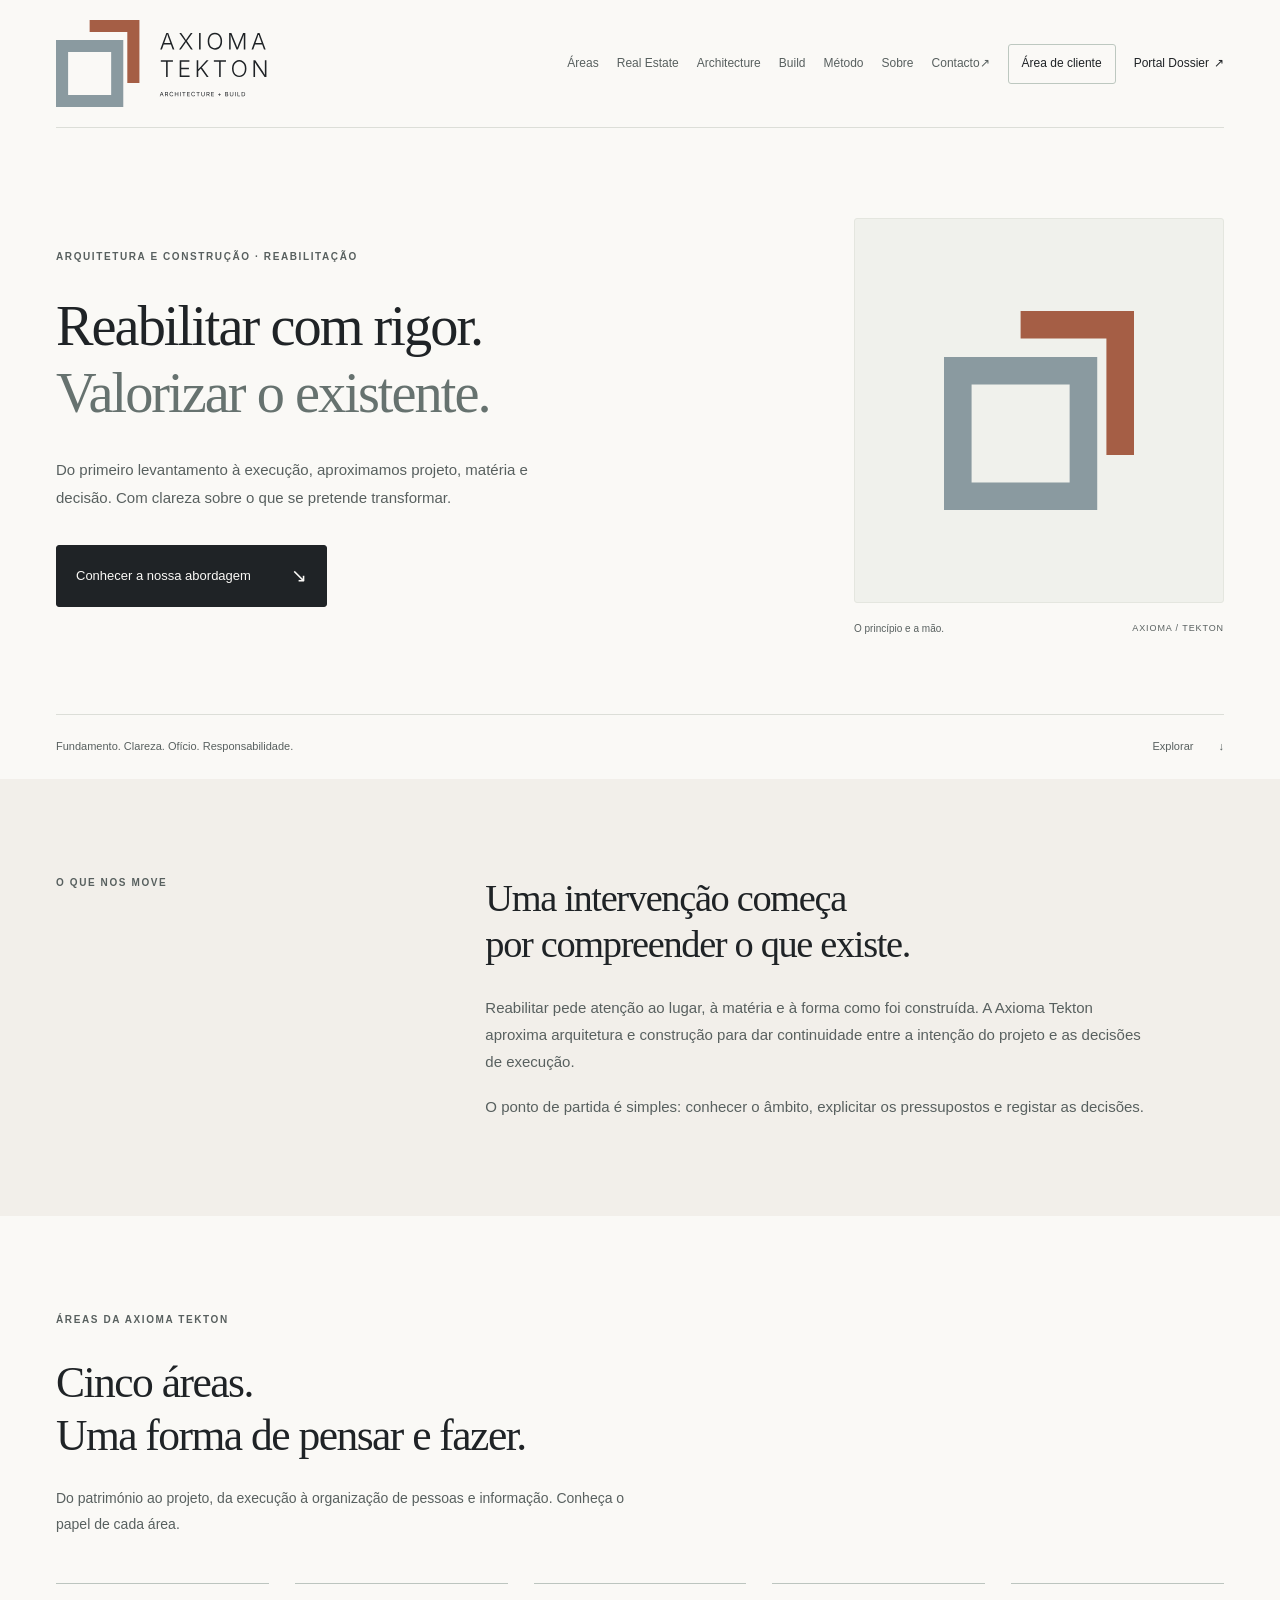
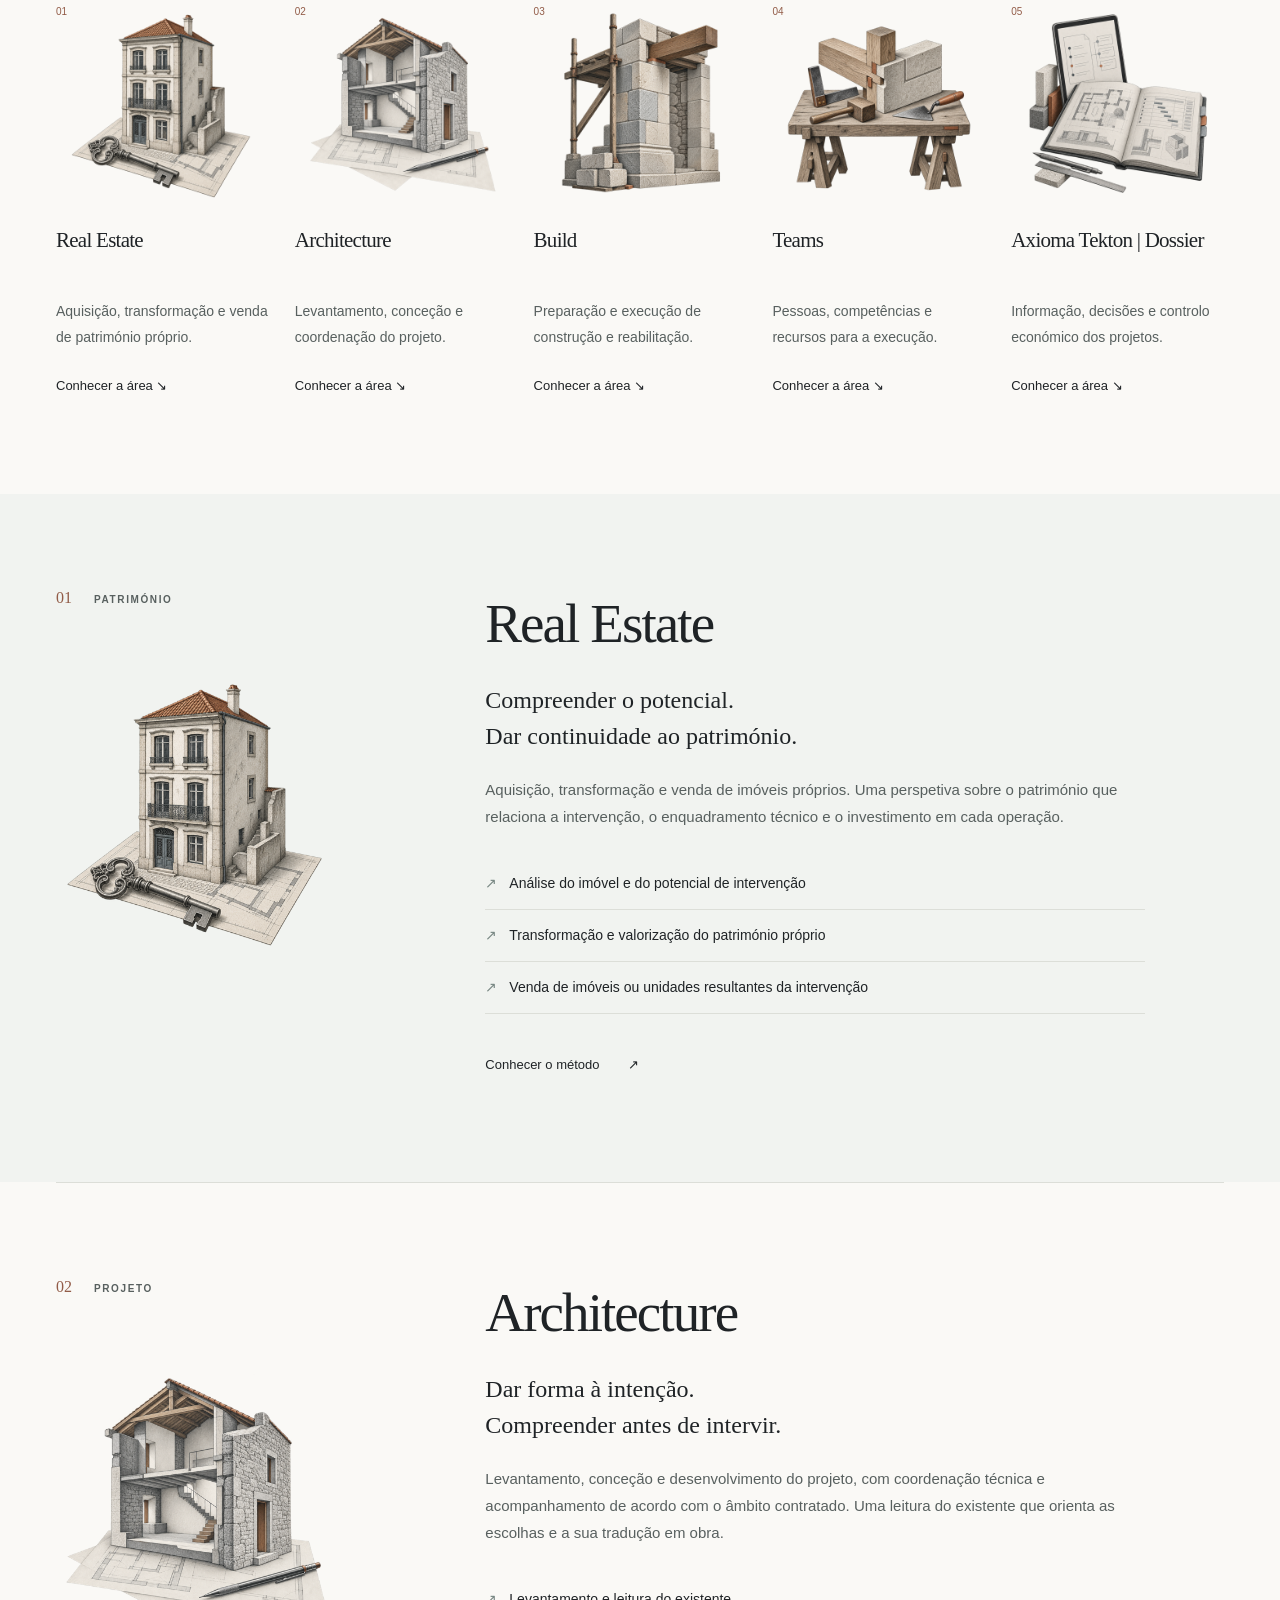
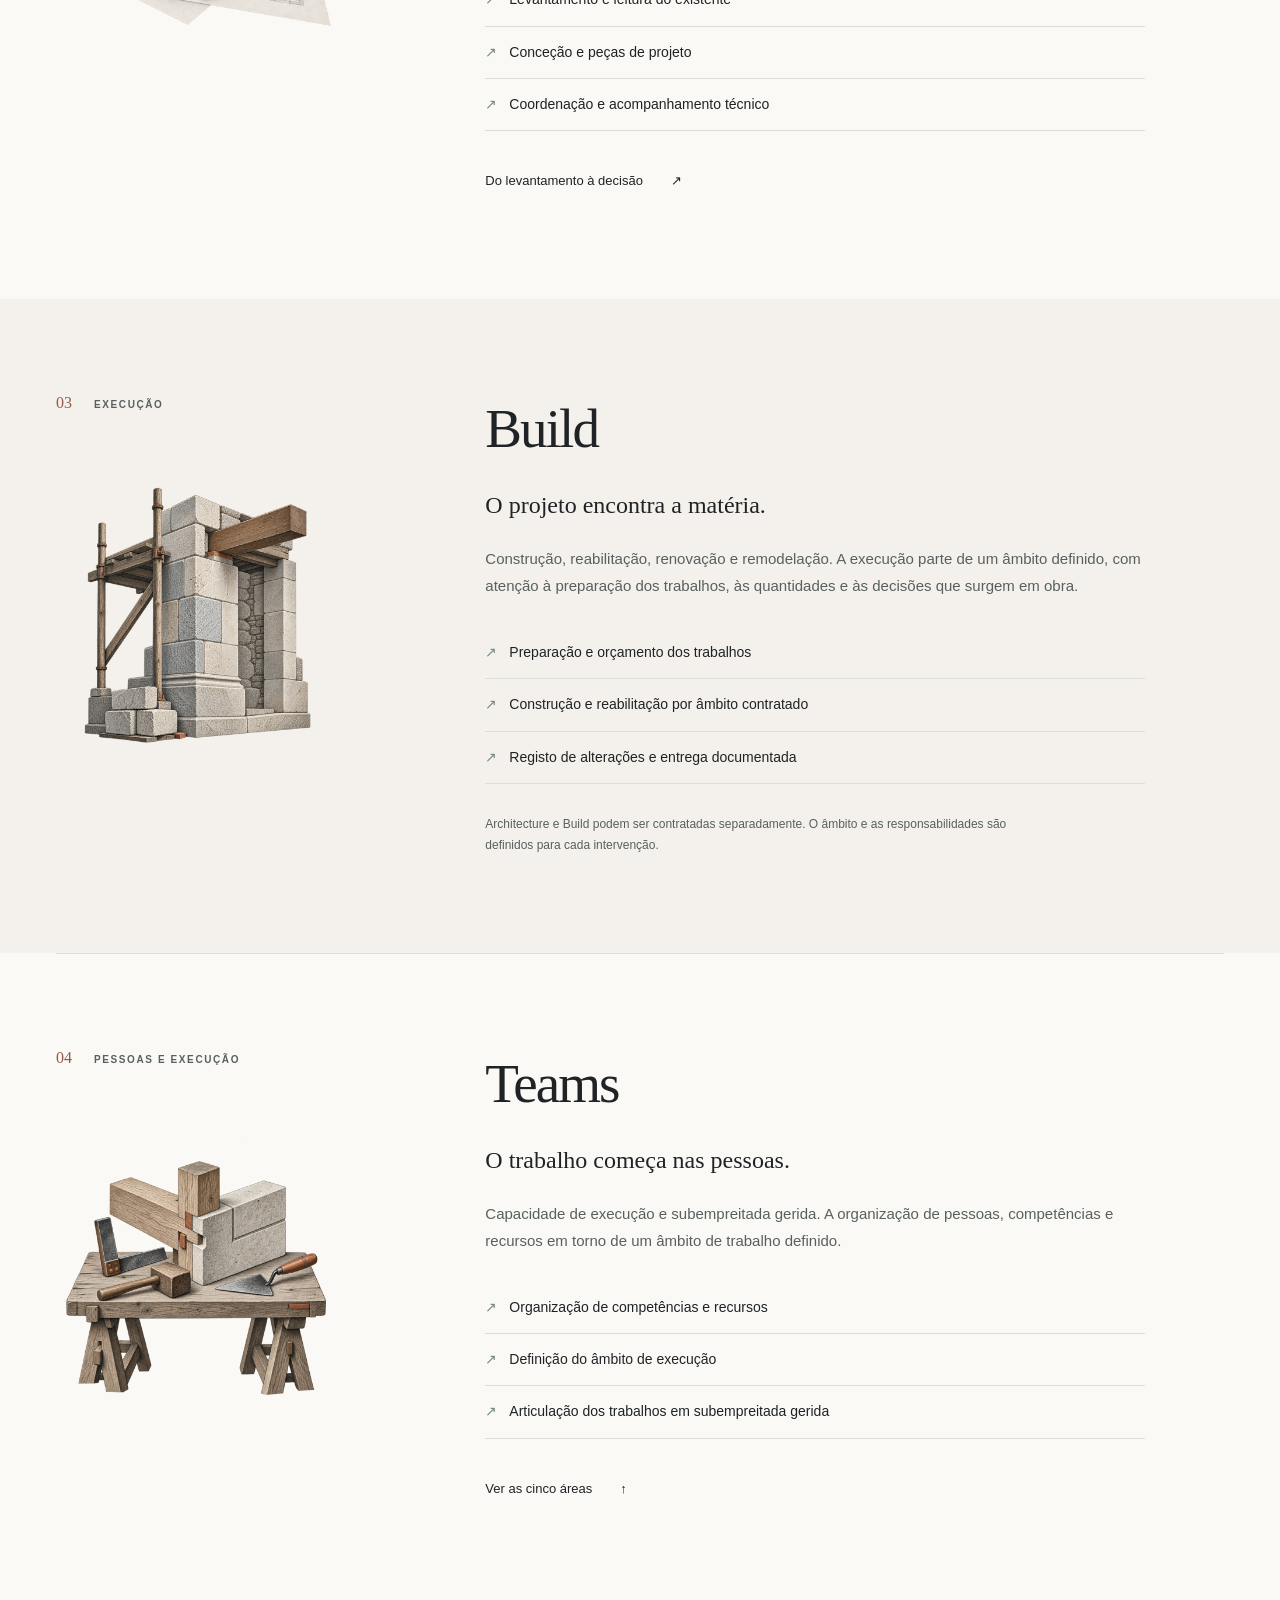
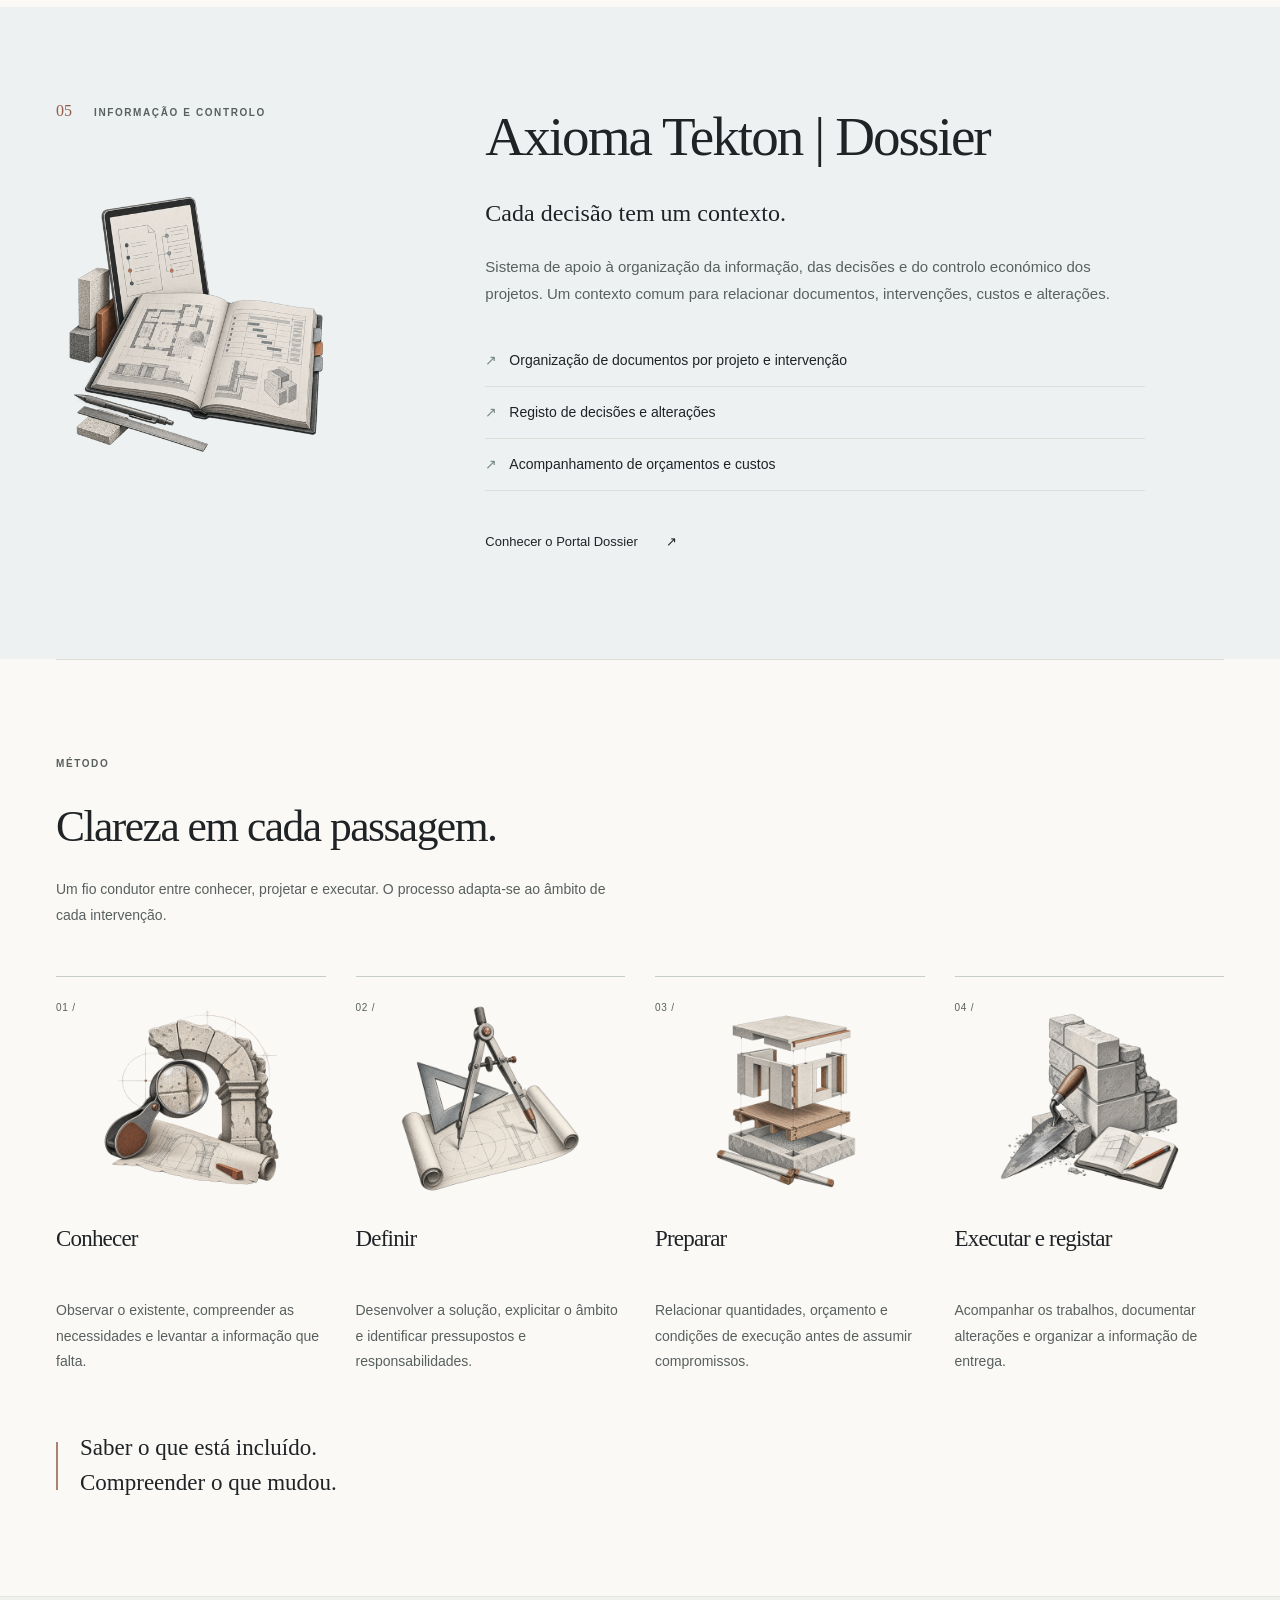
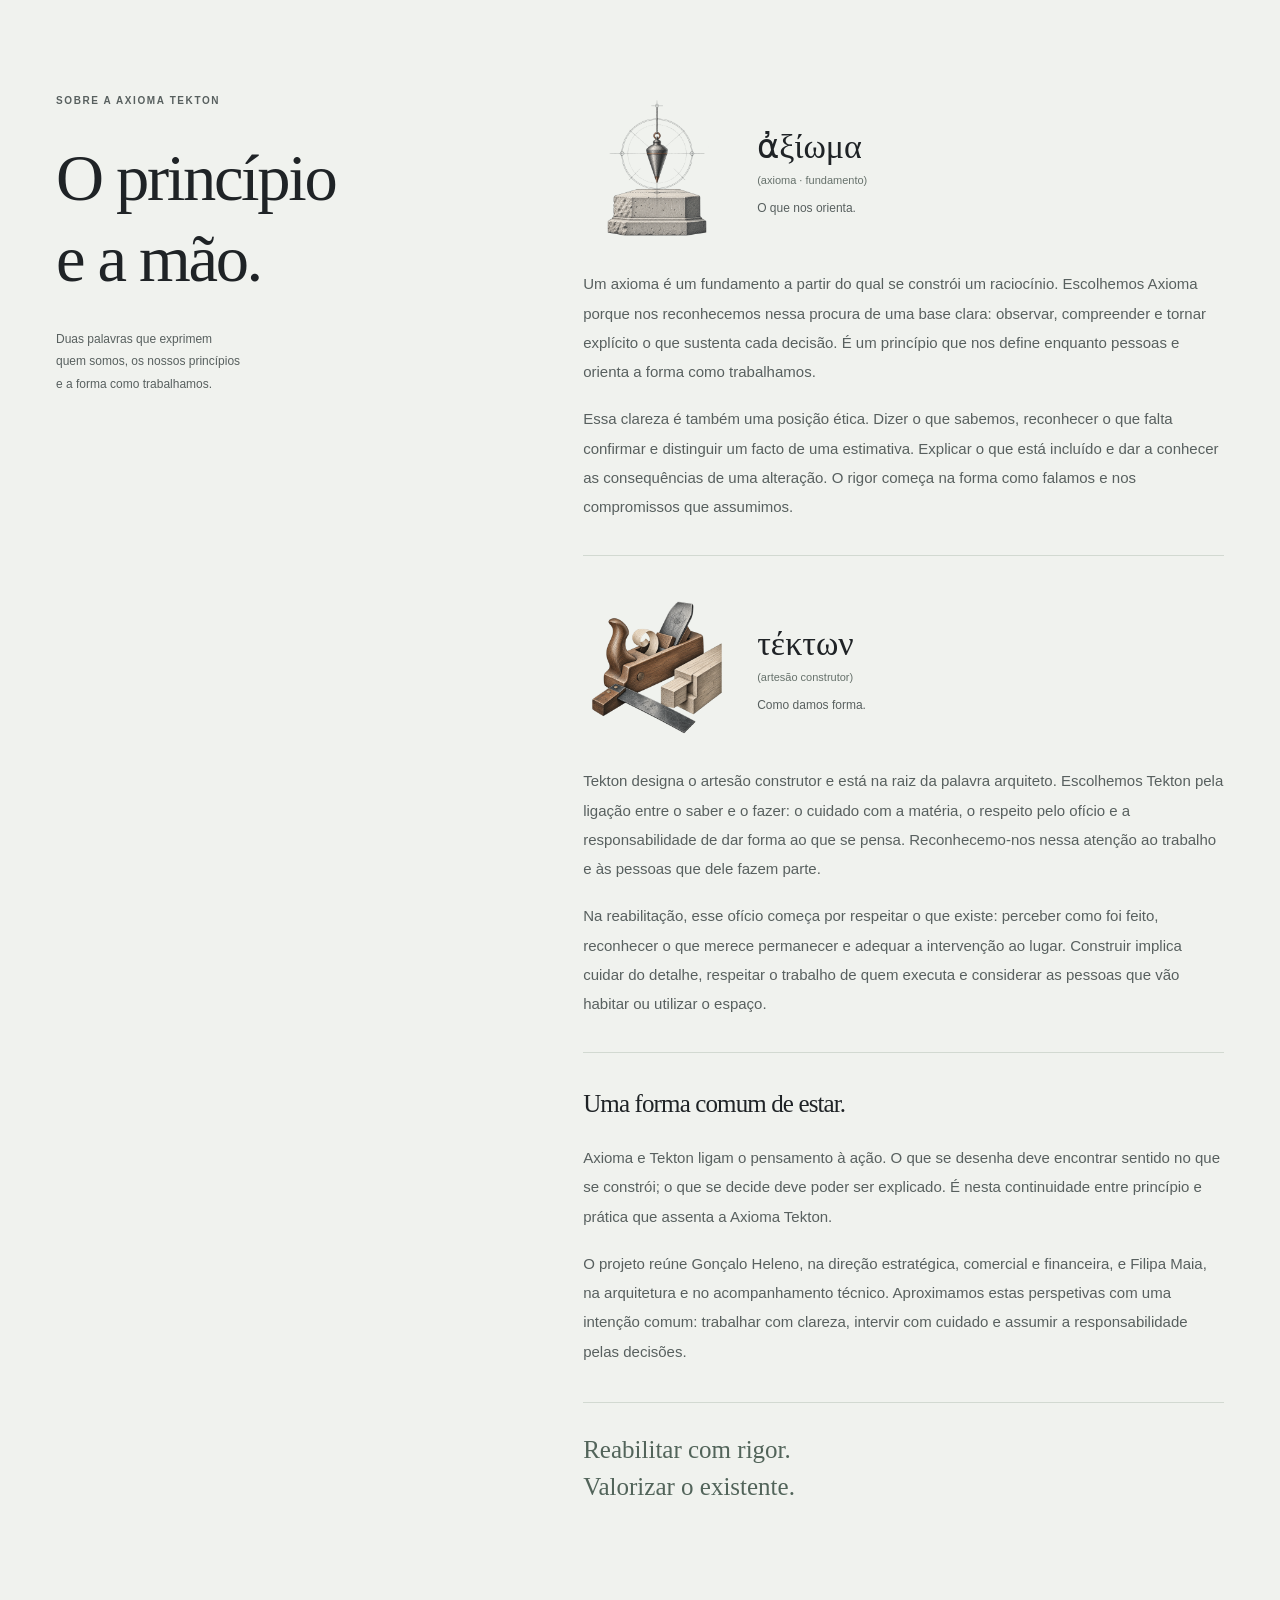
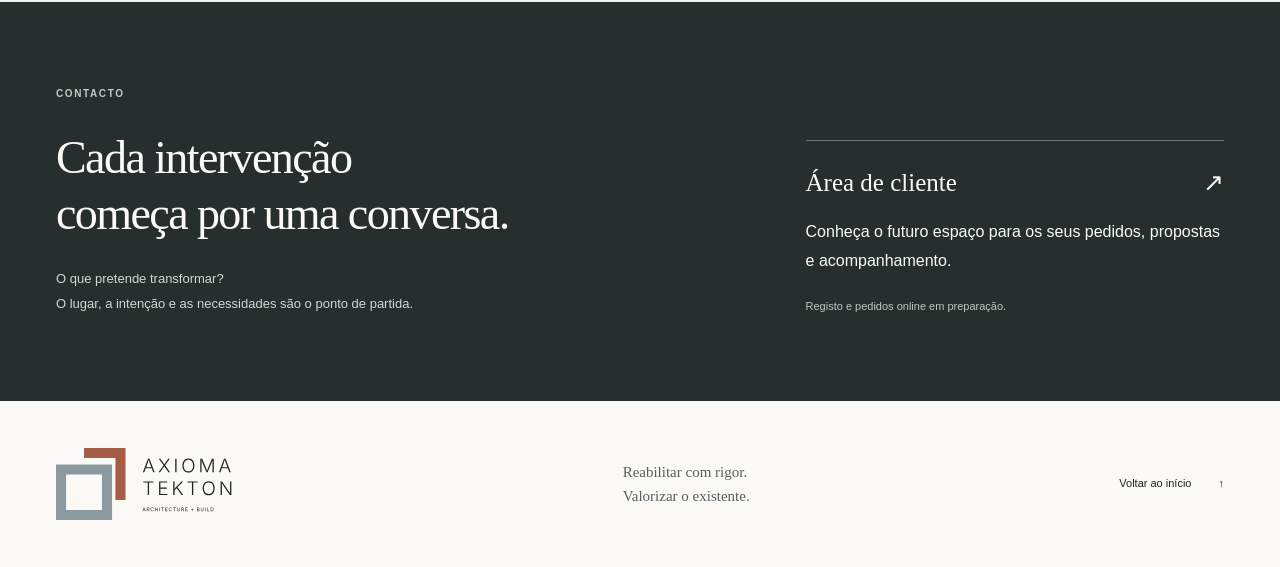
==== commit 451cd632: "Show area engravings in service details" ====
--- a/axiomatekton/index.html
+++ b/axiomatekton/index.html
@@ -1,13 +1,13 @@
 <!doctype html>
-<html lang="pt-PT"><head><meta charset="utf-8"><meta name="viewport" content="width=device-width, initial-scale=1"><title>Axioma Tekton — Architecture + Build</title><meta name="description" content="Arquitetura e construção orientadas para a reabilitação. Reabilitar com rigor. Valorizar o existente. Axioma Tekton · axiomatekton.pt"><meta name="robots" content="noindex, nofollow"><link rel="stylesheet" href="/axiomatekton/editorial.css?v=20261014-1"></head><body><link rel="preload" as="image" href="/axiomatekton/brand/logo.svg"/><link rel="preload" as="image" href="/axiomatekton/brand/symbol.svg"/><a class="skip" href="#conteudo">Saltar para o conteúdo</a><header class="header wrap"><a class="brand" href="#inicio" aria-label="Axioma Tekton — início"><img src="/axiomatekton/brand/logo.svg" width="264" height="104" alt="Axioma Tekton — Architecture + Build"/></a><nav aria-label="Navegação principal"><a href="#visao">Áreas</a><a href="#real-estate">Real Estate</a><a href="#architecture">Architecture</a><a href="#build">Build</a><a href="#metodo">Método</a><a href="#sobre">Sobre</a><a href="#contacto">Contacto<span aria-hidden="true"> ↗</span></a><a class="client-entry" href="/axiomatekton/clientes/">Área de cliente</a><a class="dossier-entry" href="/dossier/">Portal Dossier <span aria-hidden="true">↗</span></a></nav></header>
+<html lang="pt-PT"><head><meta charset="utf-8"><meta name="viewport" content="width=device-width, initial-scale=1"><title>Axioma Tekton — Architecture + Build</title><meta name="description" content="Arquitetura e construção orientadas para a reabilitação. Reabilitar com rigor. Valorizar o existente. Axioma Tekton · axiomatekton.pt"><meta name="robots" content="noindex, nofollow"><link rel="stylesheet" href="/axiomatekton/editorial.css?v=20261014-2"></head><body><link rel="preload" as="image" href="/axiomatekton/brand/logo.svg"/><link rel="preload" as="image" href="/axiomatekton/brand/symbol.svg"/><a class="skip" href="#conteudo">Saltar para o conteúdo</a><header class="header wrap"><a class="brand" href="#inicio" aria-label="Axioma Tekton — início"><img src="/axiomatekton/brand/logo.svg" width="264" height="104" alt="Axioma Tekton — Architecture + Build"/></a><nav aria-label="Navegação principal"><a href="#visao">Áreas</a><a href="#real-estate">Real Estate</a><a href="#architecture">Architecture</a><a href="#build">Build</a><a href="#metodo">Método</a><a href="#sobre">Sobre</a><a href="#contacto">Contacto<span aria-hidden="true"> ↗</span></a><a class="client-entry" href="/axiomatekton/clientes/">Área de cliente</a><a class="dossier-entry" href="/dossier/">Portal Dossier <span aria-hidden="true">↗</span></a></nav></header>
 <main id="conteudo"><section class="hero wrap" id="inicio" aria-labelledby="hero-title"><div class="hero-copy"><p class="eyebrow">Arquitetura e construção · Reabilitação</p><h1 id="hero-title">Reabilitar com rigor.<br/><em>Valorizar o existente.</em></h1><p class="intro">Do primeiro levantamento à execução, aproximamos projeto, matéria e decisão. Com clareza sobre o que se pretende transformar.</p><a class="button" href="#visao">Conhecer a nossa abordagem <span aria-hidden="true">↘</span></a></div><figure class="hero-brand"><div class="symbol-space"><img src="/axiomatekton/brand/symbol.svg" width="124" height="130" alt="Símbolo Axioma Tekton: o existente e a intervenção"/></div><figcaption><span>O princípio e a mão.</span><span>AXIOMA / TEKTON</span></figcaption></figure></section>
 <div class="hero-baseline wrap"><span>Fundamento. Clareza. Ofício. Responsabilidade.</span><a href="#proposta">Explorar <span aria-hidden="true">↓</span></a></div><section class="statement-band" id="proposta"><div class="statement wrap section"><p class="eyebrow">O que nos move</p><div><h2>Uma intervenção começa<br/>por compreender o que existe.</h2><p>Reabilitar pede atenção ao lugar, à matéria e à forma como foi construída. A Axioma Tekton aproxima arquitetura e construção para dar continuidade entre a intenção do projeto e as decisões de execução.</p><p>O ponto de partida é simples: conhecer o âmbito, explicitar os pressupostos e registar as decisões.</p></div></div></section>
 <section class="vision wrap section" id="visao"><div class="section-heading"><p class="eyebrow">Áreas da Axioma Tekton</p><h2>Cinco áreas.<br/>Uma forma de pensar e fazer.</h2><p>Do património ao projeto, da execução à organização de pessoas e informação. Conheça o papel de cada área.</p></div><nav class="area-overview" aria-label="Explorar as cinco áreas"><a href="#real-estate"><span class="overview-art"><span class="overview-number">01</span><img src="/axiomatekton/symbols/area-real-estate-480.png" width="480" height="480" alt="" aria-hidden="true" loading="lazy" decoding="async"></span><h3>Real Estate</h3><p>Aquisição, transformação e venda de património próprio.</p><span class="overview-link">Conhecer a área ↘</span></a><a href="#architecture"><span class="overview-art"><span class="overview-number">02</span><img src="/axiomatekton/symbols/area-architecture-480.png" width="480" height="480" alt="" aria-hidden="true" loading="lazy" decoding="async"></span><h3>Architecture</h3><p>Levantamento, conceção e coordenação do projeto.</p><span class="overview-link">Conhecer a área ↘</span></a><a href="#build"><span class="overview-art"><span class="overview-number">03</span><img src="/axiomatekton/symbols/area-build-480.png" width="480" height="480" alt="" aria-hidden="true" loading="lazy" decoding="async"></span><h3>Build</h3><p>Preparação e execução de construção e reabilitação.</p><span class="overview-link">Conhecer a área ↘</span></a><a href="#teams"><span class="overview-art"><span class="overview-number">04</span><img src="/axiomatekton/symbols/area-teams-480.png" width="480" height="480" alt="" aria-hidden="true" loading="lazy" decoding="async"></span><h3>Teams</h3><p>Pessoas, competências e recursos para a execução.</p><span class="overview-link">Conhecer a área ↘</span></a><a href="#dossier"><span class="overview-art"><span class="overview-number">05</span><img src="/axiomatekton/symbols/area-dossier-480.png" width="480" height="480" alt="" aria-hidden="true" loading="lazy" decoding="async"></span><h3>Axioma Tekton | Dossier</h3><p>Informação, decisões e controlo económico dos projetos.</p><span class="overview-link">Conhecer a área ↘</span></a></nav></section>
-<section class="real-estate-band"><div class="service wrap section" id="real-estate" aria-labelledby="real-estate-title"><div class="section-label"><span class="index">01</span><p class="eyebrow">Património</p></div><div><h2 id="real-estate-title">Real Estate</h2><p class="service-lead">Compreender o potencial.<br/>Dar continuidade ao património.</p><p>Aquisição, transformação e venda de imóveis próprios. Uma perspetiva sobre o património que relaciona a intervenção, o enquadramento técnico e o investimento em cada operação.</p><ul class="scope"><li>Análise do imóvel e do potencial de intervenção</li><li>Transformação e valorização do património próprio</li><li>Venda de imóveis ou unidades resultantes da intervenção</li></ul><a class="text-link" href="#metodo">Conhecer o método <span aria-hidden="true">↗</span></a></div></div></section>
-<section class="service wrap section" id="architecture"><div class="section-label"><span class="index">02</span><p class="eyebrow">Projeto</p></div><div><h2>Architecture</h2><p class="service-lead">Dar forma à intenção.<br/>Compreender antes de intervir.</p><p>Levantamento, conceção e desenvolvimento do projeto, com coordenação técnica e acompanhamento de acordo com o âmbito contratado. Uma leitura do existente que orienta as escolhas e a sua tradução em obra.</p><ul class="scope"><li>Levantamento e leitura do existente</li><li>Conceção e peças de projeto</li><li>Coordenação e acompanhamento técnico</li></ul><a class="text-link" href="#metodo">Do levantamento à decisão <span aria-hidden="true">↗</span></a></div></section>
-<section class="build-band" id="build"><div class="service wrap section"><div class="section-label"><span class="index">03</span><p class="eyebrow">Execução</p></div><div><h2>Build</h2><p class="service-lead">O projeto encontra a matéria.</p><p>Construção, reabilitação, renovação e remodelação. A execução parte de um âmbito definido, com atenção à preparação dos trabalhos, às quantidades e às decisões que surgem em obra.</p><ul class="scope"><li>Preparação e orçamento dos trabalhos</li><li>Construção e reabilitação por âmbito contratado</li><li>Registo de alterações e entrega documentada</li></ul><p class="service-note">Architecture e Build podem ser contratadas separadamente. O âmbito e as responsabilidades são definidos para cada intervenção.</p></div></div></section>
-<section class="service wrap section" id="teams" aria-labelledby="teams-title"><div class="section-label"><span class="index">04</span><p class="eyebrow">Pessoas e execução</p></div><div><h2 id="teams-title">Teams</h2><p class="service-lead">O trabalho começa nas pessoas.</p><p>Capacidade de execução e subempreitada gerida. A organização de pessoas, competências e recursos em torno de um âmbito de trabalho definido.</p><ul class="scope"><li>Organização de competências e recursos</li><li>Definição do âmbito de execução</li><li>Articulação dos trabalhos em subempreitada gerida</li></ul><a class="text-link" href="#visao">Ver as cinco áreas <span aria-hidden="true">↑</span></a></div></section>
-<section class="dossier-band"><div class="service wrap section" id="dossier" aria-labelledby="dossier-title"><div class="section-label"><span class="index">05</span><p class="eyebrow">Informação e controlo</p></div><div><h2 id="dossier-title">Axioma Tekton | Dossier</h2><p class="service-lead">Cada decisão tem um contexto.</p><p>Sistema de apoio à organização da informação, das decisões e do controlo económico dos projetos. Um contexto comum para relacionar documentos, intervenções, custos e alterações.</p><ul class="scope"><li>Organização de documentos por projeto e intervenção</li><li>Registo de decisões e alterações</li><li>Acompanhamento de orçamentos e custos</li></ul><a class="text-link" href="/dossier/">Conhecer o Portal Dossier <span aria-hidden="true">↗</span></a></div></div></section>
+<section class="real-estate-band"><div class="service wrap section" id="real-estate" aria-labelledby="real-estate-title"><div class="section-label"><div class="section-label-head"><span class="index">01</span><p class="eyebrow">Património</p></div><img class="service-art" src="/axiomatekton/symbols/area-real-estate-480.png" width="480" height="480" alt="" aria-hidden="true" loading="lazy" decoding="async"></div><div><h2 id="real-estate-title">Real Estate</h2><p class="service-lead">Compreender o potencial.<br/>Dar continuidade ao património.</p><p>Aquisição, transformação e venda de imóveis próprios. Uma perspetiva sobre o património que relaciona a intervenção, o enquadramento técnico e o investimento em cada operação.</p><ul class="scope"><li>Análise do imóvel e do potencial de intervenção</li><li>Transformação e valorização do património próprio</li><li>Venda de imóveis ou unidades resultantes da intervenção</li></ul><a class="text-link" href="#metodo">Conhecer o método <span aria-hidden="true">↗</span></a></div></div></section>
+<section class="service wrap section" id="architecture"><div class="section-label"><div class="section-label-head"><span class="index">02</span><p class="eyebrow">Projeto</p></div><img class="service-art" src="/axiomatekton/symbols/area-architecture-480.png" width="480" height="480" alt="" aria-hidden="true" loading="lazy" decoding="async"></div><div><h2>Architecture</h2><p class="service-lead">Dar forma à intenção.<br/>Compreender antes de intervir.</p><p>Levantamento, conceção e desenvolvimento do projeto, com coordenação técnica e acompanhamento de acordo com o âmbito contratado. Uma leitura do existente que orienta as escolhas e a sua tradução em obra.</p><ul class="scope"><li>Levantamento e leitura do existente</li><li>Conceção e peças de projeto</li><li>Coordenação e acompanhamento técnico</li></ul><a class="text-link" href="#metodo">Do levantamento à decisão <span aria-hidden="true">↗</span></a></div></section>
+<section class="build-band" id="build"><div class="service wrap section"><div class="section-label"><div class="section-label-head"><span class="index">03</span><p class="eyebrow">Execução</p></div><img class="service-art" src="/axiomatekton/symbols/area-build-480.png" width="480" height="480" alt="" aria-hidden="true" loading="lazy" decoding="async"></div><div><h2>Build</h2><p class="service-lead">O projeto encontra a matéria.</p><p>Construção, reabilitação, renovação e remodelação. A execução parte de um âmbito definido, com atenção à preparação dos trabalhos, às quantidades e às decisões que surgem em obra.</p><ul class="scope"><li>Preparação e orçamento dos trabalhos</li><li>Construção e reabilitação por âmbito contratado</li><li>Registo de alterações e entrega documentada</li></ul><p class="service-note">Architecture e Build podem ser contratadas separadamente. O âmbito e as responsabilidades são definidos para cada intervenção.</p></div></div></section>
+<section class="service wrap section" id="teams" aria-labelledby="teams-title"><div class="section-label"><div class="section-label-head"><span class="index">04</span><p class="eyebrow">Pessoas e execução</p></div><img class="service-art" src="/axiomatekton/symbols/area-teams-480.png" width="480" height="480" alt="" aria-hidden="true" loading="lazy" decoding="async"></div><div><h2 id="teams-title">Teams</h2><p class="service-lead">O trabalho começa nas pessoas.</p><p>Capacidade de execução e subempreitada gerida. A organização de pessoas, competências e recursos em torno de um âmbito de trabalho definido.</p><ul class="scope"><li>Organização de competências e recursos</li><li>Definição do âmbito de execução</li><li>Articulação dos trabalhos em subempreitada gerida</li></ul><a class="text-link" href="#visao">Ver as cinco áreas <span aria-hidden="true">↑</span></a></div></section>
+<section class="dossier-band"><div class="service wrap section" id="dossier" aria-labelledby="dossier-title"><div class="section-label"><div class="section-label-head"><span class="index">05</span><p class="eyebrow">Informação e controlo</p></div><img class="service-art" src="/axiomatekton/symbols/area-dossier-480.png" width="480" height="480" alt="" aria-hidden="true" loading="lazy" decoding="async"></div><div><h2 id="dossier-title">Axioma Tekton | Dossier</h2><p class="service-lead">Cada decisão tem um contexto.</p><p>Sistema de apoio à organização da informação, das decisões e do controlo económico dos projetos. Um contexto comum para relacionar documentos, intervenções, custos e alterações.</p><ul class="scope"><li>Organização de documentos por projeto e intervenção</li><li>Registo de decisões e alterações</li><li>Acompanhamento de orçamentos e custos</li></ul><a class="text-link" href="/dossier/">Conhecer o Portal Dossier <span aria-hidden="true">↗</span></a></div></div></section>
 <section class="method wrap section" id="metodo"><div class="section-heading"><p class="eyebrow">Método</p><h2>Clareza em cada passagem.</h2><p>Um fio condutor entre conhecer, projetar e executar. O processo adapta-se ao âmbito de cada intervenção.</p></div><ol class="steps"><li><div class="step-sign"><span class="step-number">01 /</span><img src="/axiomatekton/symbols/conhecer-480.png" width="480" height="480" alt="" aria-hidden="true" loading="lazy"></div><h3>Conhecer</h3><p>Observar o existente, compreender as necessidades e levantar a informação que falta.</p></li><li><div class="step-sign"><span class="step-number">02 /</span><img src="/axiomatekton/symbols/definir-480.png" width="480" height="480" alt="" aria-hidden="true" loading="lazy"></div><h3>Definir</h3><p>Desenvolver a solução, explicitar o âmbito e identificar pressupostos e responsabilidades.</p></li><li><div class="step-sign"><span class="step-number">03 /</span><img src="/axiomatekton/symbols/preparar-480.png" width="480" height="480" alt="" aria-hidden="true" loading="lazy"></div><h3>Preparar</h3><p>Relacionar quantidades, orçamento e condições de execução antes de assumir compromissos.</p></li><li><div class="step-sign"><span class="step-number">04 /</span><img src="/axiomatekton/symbols/executar-480.png" width="480" height="480" alt="" aria-hidden="true" loading="lazy"></div><h3>Executar e registar</h3><p>Acompanhar os trabalhos, documentar alterações e organizar a informação de entrega.</p></li></ol><div class="method-close"><span class="small-mark" aria-hidden="true"></span><p>Saber o que está incluído.<br/>Compreender o que mudou.</p></div></section>
 <section class="about-band" id="sobre" aria-labelledby="about-title"><div class="about wrap section"><div class="about-heading"><p class="eyebrow">Sobre a Axioma Tekton</p><h2 id="about-title">O princípio<br/>e a mão.</h2><p class="about-margin">Duas palavras que exprimem<br/>quem somos, os nossos princípios<br/>e a forma como trabalhamos.</p></div><div class="about-copy"><div class="about-chapter"><div class="word-heading"><img src="/axiomatekton/symbols/axioma-480.png" width="480" height="480" alt="" aria-hidden="true" loading="lazy"><h3><span class="greek-word" lang="grc">ἀξίωμα</span> <span class="word-translation">(axioma · fundamento)</span><span>O que nos orienta.</span></h3></div><p>Um axioma é um fundamento a partir do qual se constrói um raciocínio. Escolhemos Axioma porque nos reconhecemos nessa procura de uma base clara: observar, compreender e tornar explícito o que sustenta cada decisão. É um princípio que nos define enquanto pessoas e orienta a forma como trabalhamos.</p><p>Essa clareza é também uma posição ética. Dizer o que sabemos, reconhecer o que falta confirmar e distinguir um facto de uma estimativa. Explicar o que está incluído e dar a conhecer as consequências de uma alteração. O rigor começa na forma como falamos e nos compromissos que assumimos.</p></div><div class="about-chapter"><div class="word-heading"><img src="/axiomatekton/symbols/tekton-480.png" width="480" height="480" alt="" aria-hidden="true" loading="lazy"><h3><span class="greek-word" lang="grc">τέκτων</span> <span class="word-translation">(artesão construtor)</span><span>Como damos forma.</span></h3></div><p>Tekton designa o artesão construtor e está na raiz da palavra arquiteto. Escolhemos Tekton pela ligação entre o saber e o fazer: o cuidado com a matéria, o respeito pelo ofício e a responsabilidade de dar forma ao que se pensa. Reconhecemo-nos nessa atenção ao trabalho e às pessoas que dele fazem parte.</p><p>Na reabilitação, esse ofício começa por respeitar o que existe: perceber como foi feito, reconhecer o que merece permanecer e adequar a intervenção ao lugar. Construir implica cuidar do detalhe, respeitar o trabalho de quem executa e considerar as pessoas que vão habitar ou utilizar o espaço.</p></div><div class="about-chapter about-together"><h3>Uma forma comum de estar.</h3><p>Axioma e Tekton ligam o pensamento à ação. O que se desenha deve encontrar sentido no que se constrói; o que se decide deve poder ser explicado. É nesta continuidade entre princípio e prática que assenta a Axioma Tekton.</p><p>O projeto reúne Gonçalo Heleno, na direção estratégica, comercial e financeira, e Filipa Maia, na arquitetura e no acompanhamento técnico. Aproximamos estas perspetivas com uma intenção comum: trabalhar com clareza, intervir com cuidado e assumir a responsabilidade pelas decisões.</p></div><p class="about-signature">Reabilitar com rigor.<br/>Valorizar o existente.</p></div></div></section>
 <section class="contact-band" id="contacto"><div class="contact wrap"><div><p class="eyebrow">Contacto</p><h2>Cada intervenção<br/>começa por uma conversa.</h2><p>O que pretende transformar?<br/>O lugar, a intenção e as necessidades são o ponto de partida.</p></div><div class="contact-details"><a class="client-contact" href="/axiomatekton/clientes/">Área de cliente <span aria-hidden="true">↗</span></a><p>Conheça o futuro espaço para os seus pedidos, propostas e acompanhamento.</p><p class="contact-availability">Registo e pedidos online em preparação.</p></div></div></section>
--- a/axiomatekton/editorial.css
+++ b/axiomatekton/editorial.css
@@ -71,3 +71,11 @@
 .overview-art img{width:196px;height:196px;object-fit:contain}
 @media(max-width:760px){.overview-art{min-height:162px;margin-bottom:18px}.overview-art img{width:148px;height:148px}}
 @media(max-width:390px){.overview-art{min-height:145px}.overview-art img{width:138px;height:138px}}
+
+/* Area details: the same commissioned engraving beneath each numbered label. */
+.service .section-label{display:flex;flex-direction:column;align-items:flex-start;gap:0}
+.section-label-head{display:flex;align-items:baseline;gap:22px}
+.service-art{display:block;width:min(100%,280px);height:auto;aspect-ratio:1;object-fit:contain;margin-top:36px}
+@media(max-width:1100px){.service-art{width:min(100%,230px);margin-top:30px}}
+@media(max-width:760px){.service-art{width:150px;margin-top:18px}.service .section-label{margin-bottom:0}}
+@media(max-width:390px){.service-art{width:132px}}
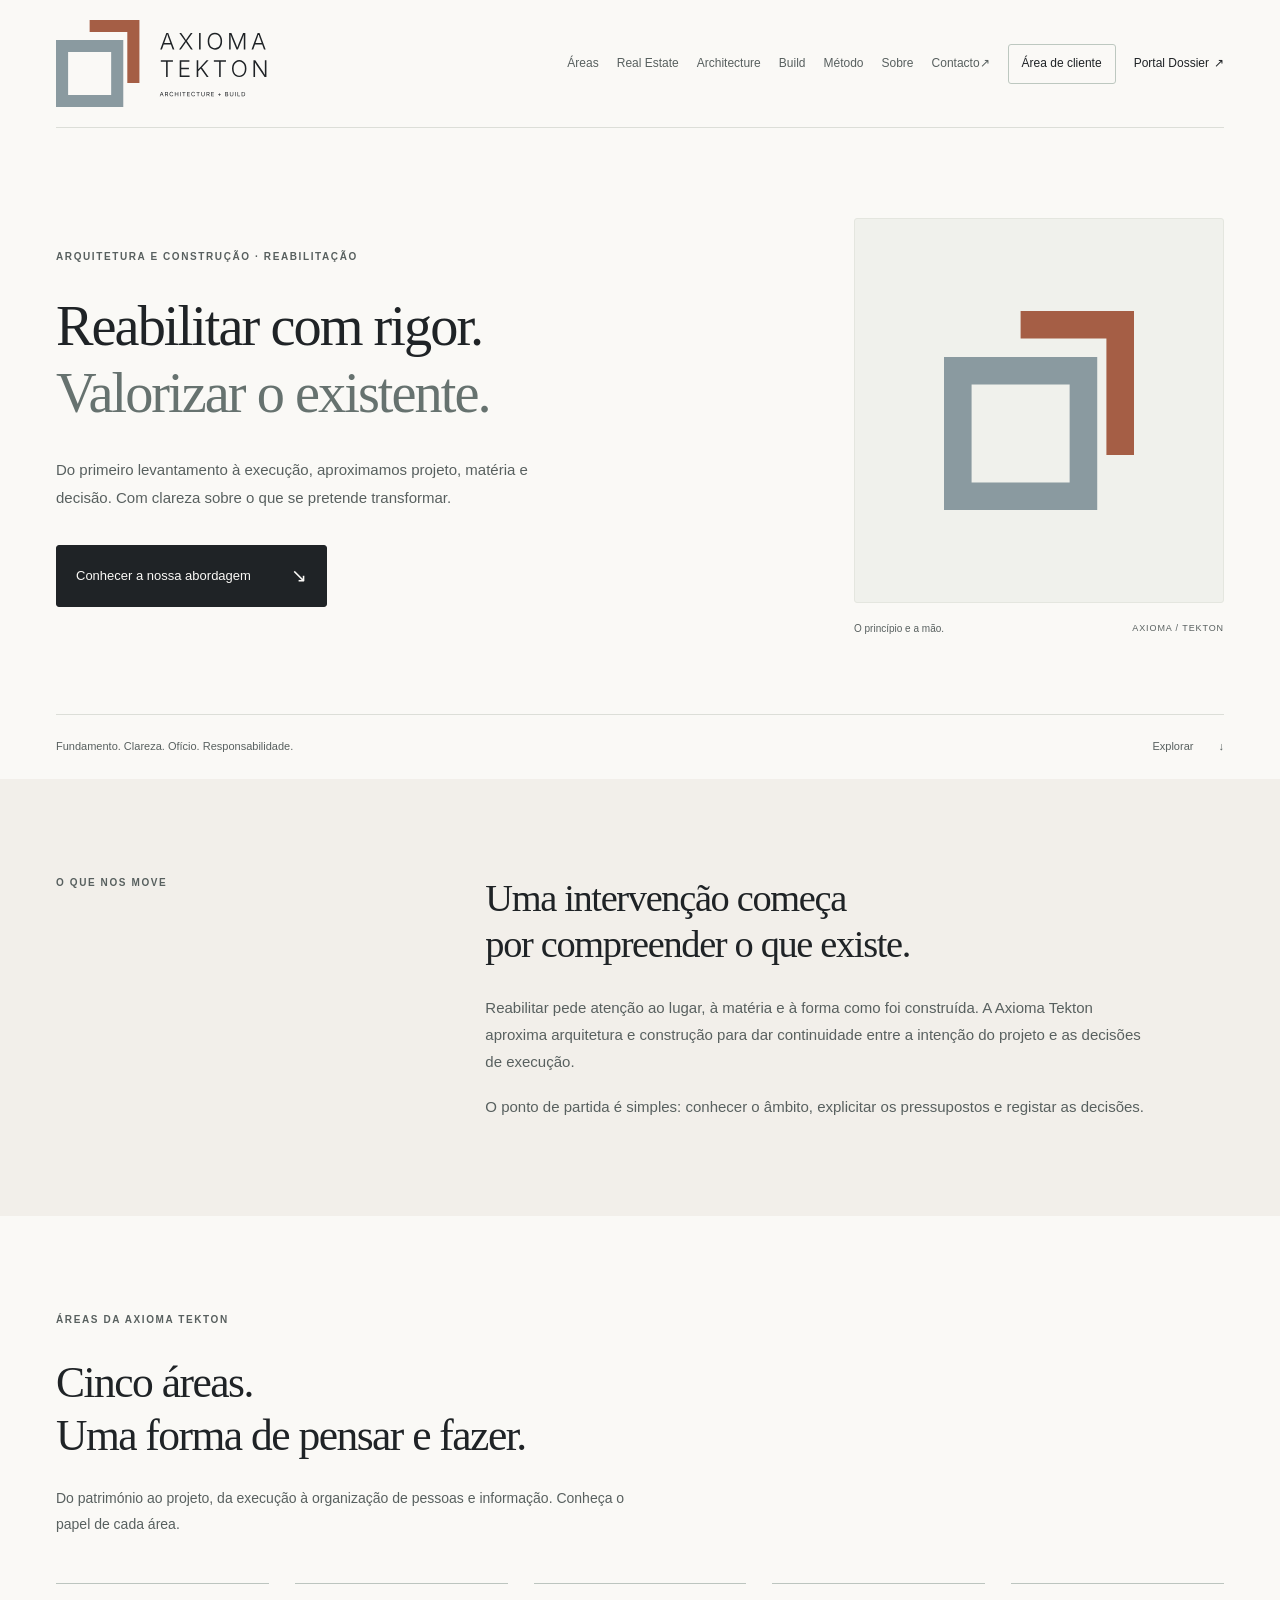
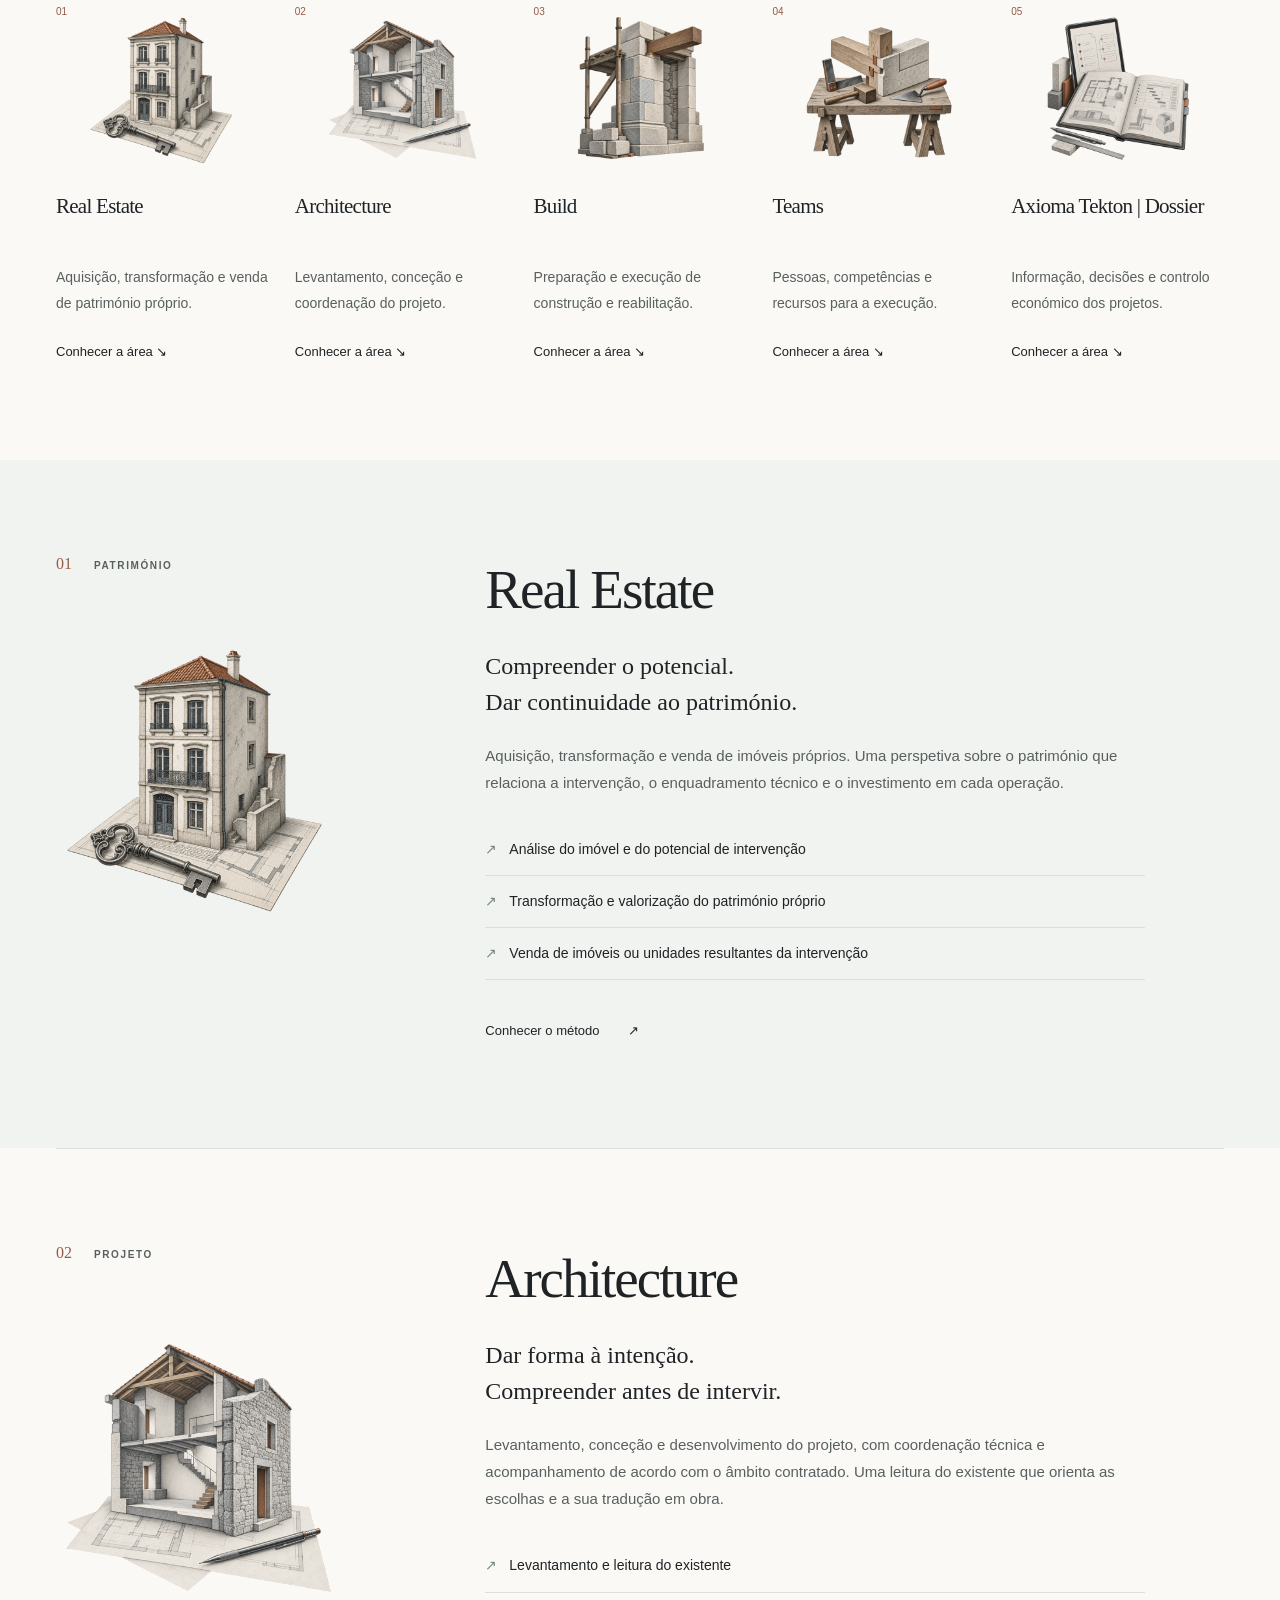
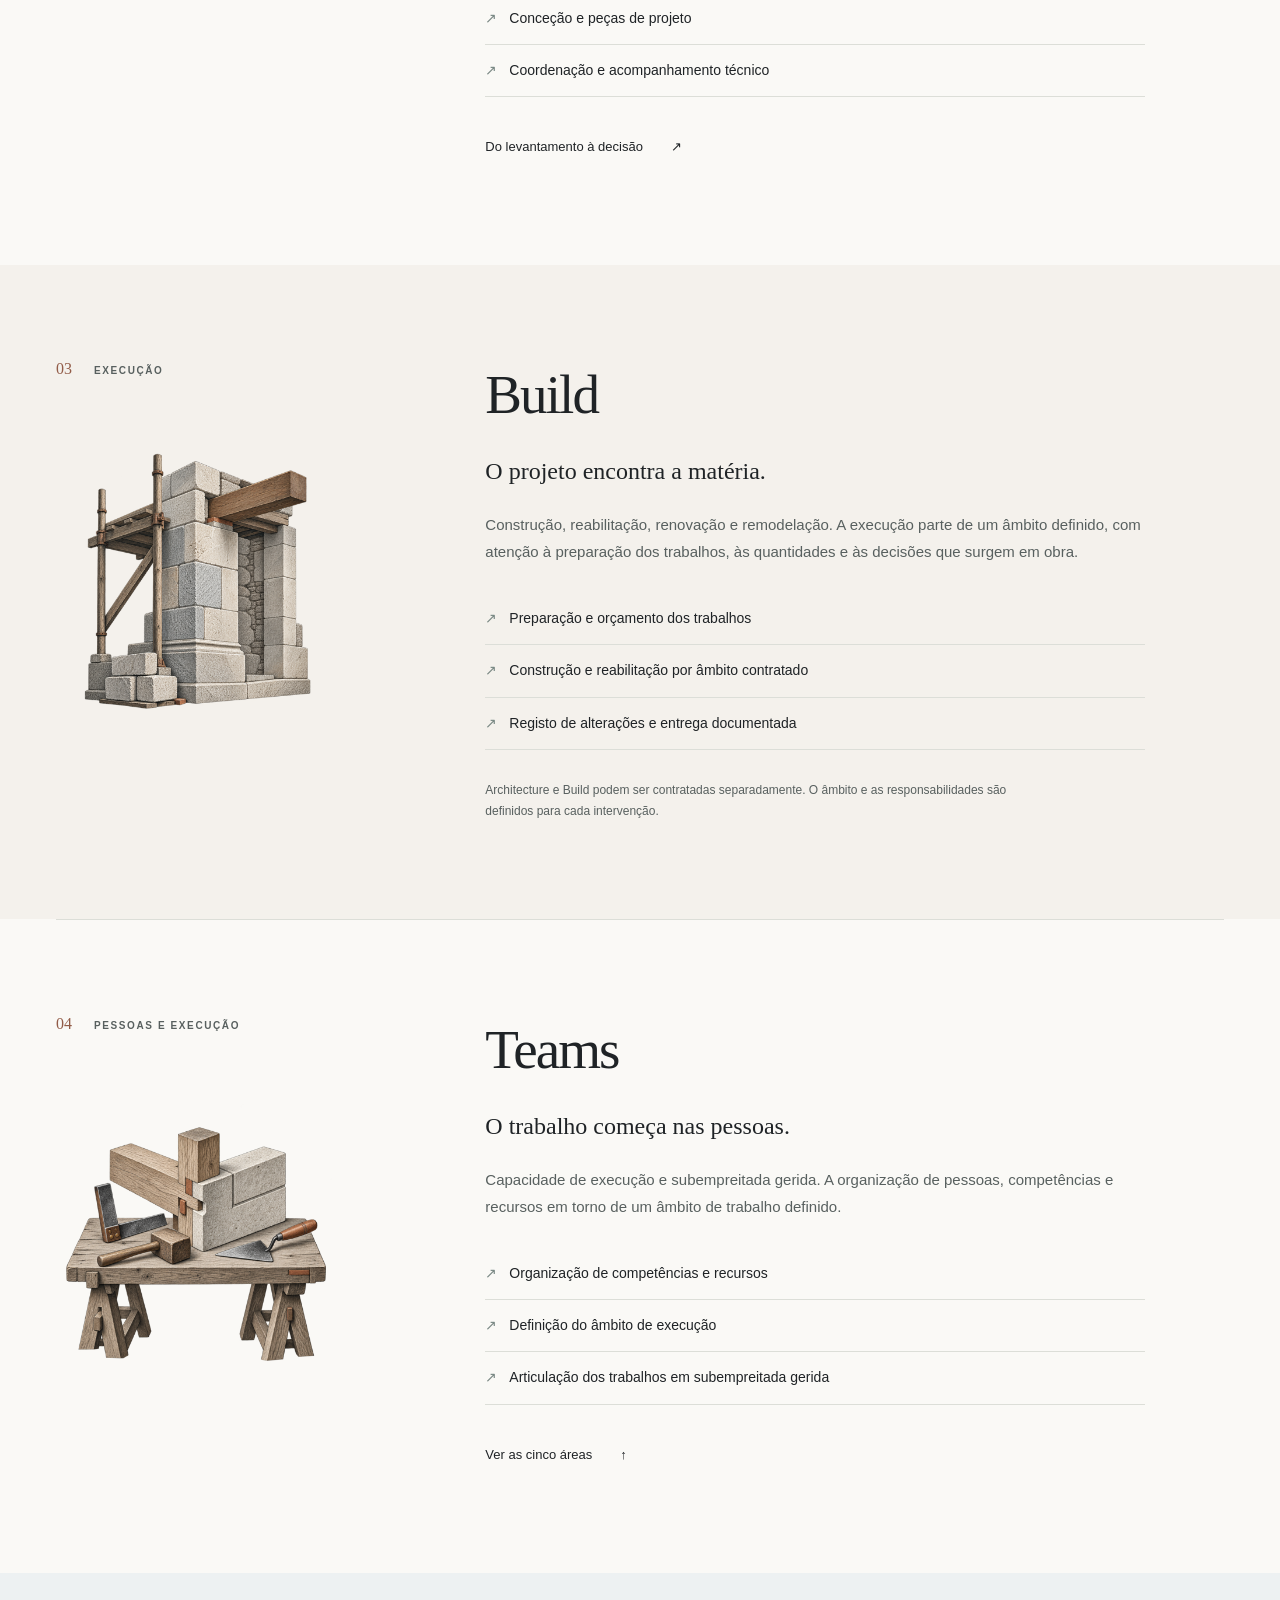
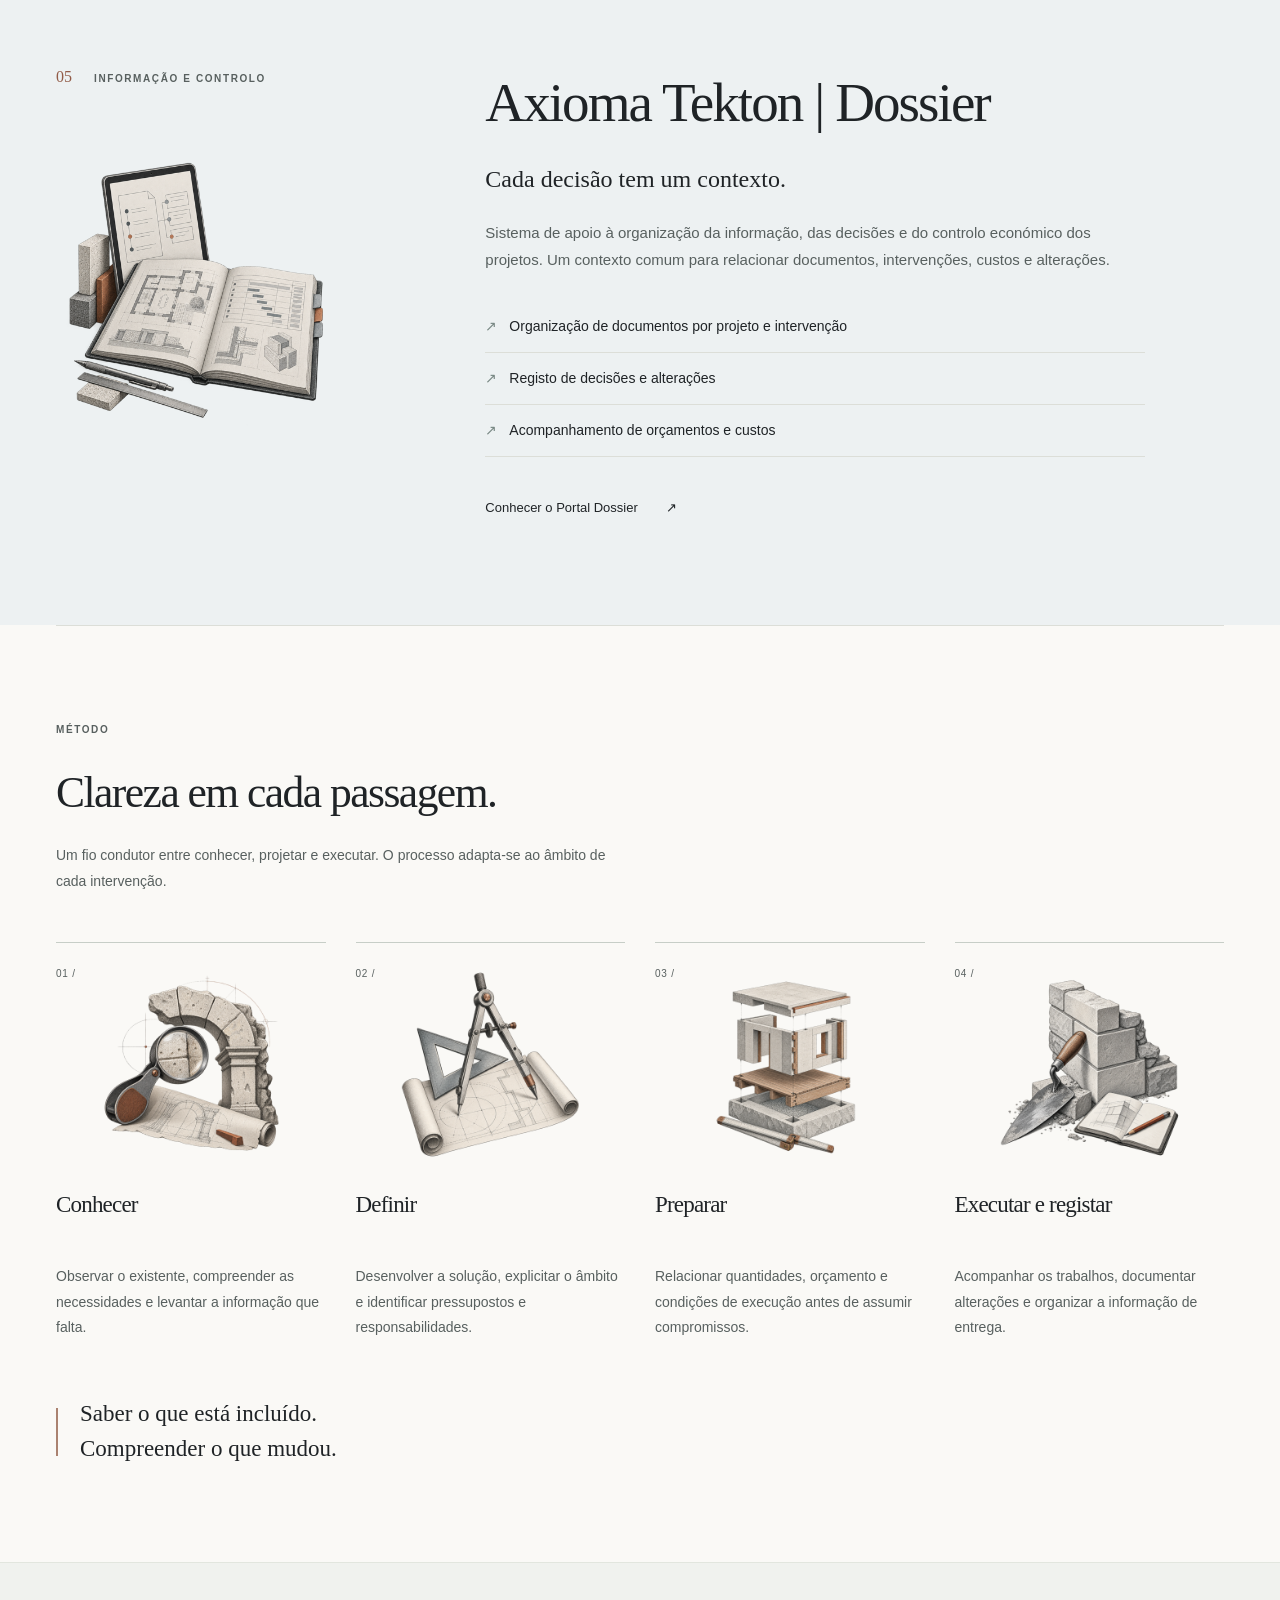
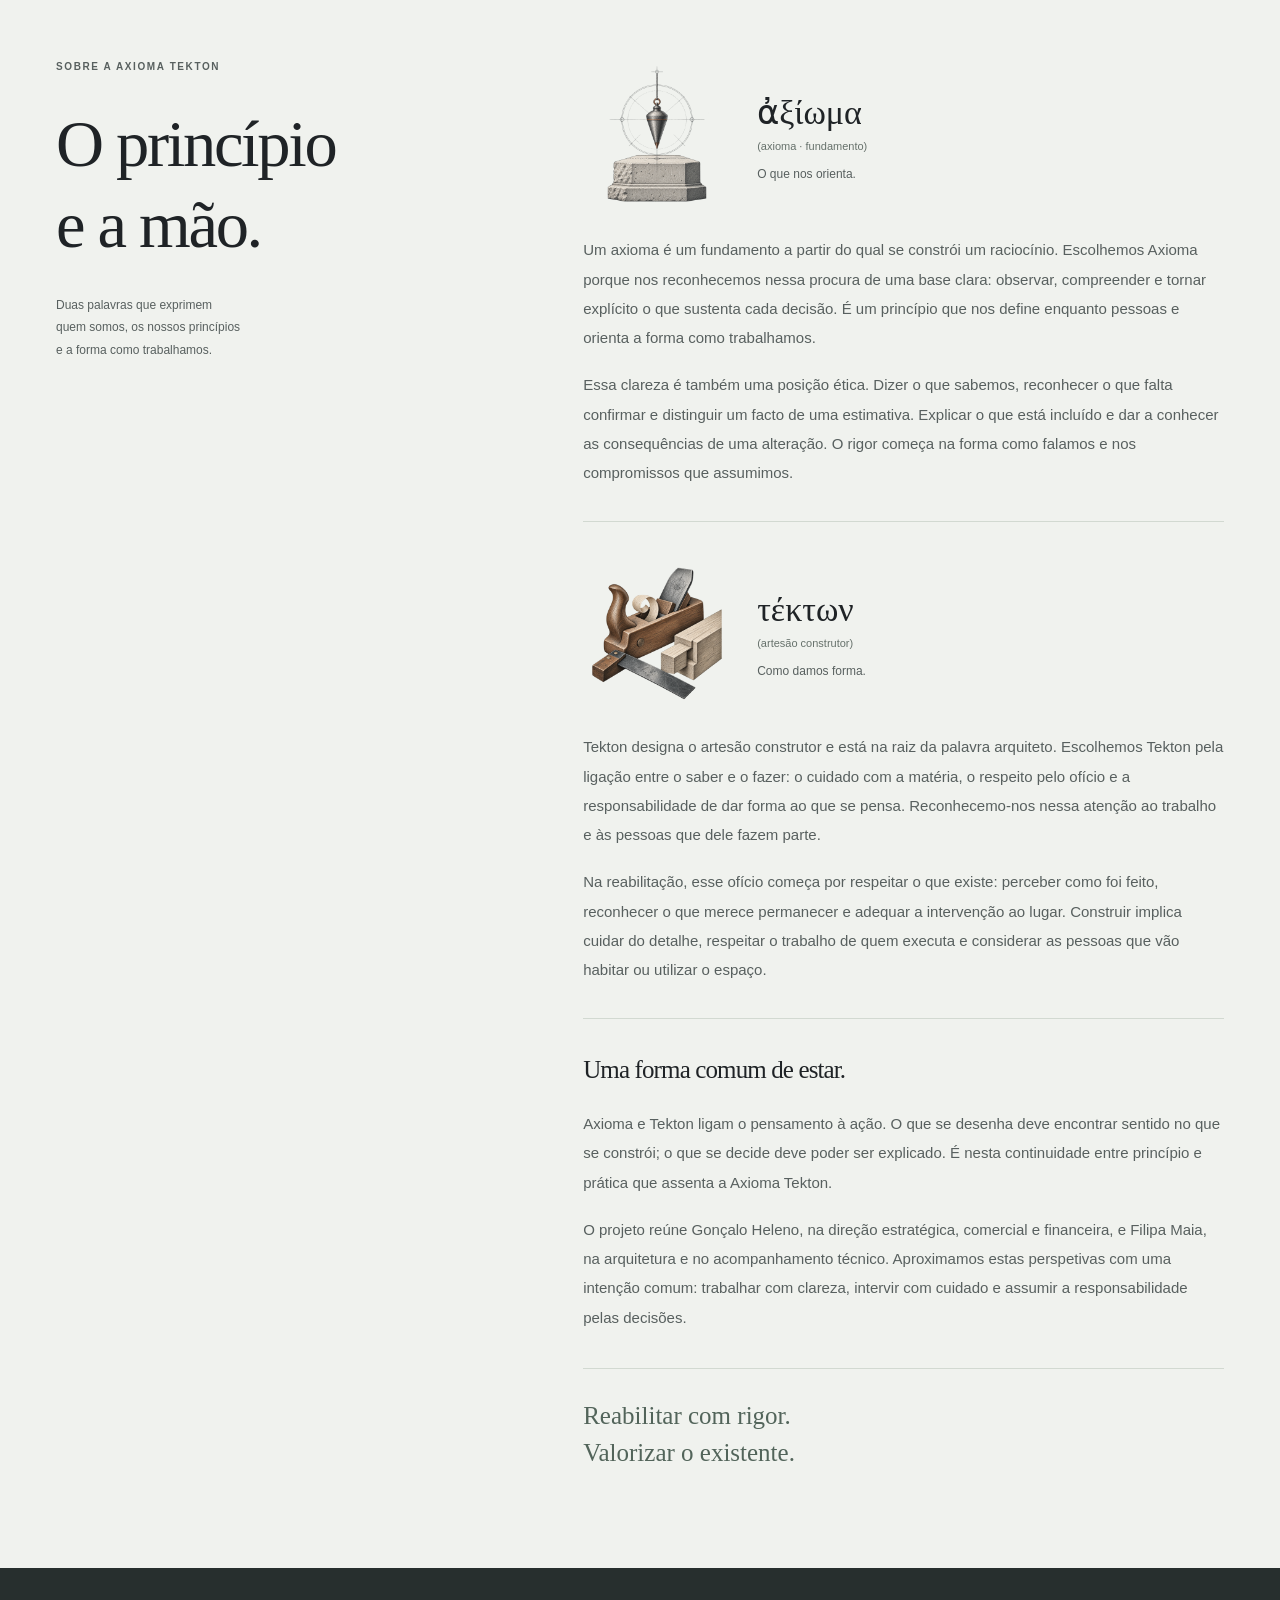
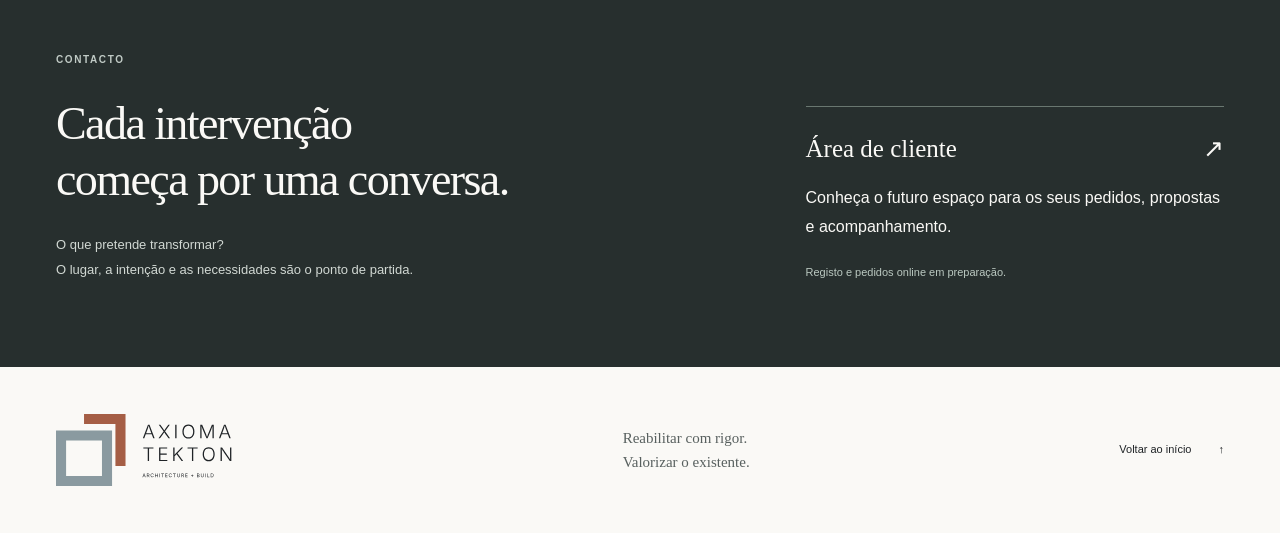
==== commit f9673599: "Refine five-area image scale" ====
--- a/axiomatekton/index.html
+++ b/axiomatekton/index.html
@@ -1,5 +1,5 @@
 <!doctype html>
-<html lang="pt-PT"><head><meta charset="utf-8"><meta name="viewport" content="width=device-width, initial-scale=1"><title>Axioma Tekton — Architecture + Build</title><meta name="description" content="Arquitetura e construção orientadas para a reabilitação. Reabilitar com rigor. Valorizar o existente. Axioma Tekton · axiomatekton.pt"><meta name="robots" content="noindex, nofollow"><link rel="stylesheet" href="/axiomatekton/editorial.css?v=20261014-2"></head><body><link rel="preload" as="image" href="/axiomatekton/brand/logo.svg"/><link rel="preload" as="image" href="/axiomatekton/brand/symbol.svg"/><a class="skip" href="#conteudo">Saltar para o conteúdo</a><header class="header wrap"><a class="brand" href="#inicio" aria-label="Axioma Tekton — início"><img src="/axiomatekton/brand/logo.svg" width="264" height="104" alt="Axioma Tekton — Architecture + Build"/></a><nav aria-label="Navegação principal"><a href="#visao">Áreas</a><a href="#real-estate">Real Estate</a><a href="#architecture">Architecture</a><a href="#build">Build</a><a href="#metodo">Método</a><a href="#sobre">Sobre</a><a href="#contacto">Contacto<span aria-hidden="true"> ↗</span></a><a class="client-entry" href="/axiomatekton/clientes/">Área de cliente</a><a class="dossier-entry" href="/dossier/">Portal Dossier <span aria-hidden="true">↗</span></a></nav></header>
+<html lang="pt-PT"><head><meta charset="utf-8"><meta name="viewport" content="width=device-width, initial-scale=1"><title>Axioma Tekton — Architecture + Build</title><meta name="description" content="Arquitetura e construção orientadas para a reabilitação. Reabilitar com rigor. Valorizar o existente. Axioma Tekton · axiomatekton.pt"><meta name="robots" content="noindex, nofollow"><link rel="stylesheet" href="/axiomatekton/editorial.css?v=20261014-3"></head><body><link rel="preload" as="image" href="/axiomatekton/brand/logo.svg"/><link rel="preload" as="image" href="/axiomatekton/brand/symbol.svg"/><a class="skip" href="#conteudo">Saltar para o conteúdo</a><header class="header wrap"><a class="brand" href="#inicio" aria-label="Axioma Tekton — início"><img src="/axiomatekton/brand/logo.svg" width="264" height="104" alt="Axioma Tekton — Architecture + Build"/></a><nav aria-label="Navegação principal"><a href="#visao">Áreas</a><a href="#real-estate">Real Estate</a><a href="#architecture">Architecture</a><a href="#build">Build</a><a href="#metodo">Método</a><a href="#sobre">Sobre</a><a href="#contacto">Contacto<span aria-hidden="true"> ↗</span></a><a class="client-entry" href="/axiomatekton/clientes/">Área de cliente</a><a class="dossier-entry" href="/dossier/">Portal Dossier <span aria-hidden="true">↗</span></a></nav></header>
 <main id="conteudo"><section class="hero wrap" id="inicio" aria-labelledby="hero-title"><div class="hero-copy"><p class="eyebrow">Arquitetura e construção · Reabilitação</p><h1 id="hero-title">Reabilitar com rigor.<br/><em>Valorizar o existente.</em></h1><p class="intro">Do primeiro levantamento à execução, aproximamos projeto, matéria e decisão. Com clareza sobre o que se pretende transformar.</p><a class="button" href="#visao">Conhecer a nossa abordagem <span aria-hidden="true">↘</span></a></div><figure class="hero-brand"><div class="symbol-space"><img src="/axiomatekton/brand/symbol.svg" width="124" height="130" alt="Símbolo Axioma Tekton: o existente e a intervenção"/></div><figcaption><span>O princípio e a mão.</span><span>AXIOMA / TEKTON</span></figcaption></figure></section>
 <div class="hero-baseline wrap"><span>Fundamento. Clareza. Ofício. Responsabilidade.</span><a href="#proposta">Explorar <span aria-hidden="true">↓</span></a></div><section class="statement-band" id="proposta"><div class="statement wrap section"><p class="eyebrow">O que nos move</p><div><h2>Uma intervenção começa<br/>por compreender o que existe.</h2><p>Reabilitar pede atenção ao lugar, à matéria e à forma como foi construída. A Axioma Tekton aproxima arquitetura e construção para dar continuidade entre a intenção do projeto e as decisões de execução.</p><p>O ponto de partida é simples: conhecer o âmbito, explicitar os pressupostos e registar as decisões.</p></div></div></section>
 <section class="vision wrap section" id="visao"><div class="section-heading"><p class="eyebrow">Áreas da Axioma Tekton</p><h2>Cinco áreas.<br/>Uma forma de pensar e fazer.</h2><p>Do património ao projeto, da execução à organização de pessoas e informação. Conheça o papel de cada área.</p></div><nav class="area-overview" aria-label="Explorar as cinco áreas"><a href="#real-estate"><span class="overview-art"><span class="overview-number">01</span><img src="/axiomatekton/symbols/area-real-estate-480.png" width="480" height="480" alt="" aria-hidden="true" loading="lazy" decoding="async"></span><h3>Real Estate</h3><p>Aquisição, transformação e venda de património próprio.</p><span class="overview-link">Conhecer a área ↘</span></a><a href="#architecture"><span class="overview-art"><span class="overview-number">02</span><img src="/axiomatekton/symbols/area-architecture-480.png" width="480" height="480" alt="" aria-hidden="true" loading="lazy" decoding="async"></span><h3>Architecture</h3><p>Levantamento, conceção e coordenação do projeto.</p><span class="overview-link">Conhecer a área ↘</span></a><a href="#build"><span class="overview-art"><span class="overview-number">03</span><img src="/axiomatekton/symbols/area-build-480.png" width="480" height="480" alt="" aria-hidden="true" loading="lazy" decoding="async"></span><h3>Build</h3><p>Preparação e execução de construção e reabilitação.</p><span class="overview-link">Conhecer a área ↘</span></a><a href="#teams"><span class="overview-art"><span class="overview-number">04</span><img src="/axiomatekton/symbols/area-teams-480.png" width="480" height="480" alt="" aria-hidden="true" loading="lazy" decoding="async"></span><h3>Teams</h3><p>Pessoas, competências e recursos para a execução.</p><span class="overview-link">Conhecer a área ↘</span></a><a href="#dossier"><span class="overview-art"><span class="overview-number">05</span><img src="/axiomatekton/symbols/area-dossier-480.png" width="480" height="480" alt="" aria-hidden="true" loading="lazy" decoding="async"></span><h3>Axioma Tekton | Dossier</h3><p>Informação, decisões e controlo económico dos projetos.</p><span class="overview-link">Conhecer a área ↘</span></a></nav></section>
--- a/axiomatekton/editorial.css
+++ b/axiomatekton/editorial.css
@@ -66,11 +66,11 @@
 @media(max-width:760px){.header nav{gap:4px 17px}.header nav a:last-child{margin-left:0}.header nav .client-entry{margin-top:4px}.entry-header{padding-block:16px}.entry-header nav{gap:24px}.client-intro{padding-block:48px 36px}.client-intro>p:last-child{font-size:15px}.client-layout{grid-template-columns:1fr;gap:26px;padding-bottom:54px}.client-layout h2{font-size:28px}.client-future{padding:24px}.client-footer{flex-direction:column;gap:14px}}
 
 /* Five areas: companion engravings, with the same quiet scale as the method. */
-.overview-art{position:relative;display:grid;place-items:center;min-height:202px;margin-bottom:22px}
+.overview-art{position:relative;display:grid;place-items:center;min-height:172px;margin-bottom:18px}
 .overview-art .overview-number{position:absolute;top:0;left:0;margin:0}
-.overview-art img{width:196px;height:196px;object-fit:contain}
-@media(max-width:760px){.overview-art{min-height:162px;margin-bottom:18px}.overview-art img{width:148px;height:148px}}
-@media(max-width:390px){.overview-art{min-height:145px}.overview-art img{width:138px;height:138px}}
+.overview-art img{width:156px;height:156px;object-fit:contain}
+@media(max-width:760px){.overview-art{min-height:136px;margin-bottom:16px}.overview-art img{width:120px;height:120px}}
+@media(max-width:390px){.overview-art{min-height:124px}.overview-art img{width:112px;height:112px}}
 
 /* Area details: the same commissioned engraving beneath each numbered label. */
 .service .section-label{display:flex;flex-direction:column;align-items:flex-start;gap:0}
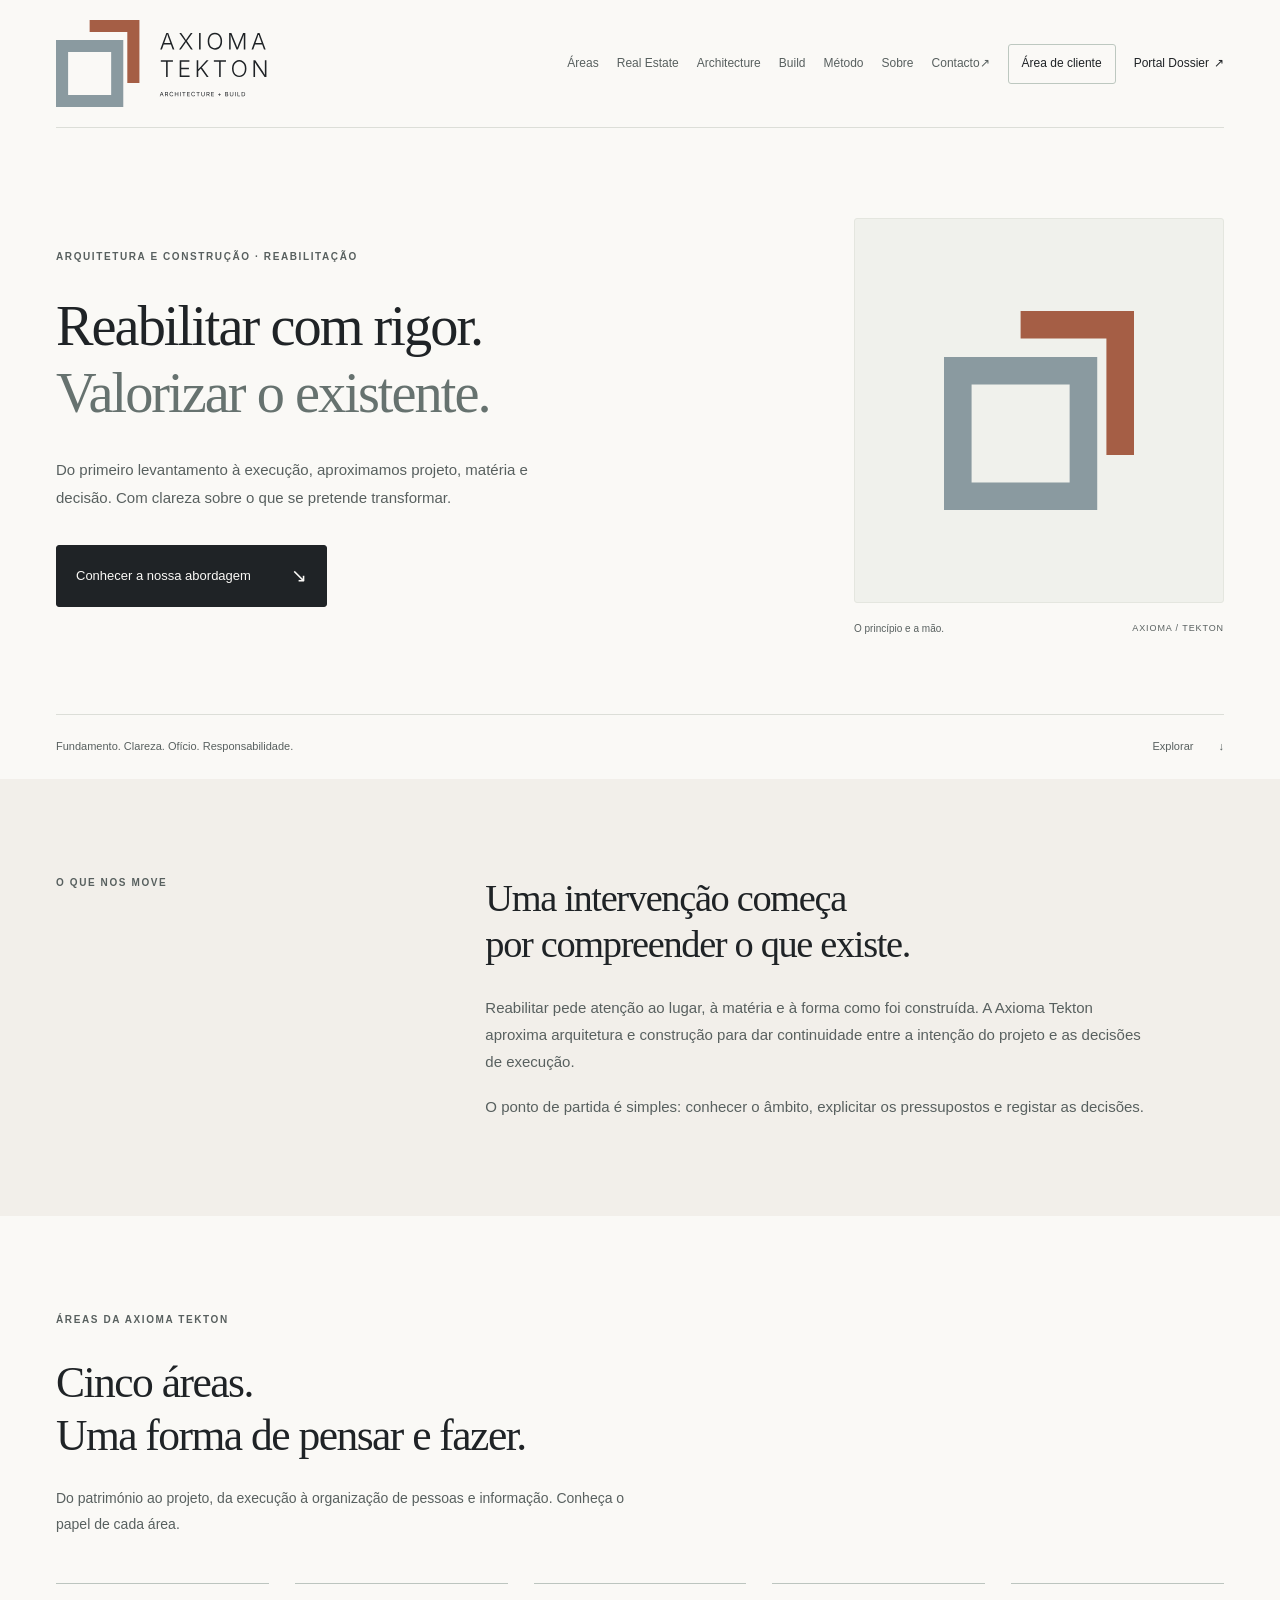
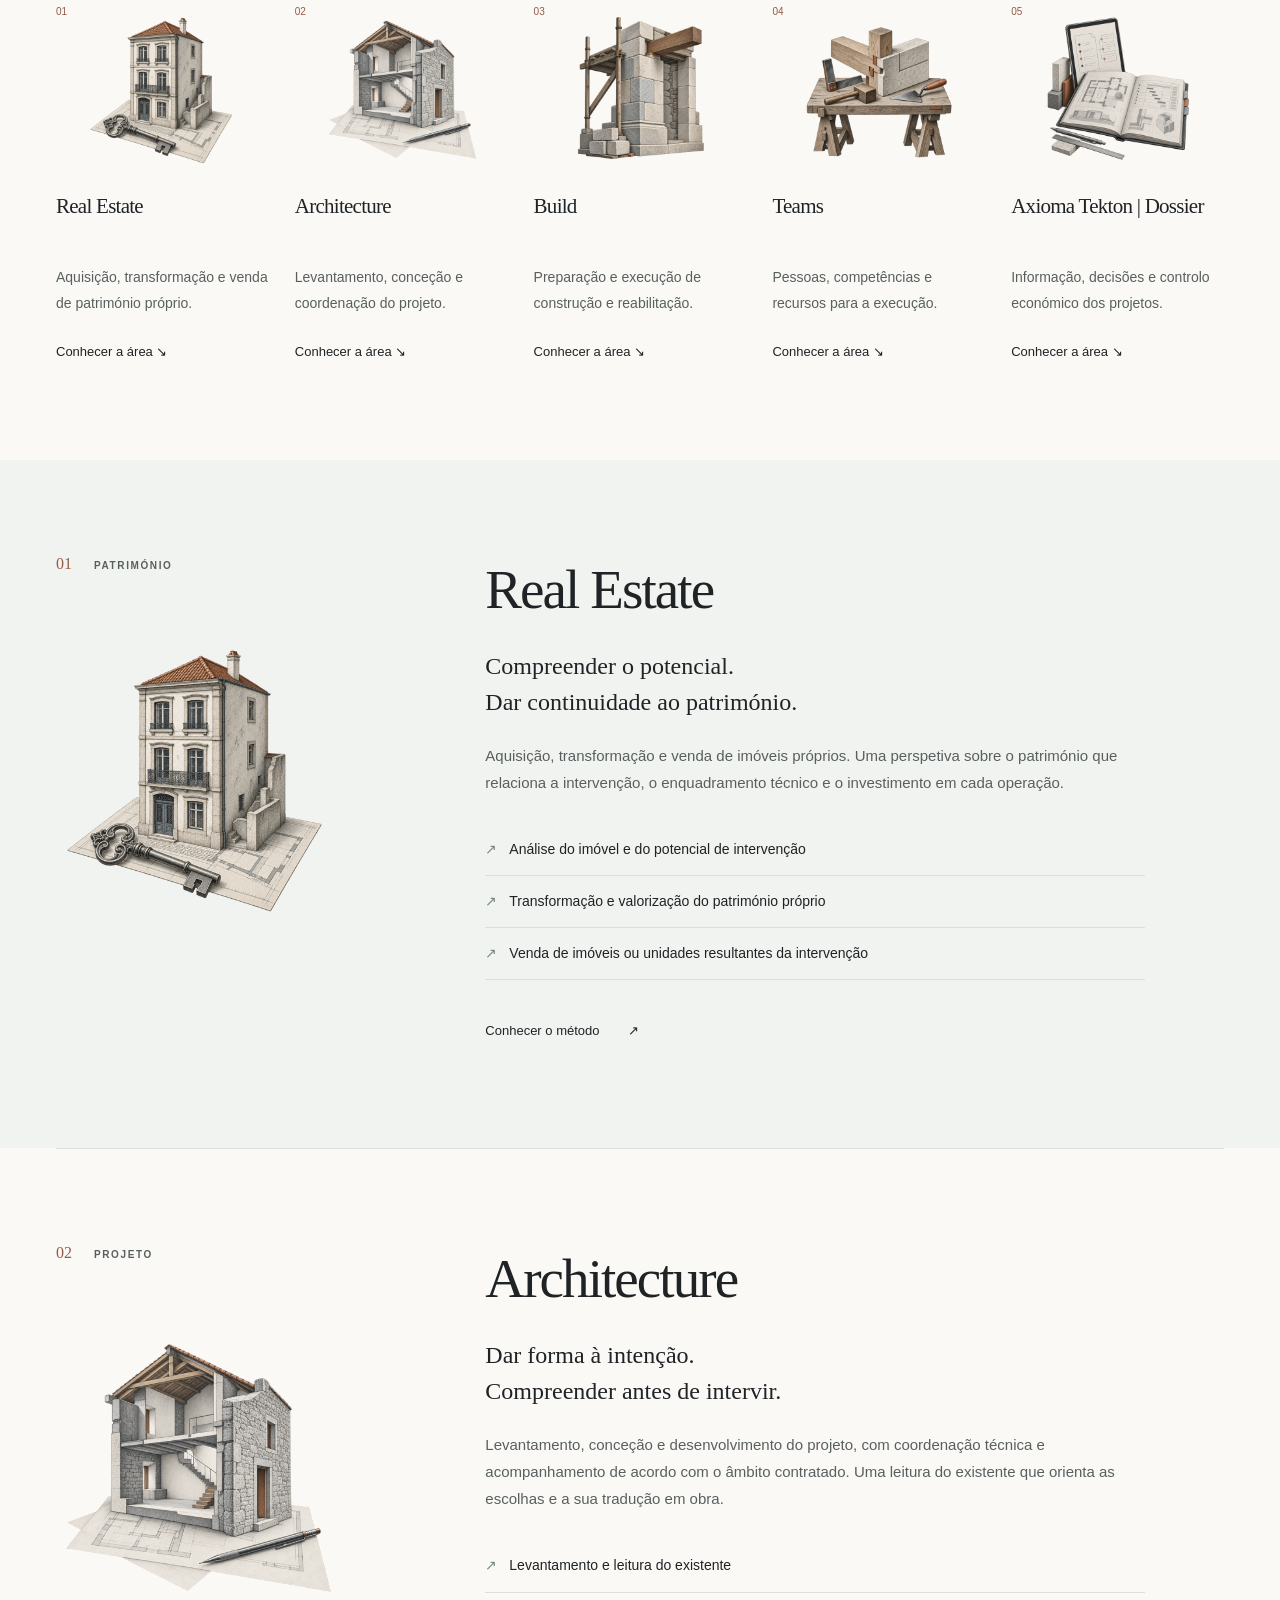
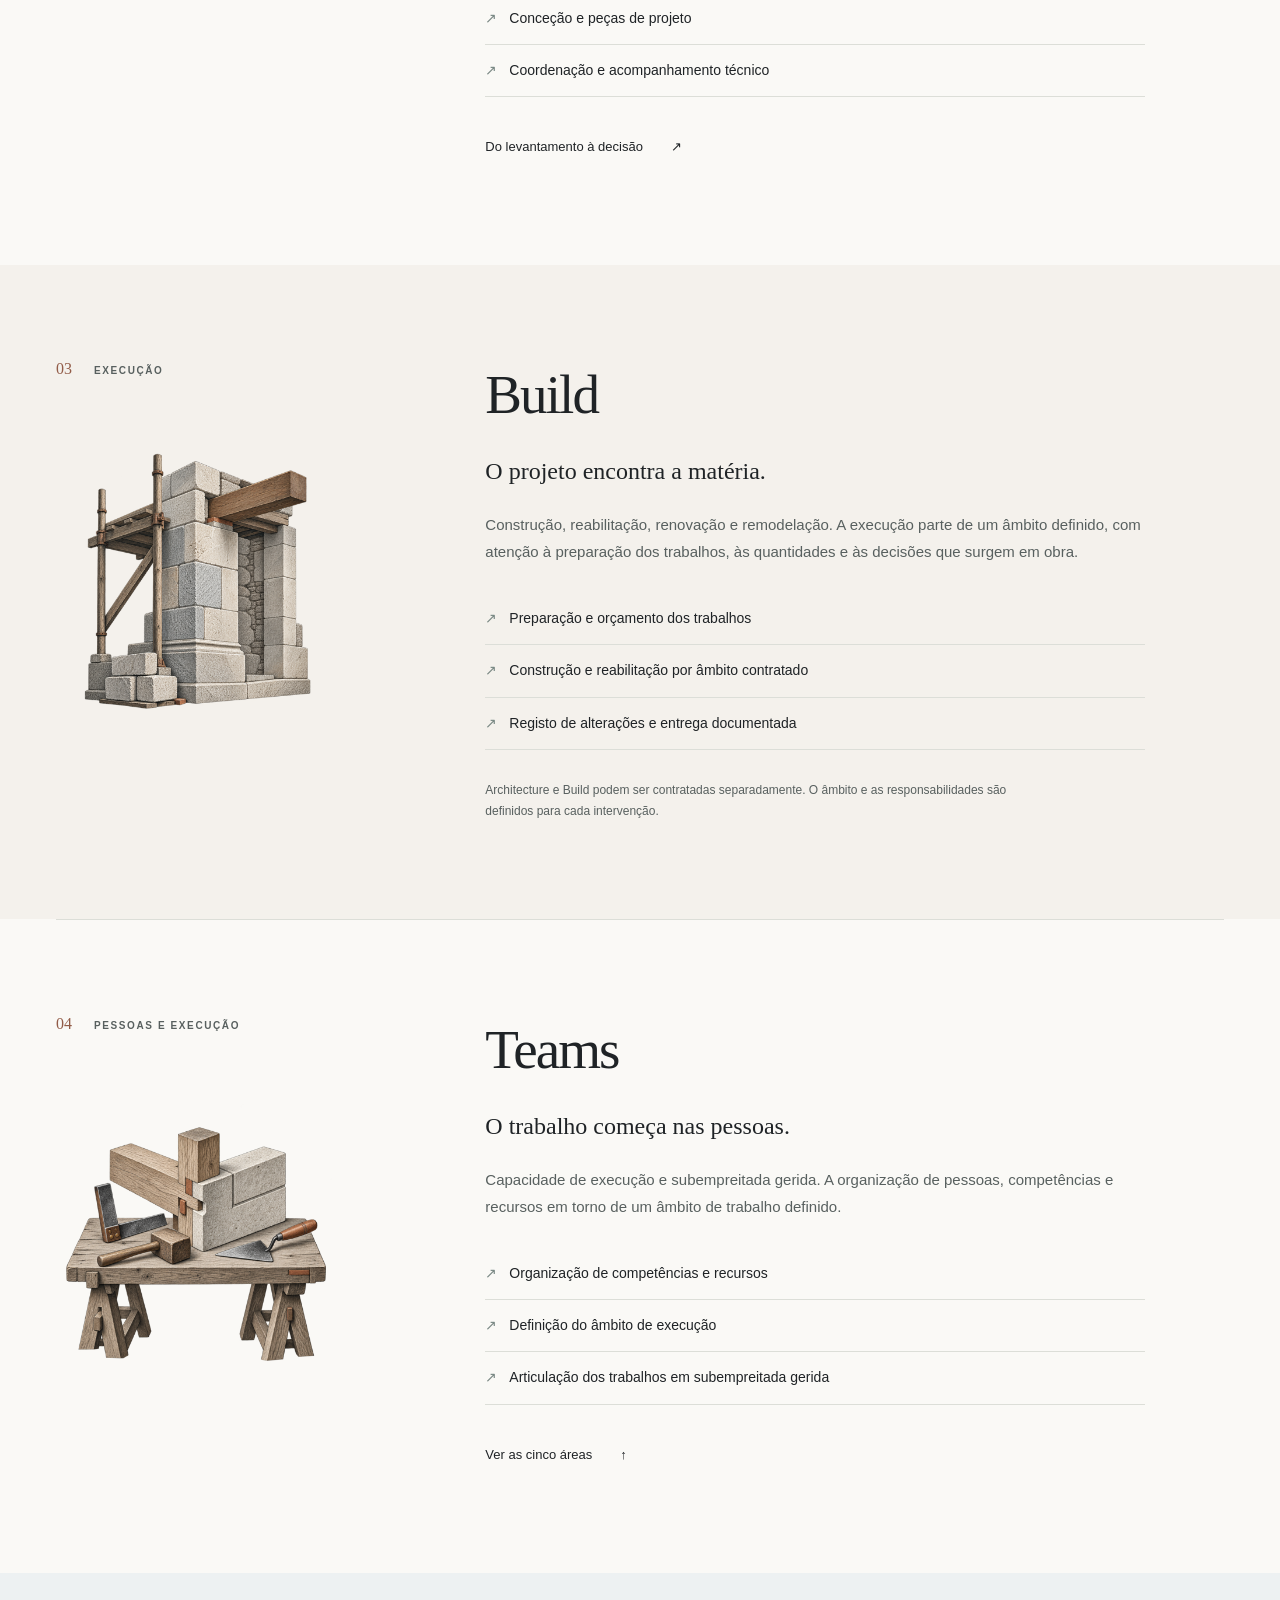
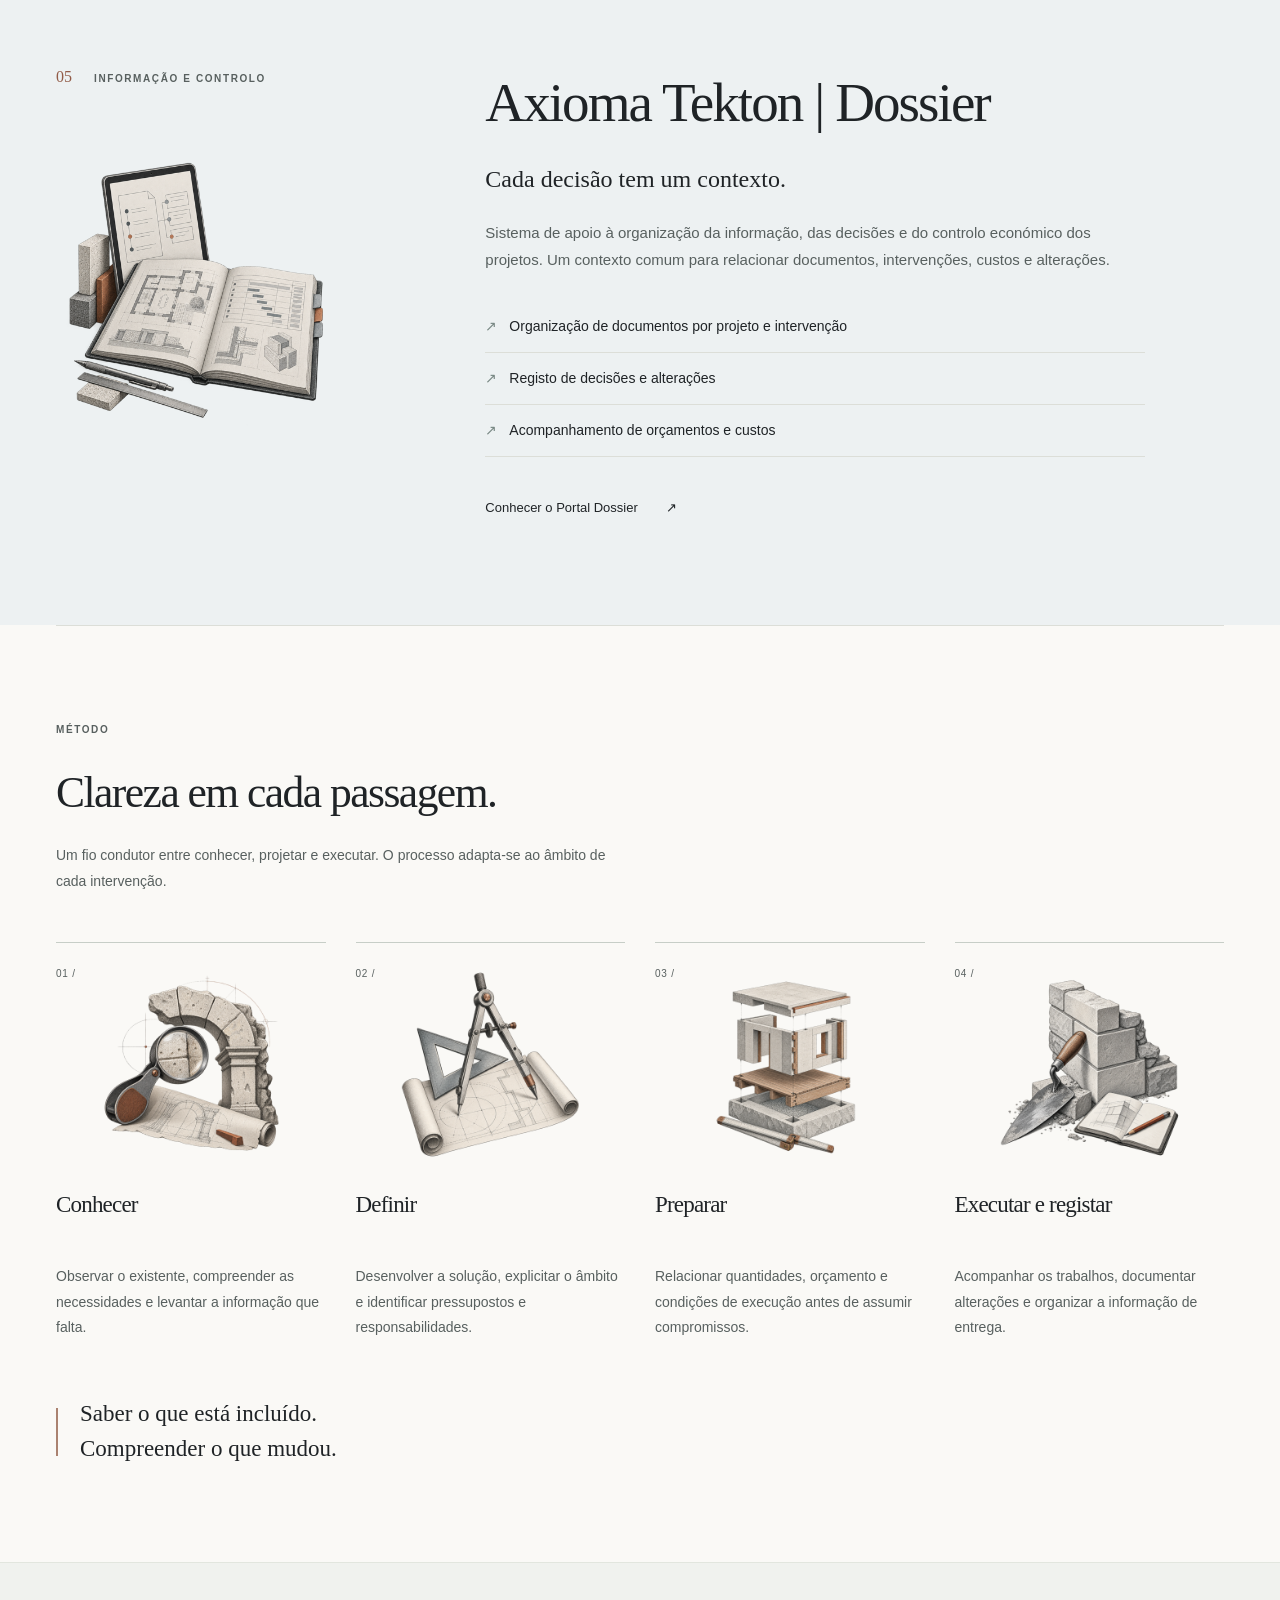
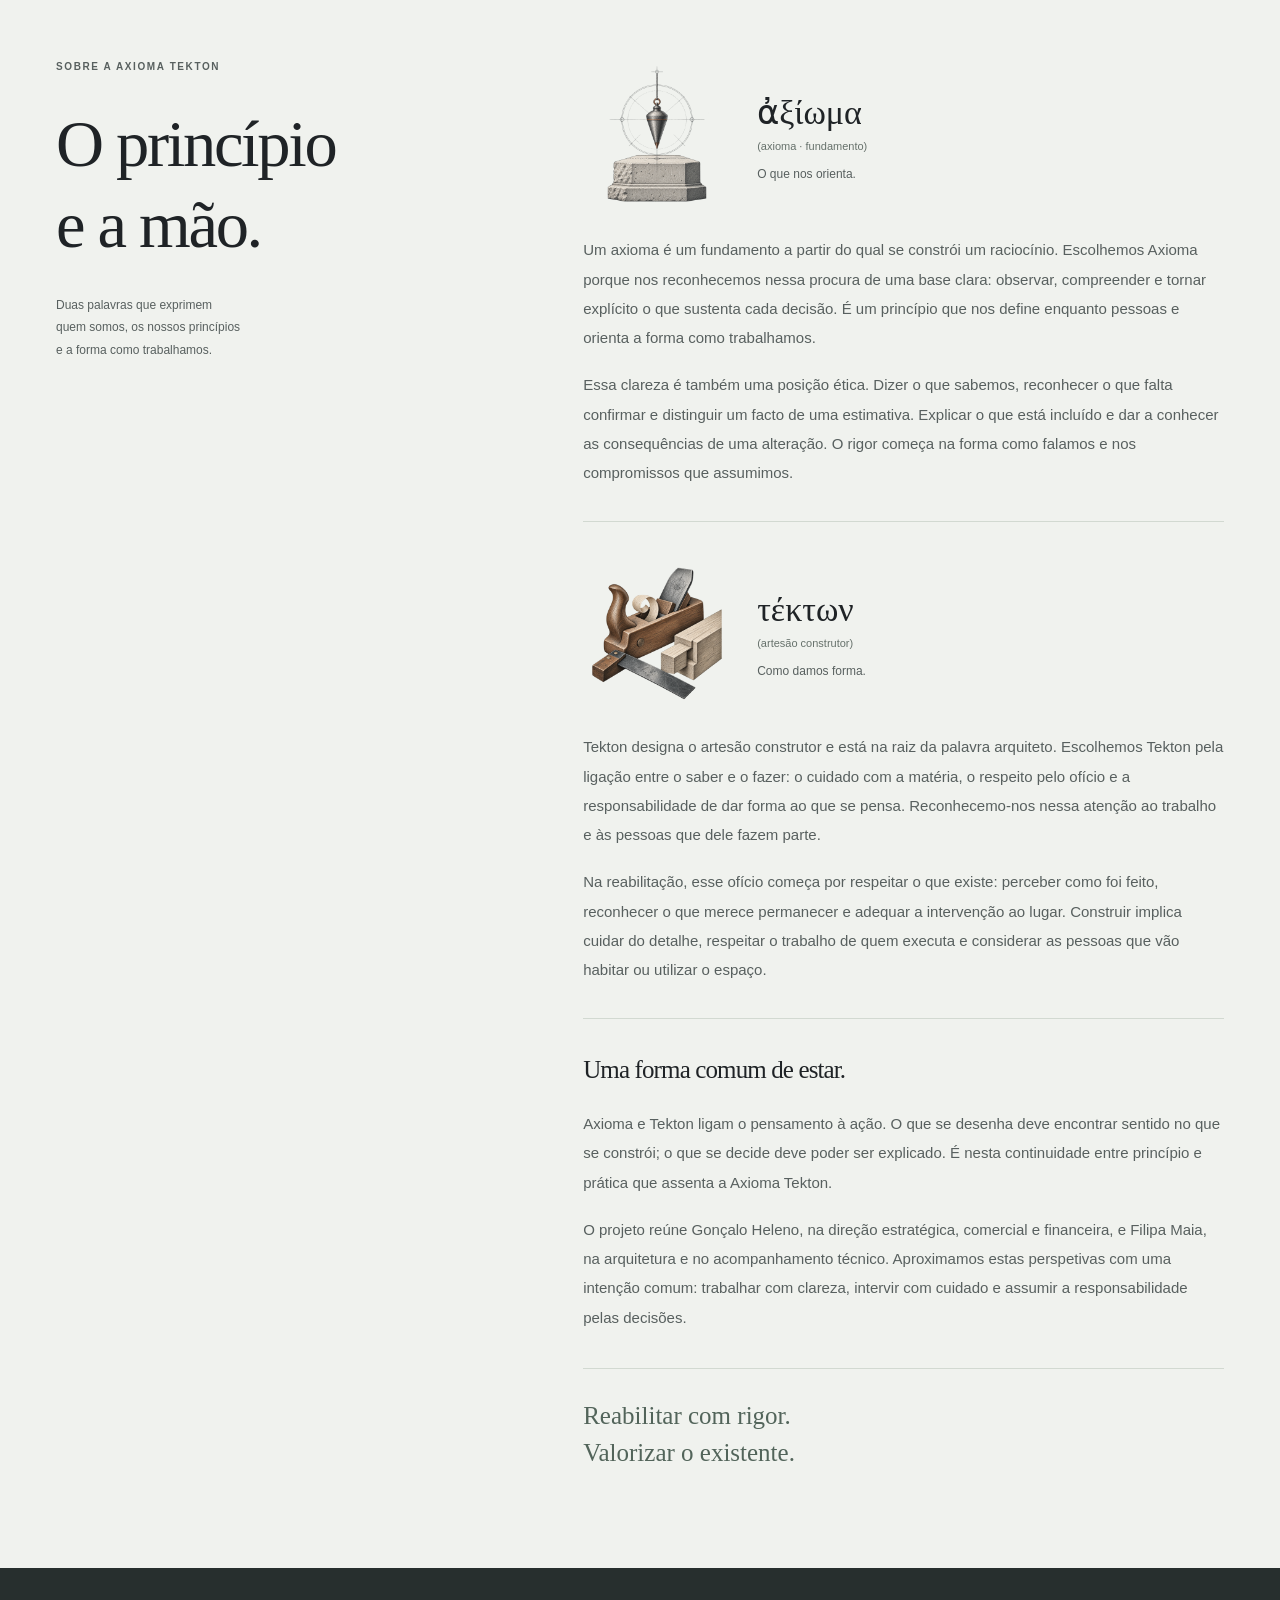
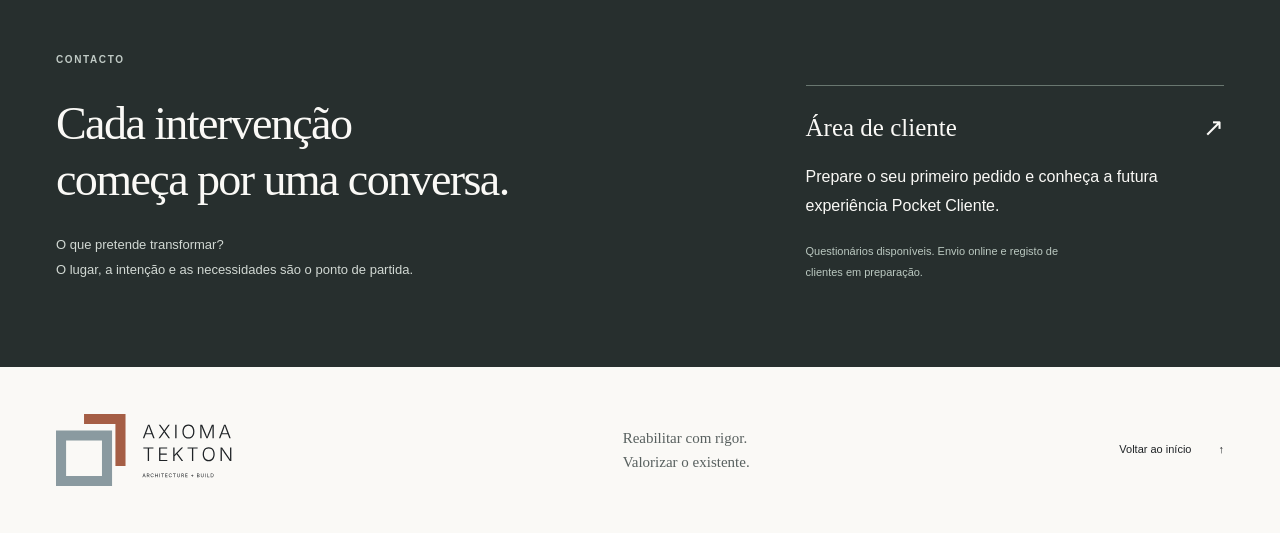
==== commit 83c1ab69: "Add guided client questionnaires and future Pocket journey" ====
--- a/axiomatekton/index.html
+++ b/axiomatekton/index.html
@@ -10,7 +10,7 @@
 <section class="dossier-band"><div class="service wrap section" id="dossier" aria-labelledby="dossier-title"><div class="section-label"><div class="section-label-head"><span class="index">05</span><p class="eyebrow">Informação e controlo</p></div><img class="service-art" src="/axiomatekton/symbols/area-dossier-480.png" width="480" height="480" alt="" aria-hidden="true" loading="lazy" decoding="async"></div><div><h2 id="dossier-title">Axioma Tekton | Dossier</h2><p class="service-lead">Cada decisão tem um contexto.</p><p>Sistema de apoio à organização da informação, das decisões e do controlo económico dos projetos. Um contexto comum para relacionar documentos, intervenções, custos e alterações.</p><ul class="scope"><li>Organização de documentos por projeto e intervenção</li><li>Registo de decisões e alterações</li><li>Acompanhamento de orçamentos e custos</li></ul><a class="text-link" href="/dossier/">Conhecer o Portal Dossier <span aria-hidden="true">↗</span></a></div></div></section>
 <section class="method wrap section" id="metodo"><div class="section-heading"><p class="eyebrow">Método</p><h2>Clareza em cada passagem.</h2><p>Um fio condutor entre conhecer, projetar e executar. O processo adapta-se ao âmbito de cada intervenção.</p></div><ol class="steps"><li><div class="step-sign"><span class="step-number">01 /</span><img src="/axiomatekton/symbols/conhecer-480.png" width="480" height="480" alt="" aria-hidden="true" loading="lazy"></div><h3>Conhecer</h3><p>Observar o existente, compreender as necessidades e levantar a informação que falta.</p></li><li><div class="step-sign"><span class="step-number">02 /</span><img src="/axiomatekton/symbols/definir-480.png" width="480" height="480" alt="" aria-hidden="true" loading="lazy"></div><h3>Definir</h3><p>Desenvolver a solução, explicitar o âmbito e identificar pressupostos e responsabilidades.</p></li><li><div class="step-sign"><span class="step-number">03 /</span><img src="/axiomatekton/symbols/preparar-480.png" width="480" height="480" alt="" aria-hidden="true" loading="lazy"></div><h3>Preparar</h3><p>Relacionar quantidades, orçamento e condições de execução antes de assumir compromissos.</p></li><li><div class="step-sign"><span class="step-number">04 /</span><img src="/axiomatekton/symbols/executar-480.png" width="480" height="480" alt="" aria-hidden="true" loading="lazy"></div><h3>Executar e registar</h3><p>Acompanhar os trabalhos, documentar alterações e organizar a informação de entrega.</p></li></ol><div class="method-close"><span class="small-mark" aria-hidden="true"></span><p>Saber o que está incluído.<br/>Compreender o que mudou.</p></div></section>
 <section class="about-band" id="sobre" aria-labelledby="about-title"><div class="about wrap section"><div class="about-heading"><p class="eyebrow">Sobre a Axioma Tekton</p><h2 id="about-title">O princípio<br/>e a mão.</h2><p class="about-margin">Duas palavras que exprimem<br/>quem somos, os nossos princípios<br/>e a forma como trabalhamos.</p></div><div class="about-copy"><div class="about-chapter"><div class="word-heading"><img src="/axiomatekton/symbols/axioma-480.png" width="480" height="480" alt="" aria-hidden="true" loading="lazy"><h3><span class="greek-word" lang="grc">ἀξίωμα</span> <span class="word-translation">(axioma · fundamento)</span><span>O que nos orienta.</span></h3></div><p>Um axioma é um fundamento a partir do qual se constrói um raciocínio. Escolhemos Axioma porque nos reconhecemos nessa procura de uma base clara: observar, compreender e tornar explícito o que sustenta cada decisão. É um princípio que nos define enquanto pessoas e orienta a forma como trabalhamos.</p><p>Essa clareza é também uma posição ética. Dizer o que sabemos, reconhecer o que falta confirmar e distinguir um facto de uma estimativa. Explicar o que está incluído e dar a conhecer as consequências de uma alteração. O rigor começa na forma como falamos e nos compromissos que assumimos.</p></div><div class="about-chapter"><div class="word-heading"><img src="/axiomatekton/symbols/tekton-480.png" width="480" height="480" alt="" aria-hidden="true" loading="lazy"><h3><span class="greek-word" lang="grc">τέκτων</span> <span class="word-translation">(artesão construtor)</span><span>Como damos forma.</span></h3></div><p>Tekton designa o artesão construtor e está na raiz da palavra arquiteto. Escolhemos Tekton pela ligação entre o saber e o fazer: o cuidado com a matéria, o respeito pelo ofício e a responsabilidade de dar forma ao que se pensa. Reconhecemo-nos nessa atenção ao trabalho e às pessoas que dele fazem parte.</p><p>Na reabilitação, esse ofício começa por respeitar o que existe: perceber como foi feito, reconhecer o que merece permanecer e adequar a intervenção ao lugar. Construir implica cuidar do detalhe, respeitar o trabalho de quem executa e considerar as pessoas que vão habitar ou utilizar o espaço.</p></div><div class="about-chapter about-together"><h3>Uma forma comum de estar.</h3><p>Axioma e Tekton ligam o pensamento à ação. O que se desenha deve encontrar sentido no que se constrói; o que se decide deve poder ser explicado. É nesta continuidade entre princípio e prática que assenta a Axioma Tekton.</p><p>O projeto reúne Gonçalo Heleno, na direção estratégica, comercial e financeira, e Filipa Maia, na arquitetura e no acompanhamento técnico. Aproximamos estas perspetivas com uma intenção comum: trabalhar com clareza, intervir com cuidado e assumir a responsabilidade pelas decisões.</p></div><p class="about-signature">Reabilitar com rigor.<br/>Valorizar o existente.</p></div></div></section>
-<section class="contact-band" id="contacto"><div class="contact wrap"><div><p class="eyebrow">Contacto</p><h2>Cada intervenção<br/>começa por uma conversa.</h2><p>O que pretende transformar?<br/>O lugar, a intenção e as necessidades são o ponto de partida.</p></div><div class="contact-details"><a class="client-contact" href="/axiomatekton/clientes/">Área de cliente <span aria-hidden="true">↗</span></a><p>Conheça o futuro espaço para os seus pedidos, propostas e acompanhamento.</p><p class="contact-availability">Registo e pedidos online em preparação.</p></div></div></section>
+<section class="contact-band" id="contacto"><div class="contact wrap"><div><p class="eyebrow">Contacto</p><h2>Cada intervenção<br/>começa por uma conversa.</h2><p>O que pretende transformar?<br/>O lugar, a intenção e as necessidades são o ponto de partida.</p></div><div class="contact-details"><a class="client-contact" href="/axiomatekton/clientes/">Área de cliente <span aria-hidden="true">↗</span></a><p>Prepare o seu primeiro pedido e conheça a futura experiência Pocket Cliente.</p><p class="contact-availability">Questionários disponíveis. Envio online e registo de clientes em preparação.</p></div></div></section>
 </main>
 <footer class="footer wrap"><a class="brand" href="#inicio" aria-label="Axioma Tekton — voltar ao início"><img src="/axiomatekton/brand/logo.svg" width="264" height="104" alt="Axioma Tekton — Architecture + Build"/></a><p>Reabilitar com rigor.<br/>Valorizar o existente.</p><a class="back-top" href="#inicio">Voltar ao início <span aria-hidden="true">↑</span></a></footer>
 </body></html>
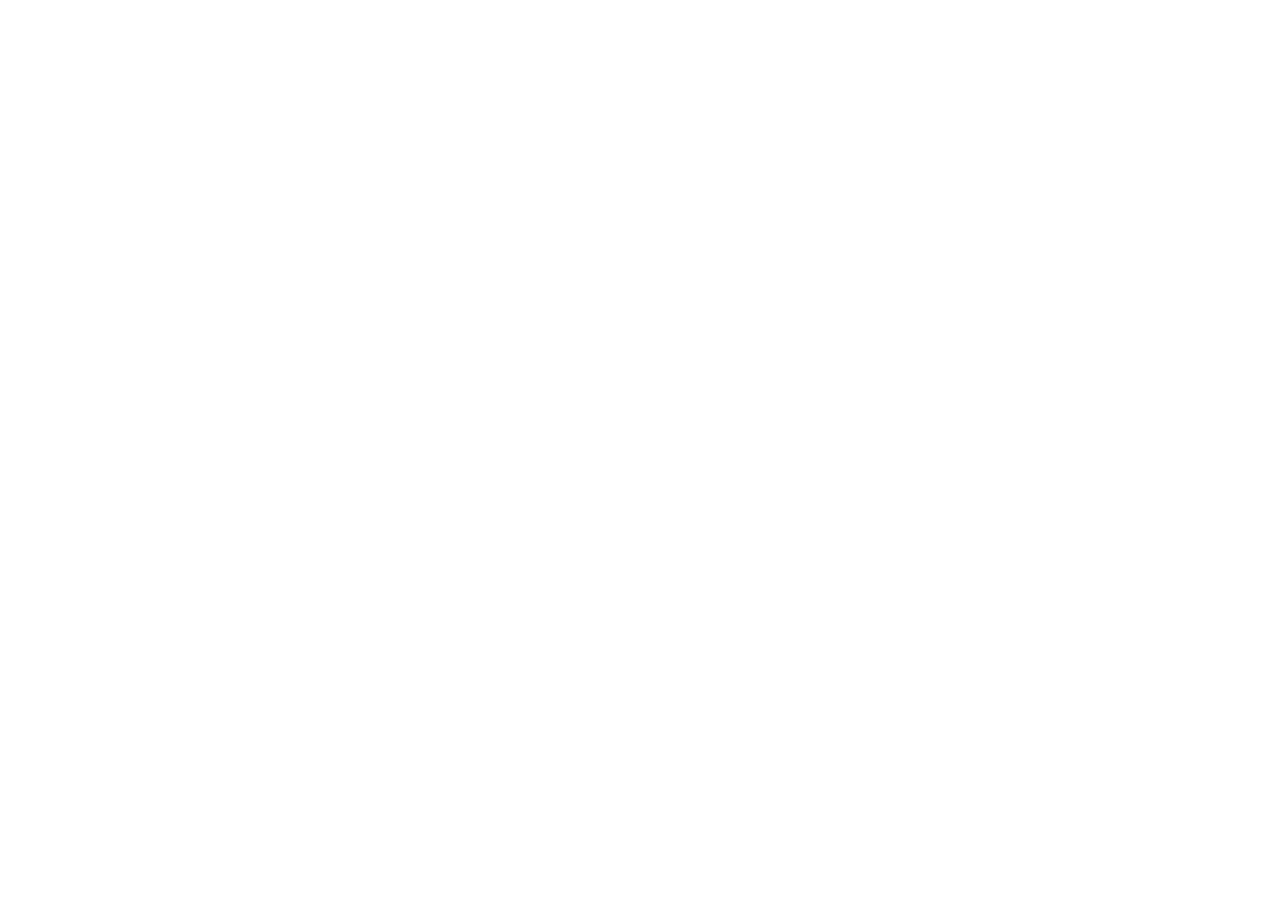
==== commit af55c533: "fix: separar projetos empresariais e retirar site Axioma antigo" ====
--- a/axiomatekton/index.html
+++ b/axiomatekton/index.html
@@ -1,16 +1,15 @@
 <!doctype html>
-<html lang="pt-PT"><head><meta charset="utf-8"><meta name="viewport" content="width=device-width, initial-scale=1"><title>Axioma Tekton — Architecture + Build</title><meta name="description" content="Arquitetura e construção orientadas para a reabilitação. Reabilitar com rigor. Valorizar o existente. Axioma Tekton · axiomatekton.pt"><meta name="robots" content="noindex, nofollow"><link rel="stylesheet" href="/axiomatekton/editorial.css?v=20261014-3"></head><body><link rel="preload" as="image" href="/axiomatekton/brand/logo.svg"/><link rel="preload" as="image" href="/axiomatekton/brand/symbol.svg"/><a class="skip" href="#conteudo">Saltar para o conteúdo</a><header class="header wrap"><a class="brand" href="#inicio" aria-label="Axioma Tekton — início"><img src="/axiomatekton/brand/logo.svg" width="264" height="104" alt="Axioma Tekton — Architecture + Build"/></a><nav aria-label="Navegação principal"><a href="#visao">Áreas</a><a href="#real-estate">Real Estate</a><a href="#architecture">Architecture</a><a href="#build">Build</a><a href="#metodo">Método</a><a href="#sobre">Sobre</a><a href="#contacto">Contacto<span aria-hidden="true"> ↗</span></a><a class="client-entry" href="/axiomatekton/clientes/">Área de cliente</a><a class="dossier-entry" href="/dossier/">Portal Dossier <span aria-hidden="true">↗</span></a></nav></header>
-<main id="conteudo"><section class="hero wrap" id="inicio" aria-labelledby="hero-title"><div class="hero-copy"><p class="eyebrow">Arquitetura e construção · Reabilitação</p><h1 id="hero-title">Reabilitar com rigor.<br/><em>Valorizar o existente.</em></h1><p class="intro">Do primeiro levantamento à execução, aproximamos projeto, matéria e decisão. Com clareza sobre o que se pretende transformar.</p><a class="button" href="#visao">Conhecer a nossa abordagem <span aria-hidden="true">↘</span></a></div><figure class="hero-brand"><div class="symbol-space"><img src="/axiomatekton/brand/symbol.svg" width="124" height="130" alt="Símbolo Axioma Tekton: o existente e a intervenção"/></div><figcaption><span>O princípio e a mão.</span><span>AXIOMA / TEKTON</span></figcaption></figure></section>
-<div class="hero-baseline wrap"><span>Fundamento. Clareza. Ofício. Responsabilidade.</span><a href="#proposta">Explorar <span aria-hidden="true">↓</span></a></div><section class="statement-band" id="proposta"><div class="statement wrap section"><p class="eyebrow">O que nos move</p><div><h2>Uma intervenção começa<br/>por compreender o que existe.</h2><p>Reabilitar pede atenção ao lugar, à matéria e à forma como foi construída. A Axioma Tekton aproxima arquitetura e construção para dar continuidade entre a intenção do projeto e as decisões de execução.</p><p>O ponto de partida é simples: conhecer o âmbito, explicitar os pressupostos e registar as decisões.</p></div></div></section>
-<section class="vision wrap section" id="visao"><div class="section-heading"><p class="eyebrow">Áreas da Axioma Tekton</p><h2>Cinco áreas.<br/>Uma forma de pensar e fazer.</h2><p>Do património ao projeto, da execução à organização de pessoas e informação. Conheça o papel de cada área.</p></div><nav class="area-overview" aria-label="Explorar as cinco áreas"><a href="#real-estate"><span class="overview-art"><span class="overview-number">01</span><img src="/axiomatekton/symbols/area-real-estate-480.png" width="480" height="480" alt="" aria-hidden="true" loading="lazy" decoding="async"></span><h3>Real Estate</h3><p>Aquisição, transformação e venda de património próprio.</p><span class="overview-link">Conhecer a área ↘</span></a><a href="#architecture"><span class="overview-art"><span class="overview-number">02</span><img src="/axiomatekton/symbols/area-architecture-480.png" width="480" height="480" alt="" aria-hidden="true" loading="lazy" decoding="async"></span><h3>Architecture</h3><p>Levantamento, conceção e coordenação do projeto.</p><span class="overview-link">Conhecer a área ↘</span></a><a href="#build"><span class="overview-art"><span class="overview-number">03</span><img src="/axiomatekton/symbols/area-build-480.png" width="480" height="480" alt="" aria-hidden="true" loading="lazy" decoding="async"></span><h3>Build</h3><p>Preparação e execução de construção e reabilitação.</p><span class="overview-link">Conhecer a área ↘</span></a><a href="#teams"><span class="overview-art"><span class="overview-number">04</span><img src="/axiomatekton/symbols/area-teams-480.png" width="480" height="480" alt="" aria-hidden="true" loading="lazy" decoding="async"></span><h3>Teams</h3><p>Pessoas, competências e recursos para a execução.</p><span class="overview-link">Conhecer a área ↘</span></a><a href="#dossier"><span class="overview-art"><span class="overview-number">05</span><img src="/axiomatekton/symbols/area-dossier-480.png" width="480" height="480" alt="" aria-hidden="true" loading="lazy" decoding="async"></span><h3>Axioma Tekton | Dossier</h3><p>Informação, decisões e controlo económico dos projetos.</p><span class="overview-link">Conhecer a área ↘</span></a></nav></section>
-<section class="real-estate-band"><div class="service wrap section" id="real-estate" aria-labelledby="real-estate-title"><div class="section-label"><div class="section-label-head"><span class="index">01</span><p class="eyebrow">Património</p></div><img class="service-art" src="/axiomatekton/symbols/area-real-estate-480.png" width="480" height="480" alt="" aria-hidden="true" loading="lazy" decoding="async"></div><div><h2 id="real-estate-title">Real Estate</h2><p class="service-lead">Compreender o potencial.<br/>Dar continuidade ao património.</p><p>Aquisição, transformação e venda de imóveis próprios. Uma perspetiva sobre o património que relaciona a intervenção, o enquadramento técnico e o investimento em cada operação.</p><ul class="scope"><li>Análise do imóvel e do potencial de intervenção</li><li>Transformação e valorização do património próprio</li><li>Venda de imóveis ou unidades resultantes da intervenção</li></ul><a class="text-link" href="#metodo">Conhecer o método <span aria-hidden="true">↗</span></a></div></div></section>
-<section class="service wrap section" id="architecture"><div class="section-label"><div class="section-label-head"><span class="index">02</span><p class="eyebrow">Projeto</p></div><img class="service-art" src="/axiomatekton/symbols/area-architecture-480.png" width="480" height="480" alt="" aria-hidden="true" loading="lazy" decoding="async"></div><div><h2>Architecture</h2><p class="service-lead">Dar forma à intenção.<br/>Compreender antes de intervir.</p><p>Levantamento, conceção e desenvolvimento do projeto, com coordenação técnica e acompanhamento de acordo com o âmbito contratado. Uma leitura do existente que orienta as escolhas e a sua tradução em obra.</p><ul class="scope"><li>Levantamento e leitura do existente</li><li>Conceção e peças de projeto</li><li>Coordenação e acompanhamento técnico</li></ul><a class="text-link" href="#metodo">Do levantamento à decisão <span aria-hidden="true">↗</span></a></div></section>
-<section class="build-band" id="build"><div class="service wrap section"><div class="section-label"><div class="section-label-head"><span class="index">03</span><p class="eyebrow">Execução</p></div><img class="service-art" src="/axiomatekton/symbols/area-build-480.png" width="480" height="480" alt="" aria-hidden="true" loading="lazy" decoding="async"></div><div><h2>Build</h2><p class="service-lead">O projeto encontra a matéria.</p><p>Construção, reabilitação, renovação e remodelação. A execução parte de um âmbito definido, com atenção à preparação dos trabalhos, às quantidades e às decisões que surgem em obra.</p><ul class="scope"><li>Preparação e orçamento dos trabalhos</li><li>Construção e reabilitação por âmbito contratado</li><li>Registo de alterações e entrega documentada</li></ul><p class="service-note">Architecture e Build podem ser contratadas separadamente. O âmbito e as responsabilidades são definidos para cada intervenção.</p></div></div></section>
-<section class="service wrap section" id="teams" aria-labelledby="teams-title"><div class="section-label"><div class="section-label-head"><span class="index">04</span><p class="eyebrow">Pessoas e execução</p></div><img class="service-art" src="/axiomatekton/symbols/area-teams-480.png" width="480" height="480" alt="" aria-hidden="true" loading="lazy" decoding="async"></div><div><h2 id="teams-title">Teams</h2><p class="service-lead">O trabalho começa nas pessoas.</p><p>Capacidade de execução e subempreitada gerida. A organização de pessoas, competências e recursos em torno de um âmbito de trabalho definido.</p><ul class="scope"><li>Organização de competências e recursos</li><li>Definição do âmbito de execução</li><li>Articulação dos trabalhos em subempreitada gerida</li></ul><a class="text-link" href="#visao">Ver as cinco áreas <span aria-hidden="true">↑</span></a></div></section>
-<section class="dossier-band"><div class="service wrap section" id="dossier" aria-labelledby="dossier-title"><div class="section-label"><div class="section-label-head"><span class="index">05</span><p class="eyebrow">Informação e controlo</p></div><img class="service-art" src="/axiomatekton/symbols/area-dossier-480.png" width="480" height="480" alt="" aria-hidden="true" loading="lazy" decoding="async"></div><div><h2 id="dossier-title">Axioma Tekton | Dossier</h2><p class="service-lead">Cada decisão tem um contexto.</p><p>Sistema de apoio à organização da informação, das decisões e do controlo económico dos projetos. Um contexto comum para relacionar documentos, intervenções, custos e alterações.</p><ul class="scope"><li>Organização de documentos por projeto e intervenção</li><li>Registo de decisões e alterações</li><li>Acompanhamento de orçamentos e custos</li></ul><a class="text-link" href="/dossier/">Conhecer o Portal Dossier <span aria-hidden="true">↗</span></a></div></div></section>
-<section class="method wrap section" id="metodo"><div class="section-heading"><p class="eyebrow">Método</p><h2>Clareza em cada passagem.</h2><p>Um fio condutor entre conhecer, projetar e executar. O processo adapta-se ao âmbito de cada intervenção.</p></div><ol class="steps"><li><div class="step-sign"><span class="step-number">01 /</span><img src="/axiomatekton/symbols/conhecer-480.png" width="480" height="480" alt="" aria-hidden="true" loading="lazy"></div><h3>Conhecer</h3><p>Observar o existente, compreender as necessidades e levantar a informação que falta.</p></li><li><div class="step-sign"><span class="step-number">02 /</span><img src="/axiomatekton/symbols/definir-480.png" width="480" height="480" alt="" aria-hidden="true" loading="lazy"></div><h3>Definir</h3><p>Desenvolver a solução, explicitar o âmbito e identificar pressupostos e responsabilidades.</p></li><li><div class="step-sign"><span class="step-number">03 /</span><img src="/axiomatekton/symbols/preparar-480.png" width="480" height="480" alt="" aria-hidden="true" loading="lazy"></div><h3>Preparar</h3><p>Relacionar quantidades, orçamento e condições de execução antes de assumir compromissos.</p></li><li><div class="step-sign"><span class="step-number">04 /</span><img src="/axiomatekton/symbols/executar-480.png" width="480" height="480" alt="" aria-hidden="true" loading="lazy"></div><h3>Executar e registar</h3><p>Acompanhar os trabalhos, documentar alterações e organizar a informação de entrega.</p></li></ol><div class="method-close"><span class="small-mark" aria-hidden="true"></span><p>Saber o que está incluído.<br/>Compreender o que mudou.</p></div></section>
-<section class="about-band" id="sobre" aria-labelledby="about-title"><div class="about wrap section"><div class="about-heading"><p class="eyebrow">Sobre a Axioma Tekton</p><h2 id="about-title">O princípio<br/>e a mão.</h2><p class="about-margin">Duas palavras que exprimem<br/>quem somos, os nossos princípios<br/>e a forma como trabalhamos.</p></div><div class="about-copy"><div class="about-chapter"><div class="word-heading"><img src="/axiomatekton/symbols/axioma-480.png" width="480" height="480" alt="" aria-hidden="true" loading="lazy"><h3><span class="greek-word" lang="grc">ἀξίωμα</span> <span class="word-translation">(axioma · fundamento)</span><span>O que nos orienta.</span></h3></div><p>Um axioma é um fundamento a partir do qual se constrói um raciocínio. Escolhemos Axioma porque nos reconhecemos nessa procura de uma base clara: observar, compreender e tornar explícito o que sustenta cada decisão. É um princípio que nos define enquanto pessoas e orienta a forma como trabalhamos.</p><p>Essa clareza é também uma posição ética. Dizer o que sabemos, reconhecer o que falta confirmar e distinguir um facto de uma estimativa. Explicar o que está incluído e dar a conhecer as consequências de uma alteração. O rigor começa na forma como falamos e nos compromissos que assumimos.</p></div><div class="about-chapter"><div class="word-heading"><img src="/axiomatekton/symbols/tekton-480.png" width="480" height="480" alt="" aria-hidden="true" loading="lazy"><h3><span class="greek-word" lang="grc">τέκτων</span> <span class="word-translation">(artesão construtor)</span><span>Como damos forma.</span></h3></div><p>Tekton designa o artesão construtor e está na raiz da palavra arquiteto. Escolhemos Tekton pela ligação entre o saber e o fazer: o cuidado com a matéria, o respeito pelo ofício e a responsabilidade de dar forma ao que se pensa. Reconhecemo-nos nessa atenção ao trabalho e às pessoas que dele fazem parte.</p><p>Na reabilitação, esse ofício começa por respeitar o que existe: perceber como foi feito, reconhecer o que merece permanecer e adequar a intervenção ao lugar. Construir implica cuidar do detalhe, respeitar o trabalho de quem executa e considerar as pessoas que vão habitar ou utilizar o espaço.</p></div><div class="about-chapter about-together"><h3>Uma forma comum de estar.</h3><p>Axioma e Tekton ligam o pensamento à ação. O que se desenha deve encontrar sentido no que se constrói; o que se decide deve poder ser explicado. É nesta continuidade entre princípio e prática que assenta a Axioma Tekton.</p><p>O projeto reúne Gonçalo Heleno, na direção estratégica, comercial e financeira, e Filipa Maia, na arquitetura e no acompanhamento técnico. Aproximamos estas perspetivas com uma intenção comum: trabalhar com clareza, intervir com cuidado e assumir a responsabilidade pelas decisões.</p></div><p class="about-signature">Reabilitar com rigor.<br/>Valorizar o existente.</p></div></div></section>
-<section class="contact-band" id="contacto"><div class="contact wrap"><div><p class="eyebrow">Contacto</p><h2>Cada intervenção<br/>começa por uma conversa.</h2><p>O que pretende transformar?<br/>O lugar, a intenção e as necessidades são o ponto de partida.</p></div><div class="contact-details"><a class="client-contact" href="/axiomatekton/clientes/">Área de cliente <span aria-hidden="true">↗</span></a><p>Prepare o seu primeiro pedido e conheça a futura experiência Pocket Cliente.</p><p class="contact-availability">Questionários disponíveis. Envio online e registo de clientes em preparação.</p></div></div></section>
-</main>
-<footer class="footer wrap"><a class="brand" href="#inicio" aria-label="Axioma Tekton — voltar ao início"><img src="/axiomatekton/brand/logo.svg" width="264" height="104" alt="Axioma Tekton — Architecture + Build"/></a><p>Reabilitar com rigor.<br/>Valorizar o existente.</p><a class="back-top" href="#inicio">Voltar ao início <span aria-hidden="true">↑</span></a></footer>
-</body></html>
+<html lang="pt-PT">
+<head>
+  <meta charset="utf-8">
+  <meta name="viewport" content="width=device-width, initial-scale=1">
+  <meta name="robots" content="noindex, follow">
+  <meta http-equiv="refresh" content="0; url=https://www.axiomatekton.pt/">
+  <link rel="canonical" href="https://www.axiomatekton.pt/">
+  <title>Axioma Tekton — novo endereço</title>
+</head>
+<body>
+  <p>A Axioma Tekton tem um site próprio.</p>
+  <p><a href="https://www.axiomatekton.pt/">Continuar para o site da Axioma Tekton</a></p>
+</body>
+</html>
